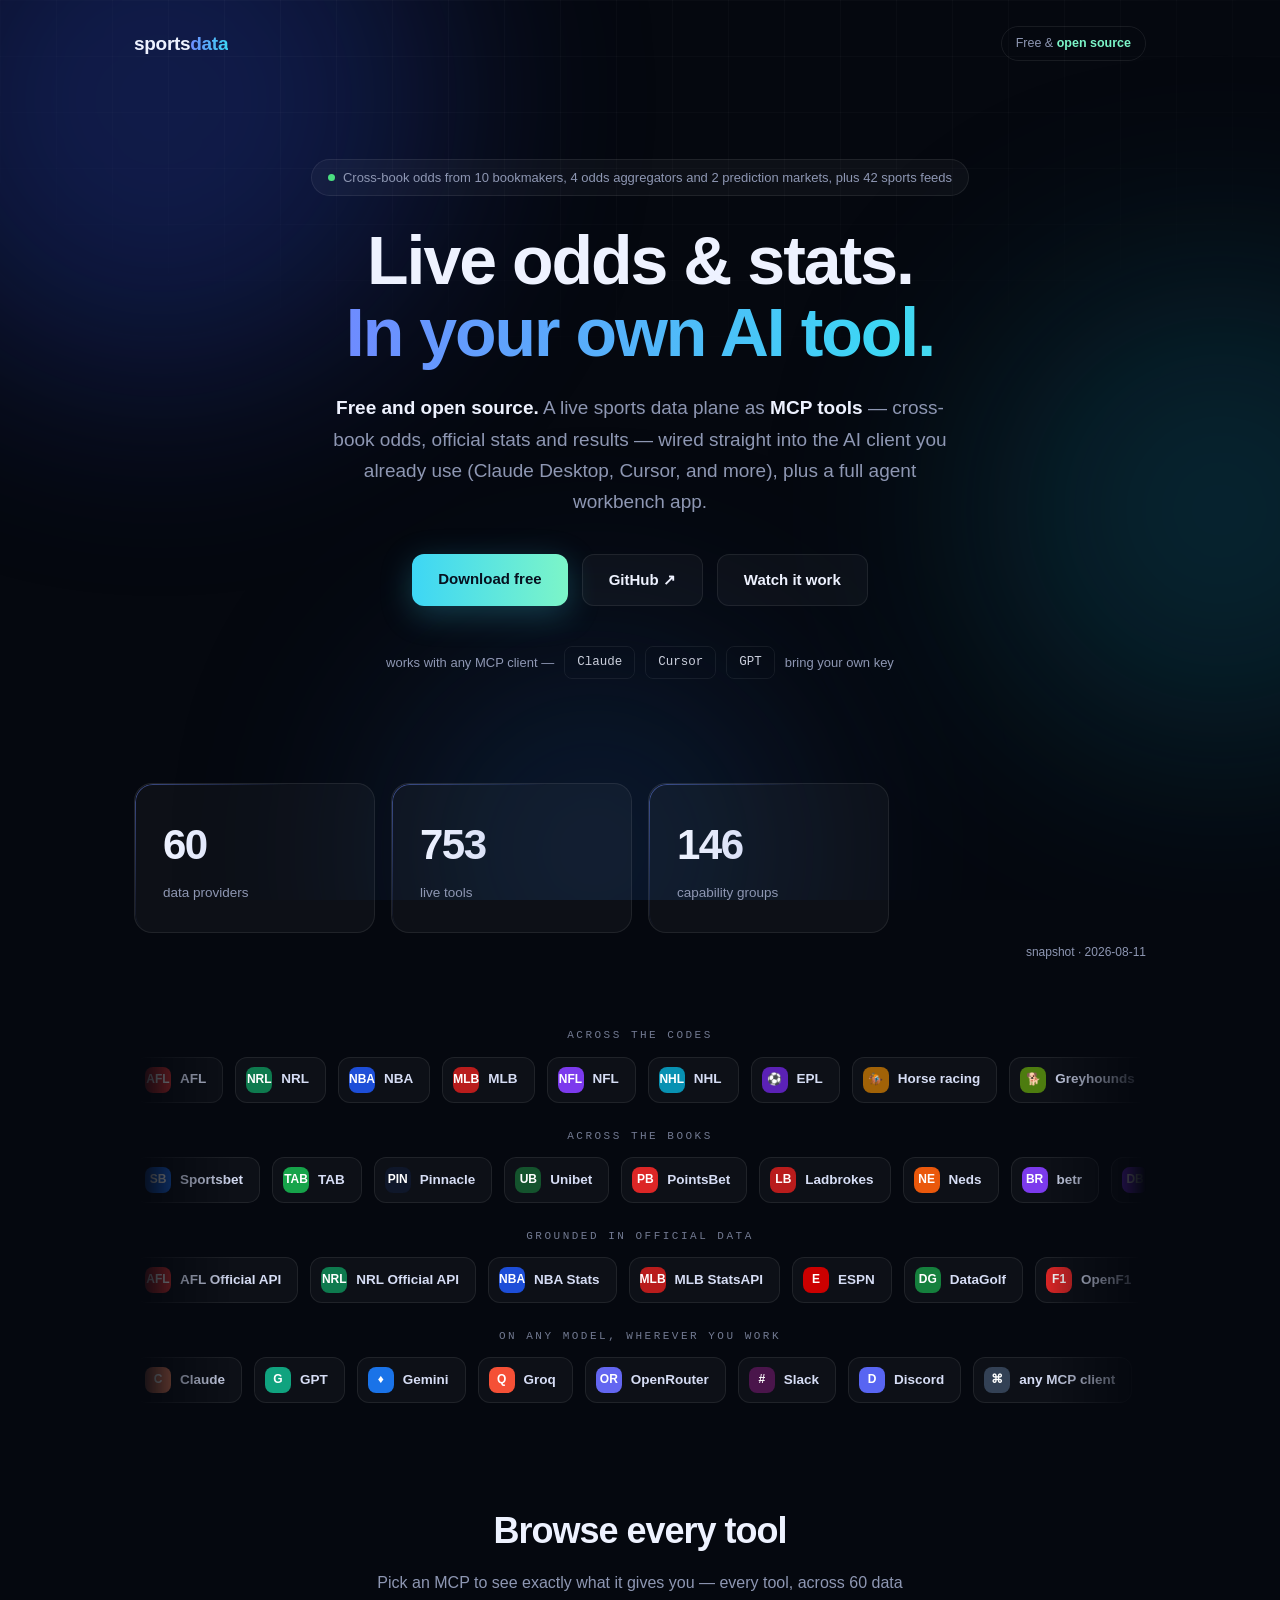
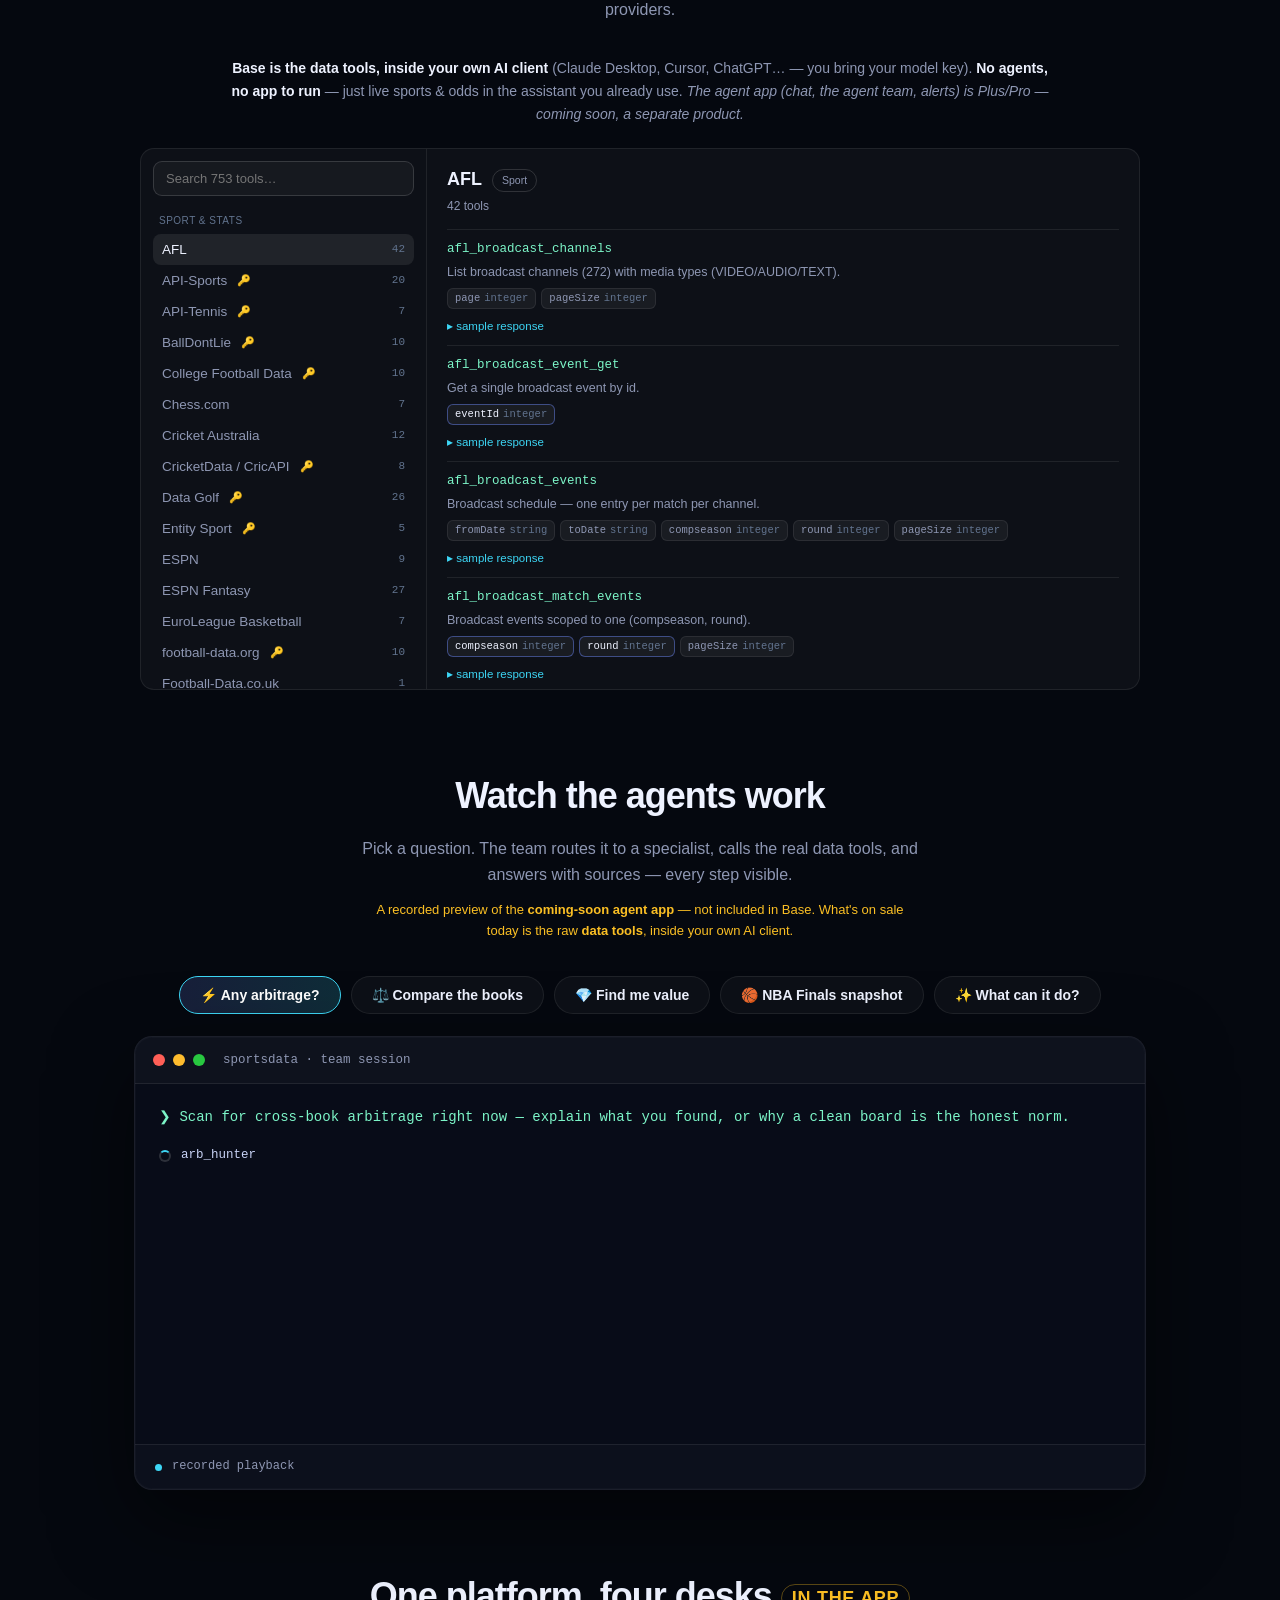
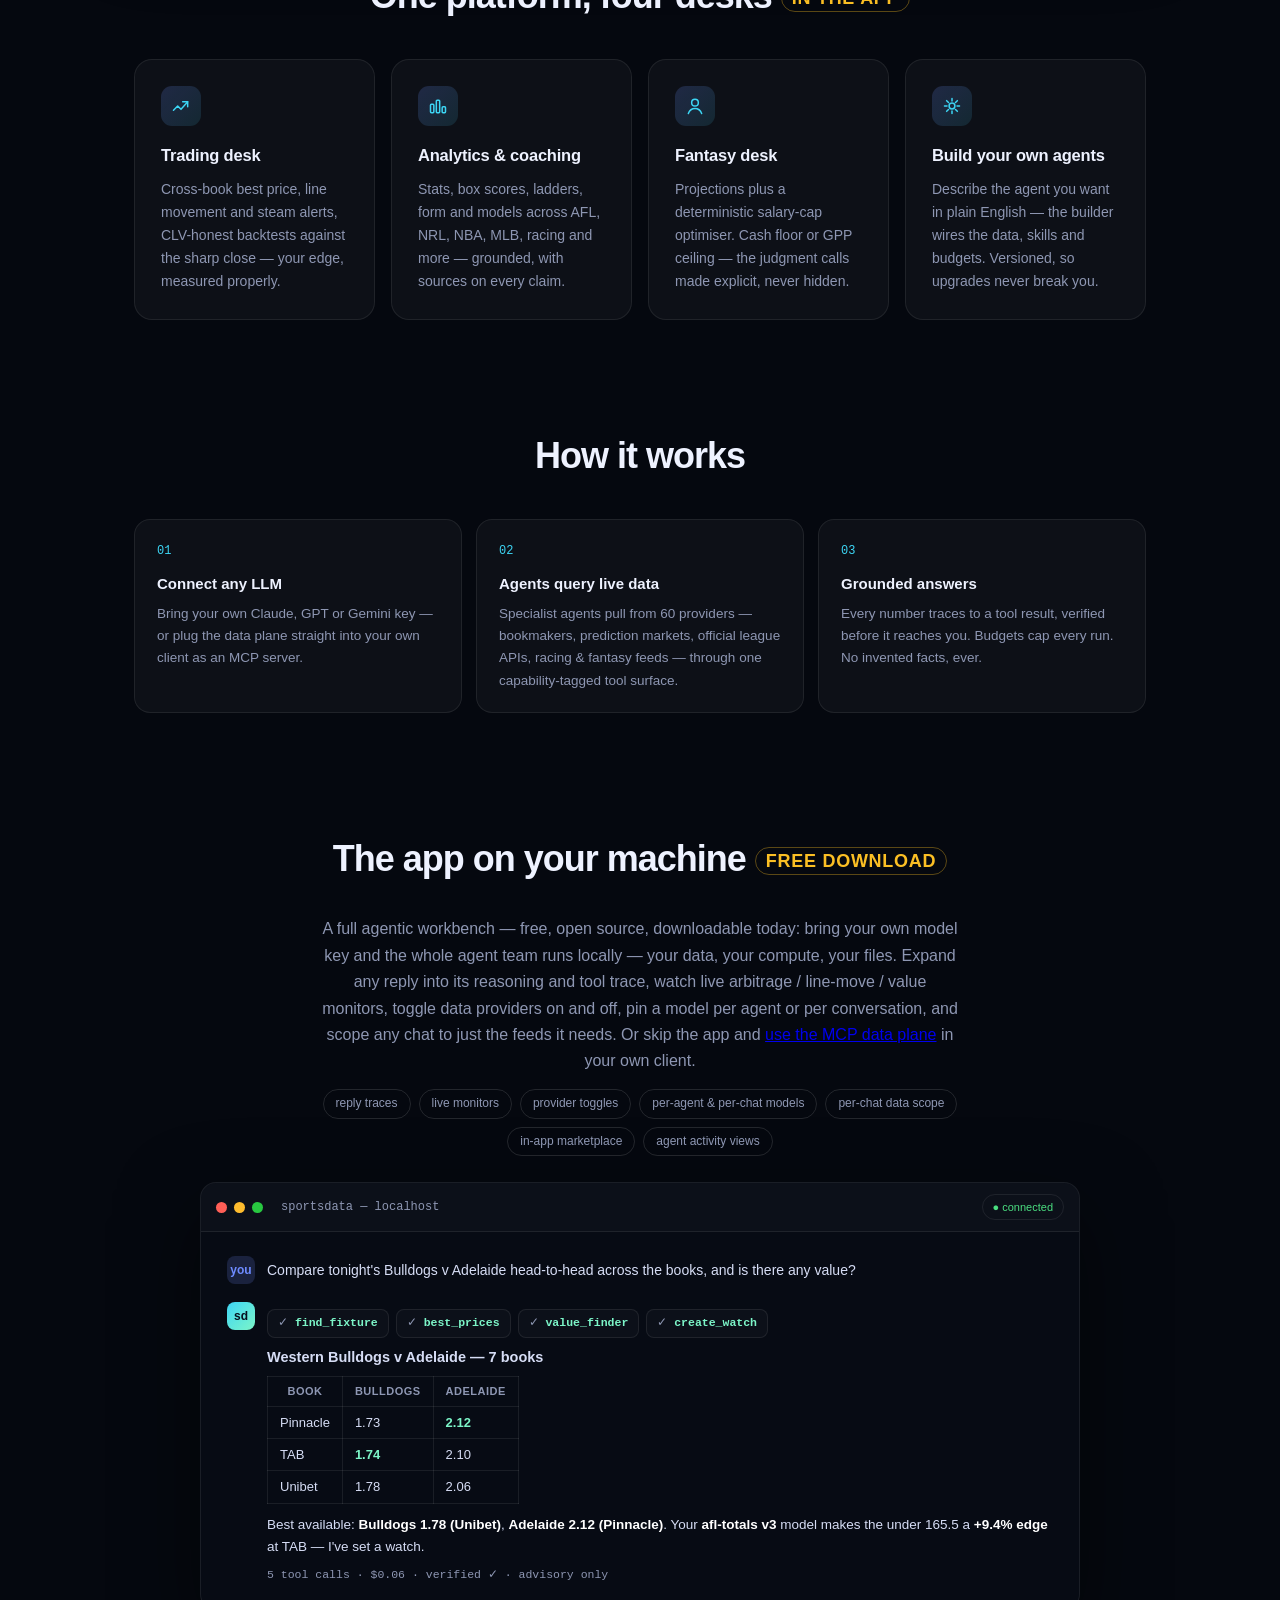
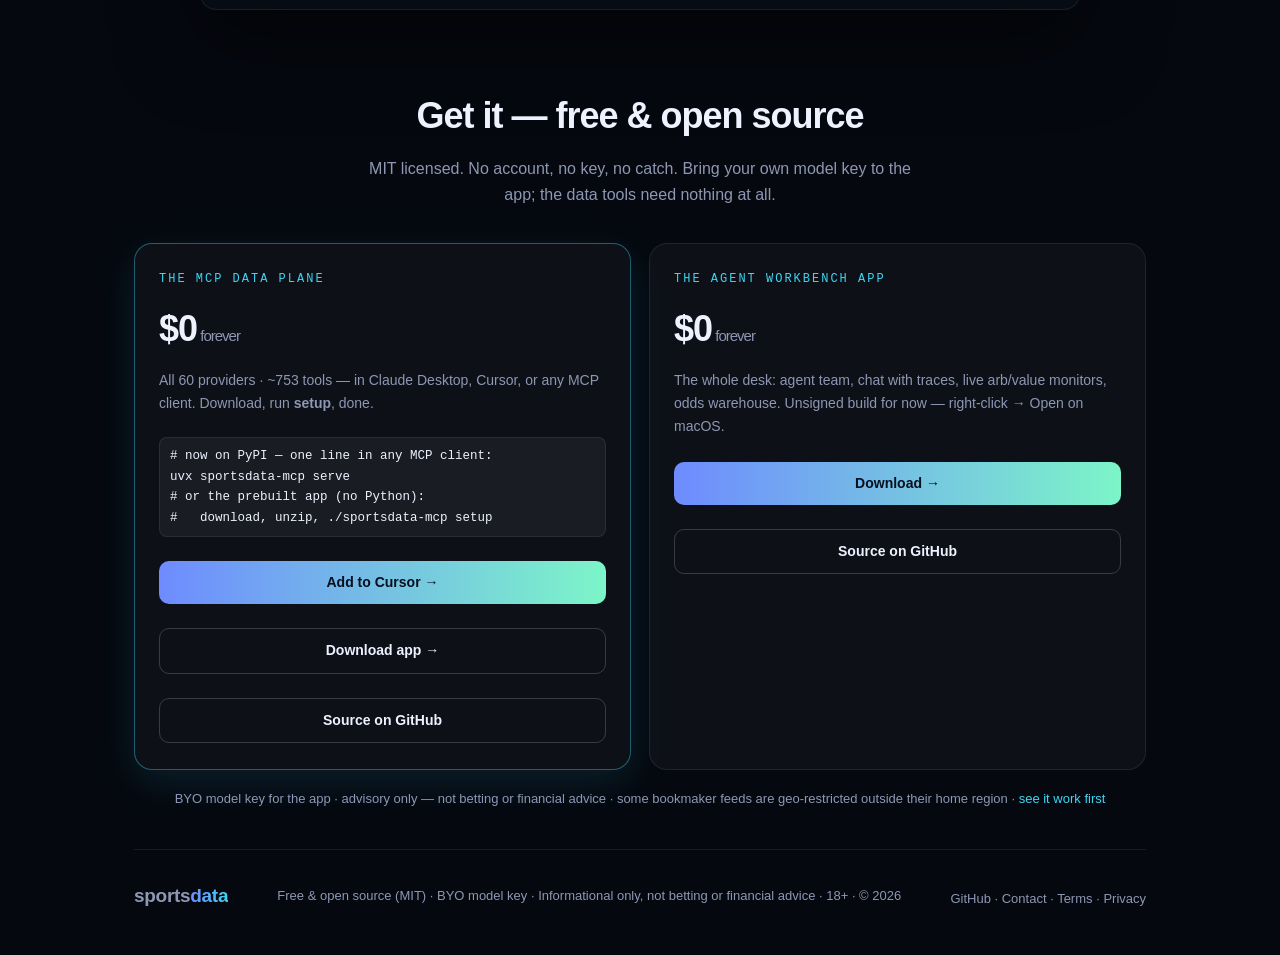
==== index.html @ bae21084 "publish site update" ====
<!doctype html>
<html lang="en">
<head>
<meta charset="utf-8">
<meta name="viewport" content="width=device-width, initial-scale=1">
<meta name="description" content="Live sports data and cross-book odds as MCP tools — wired straight into your own AI client. Stats, results, odds; bring your own model key.">
<title>sportsdata — sports data MCPs for your own AI tool</title>
<link rel="icon" href="data:image/svg+xml,%3Csvg xmlns='http://www.w3.org/2000/svg' viewBox='0 0 32 32'%3E%3Cdefs%3E%3ClinearGradient id='g' x1='0' y1='0' x2='1' y2='1'%3E%3Cstop offset='0' stop-color='%236e8bff'/%3E%3Cstop offset='1' stop-color='%237cf5c8'/%3E%3C/linearGradient%3E%3C/defs%3E%3Crect width='32' height='32' rx='8' fill='%2305080f'/%3E%3Cpath d='M7 21l6-6 4 4 8-9' stroke='url(%23g)' stroke-width='3' fill='none' stroke-linecap='round' stroke-linejoin='round'/%3E%3C/svg%3E">
<style>
  :root {
    --bg: #05080f;
    --card: rgba(255,255,255,.035);
    --card-border: rgba(255,255,255,.08);
    --ink: #eef2ff;
    --dim: #8e97b3;
    --acc1: #6e8bff;
    --acc2: #3dd6f5;
    --acc3: #7cf5c8;
    --ok: #4ade80;
    --mono: ui-monospace, "SF Mono", Menlo, Consolas, monospace;
    --ease: cubic-bezier(.22,1,.36,1);
  }
  * { box-sizing: border-box; margin: 0; padding: 0; }
  html { scroll-behavior: smooth; }
  body {
    background: var(--bg); color: var(--ink);
    font: 16px/1.65 -apple-system, BlinkMacSystemFont, "Segoe UI", Inter, Roboto, sans-serif;
    -webkit-font-smoothing: antialiased; overflow-x: hidden;
  }

  /* ── ambient background ── */
  .orbs { position: fixed; inset: 0; z-index: -2; overflow: hidden; }
  .orb { position: absolute; border-radius: 50%; filter: blur(110px); opacity: .35; }
  .orb.a { width: 560px; height: 560px; background: #2741b8; top: -180px; left: -120px;
           animation: drift 26s var(--ease) infinite alternate; }
  .orb.b { width: 480px; height: 480px; background: #0c5a6e; top: 30%; right: -180px;
           animation: drift 32s var(--ease) infinite alternate-reverse; }
  .orb.c { width: 420px; height: 420px; background: #173a6b; bottom: -160px; left: 30%;
           animation: drift 38s var(--ease) infinite alternate; }
  @keyframes drift { to { transform: translate(60px, 40px) scale(1.08); } }
  .grid-bg {
    position: fixed; inset: 0; z-index: -1; pointer-events: none;
    background-image:
      linear-gradient(rgba(255,255,255,.025) 1px, transparent 1px),
      linear-gradient(90deg, rgba(255,255,255,.025) 1px, transparent 1px);
    background-size: 56px 56px;
    mask-image: radial-gradient(ellipse 90% 60% at 50% 0%, black 35%, transparent 75%);
    -webkit-mask-image: radial-gradient(ellipse 90% 60% at 50% 0%, black 35%, transparent 75%);
  }

  main { max-width: 1060px; margin: 0 auto; padding: 0 24px; }

  /* ── nav ── */
  nav { display: flex; align-items: center; justify-content: space-between; padding: 26px 0; }
  .wordmark { font-weight: 800; font-size: 19px; letter-spacing: -.3px; }
  .wordmark span { background: linear-gradient(90deg, var(--acc1), var(--acc2));
                   -webkit-background-clip: text; background-clip: text; color: transparent; }
  .chip { font-size: 12.5px; color: var(--dim); border: 1px solid var(--card-border);
          border-radius: 999px; padding: 6px 14px; }
  .chip b { color: var(--acc3); font-weight: 600; }

  /* ── hero ── */
  .hero { padding: 72px 0 40px; text-align: center; }
  .hero .eyebrow { display: inline-flex; align-items: center; gap: 8px; font-size: 13px;
    color: var(--dim); border: 1px solid var(--card-border); background: var(--card);
    border-radius: 999px; padding: 7px 16px; margin-bottom: 28px; }
  .hero .eyebrow .dot { width: 7px; height: 7px; border-radius: 50%; background: var(--ok);
    animation: pulse 2.2s ease infinite; }
  @keyframes pulse { 50% { opacity: .35; transform: scale(.85); } }
  h1 { font-size: clamp(40px, 6.4vw, 68px); line-height: 1.06; letter-spacing: -2px;
       font-weight: 800; max-width: 820px; margin: 0 auto; }
  h1 .grad {
    background: linear-gradient(90deg, var(--acc1) 0%, var(--acc2) 45%, var(--acc3) 90%);
    background-size: 200% auto;
    -webkit-background-clip: text; background-clip: text; color: transparent;
    animation: sheen 6s linear infinite;
  }
  @keyframes sheen { to { background-position: 200% center; } }
  .hero p.sub { color: var(--dim); font-size: clamp(16px, 2vw, 19px); max-width: 640px;
                margin: 24px auto 0; }
  .hero p.sub b { color: var(--ink); }
  .ctas { display: flex; gap: 14px; justify-content: center; margin-top: 36px; flex-wrap: wrap; }
  .btn { border-radius: 12px; padding: 13px 26px; font-weight: 650; font-size: 15px;
         cursor: pointer; text-decoration: none; transition: transform .25s var(--ease), box-shadow .25s; }
  .btn.primary { color: #06101f; background: linear-gradient(90deg, var(--acc2), var(--acc3));
                 box-shadow: 0 8px 32px rgba(61,214,245,.25); border: 0; }
  .btn.primary:hover { transform: translateY(-2px); box-shadow: 0 14px 44px rgba(61,214,245,.35); }
  .btn.ghost { color: var(--ink); border: 1px solid var(--card-border); background: var(--card); }
  .btn.ghost:hover { border-color: rgba(255,255,255,.22); transform: translateY(-2px); }
  .llms { margin-top: 40px; color: var(--dim); font-size: 13px; display: flex; gap: 10px;
          justify-content: center; align-items: center; flex-wrap: wrap; }
  .llms .l { border: 1px solid var(--card-border); border-radius: 8px; padding: 5px 12px;
             font-family: var(--mono); font-size: 12.5px; color: var(--ink); opacity: .85; }

  /* ── counters ── */
  .counters { display: grid; grid-template-columns: repeat(auto-fit, minmax(200px, 1fr));
              gap: 16px; margin: 64px 0; }
  .counter { position: relative; background: var(--card); border: 1px solid var(--card-border);
             border-radius: 18px; padding: 26px 28px; overflow: hidden;
             transition: transform .3s var(--ease); }
  .counter:hover { transform: translateY(-3px); }
  .counter::before { content: ""; position: absolute; inset: 0; border-radius: 18px; padding: 1px;
    background: linear-gradient(135deg, rgba(110,139,255,.5), transparent 40%);
    -webkit-mask: linear-gradient(#fff 0 0) content-box, linear-gradient(#fff 0 0);
    -webkit-mask-composite: xor; mask-composite: exclude; pointer-events: none; }
  .counter b { display: block; font-size: 42px; font-weight: 800; letter-spacing: -1.5px;
    background: linear-gradient(90deg, var(--ink), #b9c4ea);
    -webkit-background-clip: text; background-clip: text; color: transparent; }
  .counter span { color: var(--dim); font-size: 13.5px; }
  .asof { grid-column: 1 / -1; text-align: right; color: var(--dim); font-size: 12px; margin-top: -6px; }

  /* ── logo marquees ── */
  .band { margin: 10px 0 30px; }
  .band .rowlab { font-family: var(--mono); font-size: 11px; letter-spacing: 2.5px;
    color: var(--dim); text-transform: uppercase; margin: 22px 0 10px; text-align: center;
    opacity: .8; }
  .marquee { overflow: hidden; -webkit-mask-image: linear-gradient(90deg, transparent, #000 10%, #000 90%, transparent);
    mask-image: linear-gradient(90deg, transparent, #000 10%, #000 90%, transparent); }
  .track { display: flex; gap: 12px; width: max-content; padding: 2px 0;
    animation: slide 36s linear infinite; }
  .track.rev { animation-direction: reverse; animation-duration: 42s; }
  .track.slow { animation-duration: 48s; }
  .marquee:hover .track { animation-play-state: paused; }
  @keyframes slide { to { transform: translateX(-50%); } }
  .badge { display: inline-flex; align-items: center; gap: 9px; white-space: nowrap;
    background: var(--card); border: 1px solid var(--card-border); border-radius: 12px;
    padding: 9px 16px 9px 10px; font-size: 13.5px; font-weight: 600; color: #d6ddf5;
    transition: border-color .25s, transform .25s var(--ease); }
  .badge:hover { border-color: rgba(110,139,255,.45); transform: translateY(-1px); }
  .badge .bx { width: 26px; height: 26px; border-radius: 8px; display: grid;
    place-items: center; font-size: 12px; font-weight: 800; color: #fff; flex: none; }

  /* ── section headers ── */
  section { padding: 30px 0 10px; }
  .sec-head { text-align: center; margin: 36px 0 34px; opacity: 0; transform: translateY(16px);
    transition: opacity .7s var(--ease), transform .7s var(--ease); }
  .sec-head.in { opacity: 1; transform: none; }
  .band { opacity: 0; transition: opacity .9s var(--ease); }
  .band.in { opacity: 1; }
  .sec-head h2 { font-size: clamp(26px, 3.6vw, 36px); letter-spacing: -1px; font-weight: 750; }
  .sec-head p { color: var(--dim); margin-top: 10px; max-width: 560px; margin-inline: auto; }

  /* ── demo console ── */
  .prompts { display: flex; gap: 10px; flex-wrap: wrap; justify-content: center; margin-bottom: 22px; }
  .prompts button { background: var(--card); color: var(--ink); border: 1px solid var(--card-border);
    border-radius: 999px; padding: 10px 20px; cursor: pointer; font-size: 14px; font-weight: 550;
    transition: all .25s var(--ease); }
  .prompts button:hover { border-color: var(--acc2); color: var(--acc2); transform: translateY(-1px); }
  .prompts button.active { background: linear-gradient(90deg, rgba(110,139,255,.18), rgba(61,214,245,.18));
    border-color: var(--acc2); color: #fff; }

  .console { background: rgba(10,14,26,.85); border: 1px solid var(--card-border); border-radius: 18px;
    overflow: hidden; box-shadow: 0 30px 80px rgba(0,0,0,.5), 0 0 0 1px rgba(255,255,255,.02) inset;
    backdrop-filter: blur(14px); -webkit-backdrop-filter: blur(14px); }
  .console .bar { display: flex; align-items: center; gap: 8px; padding: 13px 18px;
    border-bottom: 1px solid var(--card-border); background: rgba(255,255,255,.025); }
  .dotw { width: 12px; height: 12px; border-radius: 50%; }
  .dotw.r { background: #ff5f57; } .dotw.y { background: #febc2e; } .dotw.g { background: #28c840; }
  .console .title { margin-left: 10px; font-family: var(--mono); font-size: 12.5px; color: var(--dim); }
  .console .body { padding: 22px 24px 18px; min-height: 360px; font-size: 14.5px; }
  .promptline { font-family: var(--mono); font-size: 14px; color: var(--acc3); margin-bottom: 16px;
    white-space: pre-wrap; min-height: 22px; }
  .promptline .caret { display: inline-block; width: 8px; height: 16px; background: var(--acc3);
    vertical-align: -2px; animation: blink 1s steps(1) infinite; }
  @keyframes blink { 50% { opacity: 0; } }
  .tools { display: flex; flex-direction: column; gap: 7px; margin-bottom: 6px; }
  .tool { display: flex; align-items: center; gap: 10px; font-family: var(--mono); font-size: 12.5px;
    color: var(--dim); opacity: 0; transform: translateX(-8px);
    animation: toolin .4s var(--ease) forwards; }
  @keyframes toolin { to { opacity: 1; transform: none; } }
  .tool .spin { width: 12px; height: 12px; border: 2px solid rgba(255,255,255,.15);
    border-top-color: var(--acc2); border-radius: 50%; animation: rot .7s linear infinite; flex: none; }
  @keyframes rot { to { transform: rotate(360deg); } }
  .tool .check { color: var(--ok); font-weight: 700; flex: none; width: 12px; text-align: center; }
  .tool .name { color: #c7d2f5; }
  .tool .lat { margin-left: auto; font-size: 11px; color: var(--dim); }
  .thinking { font-size: 13px; margin: 10px 0;
    background: linear-gradient(90deg, var(--dim) 30%, #fff 50%, var(--dim) 70%);
    background-size: 200% auto; -webkit-background-clip: text; background-clip: text;
    color: transparent; animation: sheen 1.6s linear infinite; }
  .answer { border-top: 1px solid var(--card-border); margin-top: 14px; padding-top: 16px;
    line-height: 1.7; }
  .answer:empty { border: 0; padding: 0; margin: 0; }
  .answer table { border-collapse: collapse; margin: 12px 0; font-size: 13.5px; width: 100%;
    max-width: 480px; }
  .answer th, .answer td { text-align: left; padding: 8px 14px;
    border-bottom: 1px solid var(--card-border); }
  .answer th { color: var(--dim); font-weight: 600; font-size: 12px; text-transform: uppercase;
    letter-spacing: .4px; }
  .answer td:not(:first-child) { font-family: var(--mono); font-size: 13px; }
  .answer .best { color: var(--acc3); font-weight: 700; }
  .answer h4 { margin: 14px 0 6px; font-size: 15px; }
  .answer ul { margin: 8px 0 8px 20px; }
  .answer .src { color: var(--dim); font-size: 12.5px; margin-top: 12px; }
  .console .foot { display: flex; align-items: center; gap: 10px; padding: 12px 20px;
    border-top: 1px solid var(--card-border); font-size: 12px; color: var(--dim);
    font-family: var(--mono); background: rgba(255,255,255,.015); }
  .console .foot .live { width: 7px; height: 7px; border-radius: 50%; background: var(--acc2);
    animation: pulse 2s ease infinite; flex: none; }
  .replay { margin-left: auto; background: none; color: var(--dim); border: 1px solid var(--card-border);
    border-radius: 8px; padding: 4px 12px; font: inherit; cursor: pointer; }
  .replay:hover { color: var(--ink); border-color: rgba(255,255,255,.25); }

  /* ── feature cards ── */
  .grid { display: grid; grid-template-columns: repeat(auto-fit, minmax(240px, 1fr)); gap: 16px;
    margin: 16px 0 30px; }
  .card { background: var(--card); border: 1px solid var(--card-border); border-radius: 18px;
    padding: 26px; opacity: 0; transform: translateY(18px);
    transition: opacity .6s var(--ease), transform .6s var(--ease),
                border-color .3s, box-shadow .3s; }
  .card.in { opacity: 1; transform: none; }
  .card:hover { border-color: rgba(110,139,255,.4); box-shadow: 0 12px 40px rgba(20,30,80,.35); }
  .card .ico { width: 40px; height: 40px; border-radius: 11px; display: grid; place-items: center;
    background: linear-gradient(135deg, rgba(110,139,255,.2), rgba(61,214,245,.12));
    margin-bottom: 16px; }
  .card .ico svg { width: 20px; height: 20px; stroke: var(--acc2); fill: none;
    stroke-width: 1.8; stroke-linecap: round; stroke-linejoin: round; }
  .card h3 { font-size: 16.5px; margin-bottom: 8px; letter-spacing: -.2px; }
  .card p { color: var(--dim); font-size: 14px; }

  /* ── pipeline ── */
  .pipeline { display: grid; grid-template-columns: repeat(auto-fit, minmax(220px, 1fr)); gap: 14px;
    margin: 10px 0 40px; counter-reset: step; }
  .step { background: var(--card); border: 1px solid var(--card-border);
    border-radius: 16px; padding: 22px 22px 20px; counter-increment: step;
    opacity: 0; transform: translateY(18px);
    transition: opacity .6s var(--ease), transform .6s var(--ease); }
  .step.in { opacity: 1; transform: none; }
  .step::before { content: "0" counter(step); font-family: var(--mono); font-size: 12px;
    color: var(--acc2); display: block; margin-bottom: 10px; }
  .step h4 { font-size: 15px; margin-bottom: 6px; }
  .step p { color: var(--dim); font-size: 13.5px; }

  footer { color: var(--dim); font-size: 13px; margin-top: 30px; padding: 30px 0 44px;
    border-top: 1px solid var(--card-border); display: flex; gap: 16px; flex-wrap: wrap;
    justify-content: space-between; align-items: center; }

  @media (prefers-reduced-motion: reduce) {
    *, *::before, *::after { animation: none !important; transition: none !important; }
    .card, .step { opacity: 1; transform: none; }
  }
  @media (max-width: 640px) {
    .console .body { padding: 16px; min-height: 300px; }
    .hero { padding-top: 44px; }
    .answer { overflow-x: auto; }
  }
  /* ── pricing tiers ── */
  .tiers { display: grid; grid-template-columns: repeat(auto-fit, minmax(240px, 1fr));
    gap: 18px; margin-top: 8px; }
  .tier { position: relative; background: var(--card); border: 1px solid var(--card-border);
    border-radius: 18px; padding: 26px 24px; display: flex; flex-direction: column; gap: 10px;
    transition: transform .3s var(--ease), border-color .3s; }
  .tier:hover { transform: translateY(-4px); border-color: rgba(255,255,255,.2); }
  .tier.feat { border-color: rgba(61,214,245,.4); box-shadow: 0 12px 40px rgba(61,214,245,.12); }
  .tier .tname { font-family: var(--mono); font-size: 12px; letter-spacing: 2px;
    text-transform: uppercase; color: var(--acc2); }
  .tier .tprice { font-size: 36px; font-weight: 800; letter-spacing: -1px; }
  .tier .tprice span { font-size: 15px; font-weight: 500; color: var(--dim); }
  .tier .tdesc { color: var(--dim); font-size: 14px; }
  .tier ul { list-style: none; margin-top: 4px; display: flex; flex-direction: column; gap: 7px; }
  .tier li { font-size: 13.5px; padding-left: 20px; position: relative; }
  .tier li::before { content: "✓"; position: absolute; left: 0; color: var(--acc3); font-weight: 700; }
  .tnote { text-align: center; color: var(--dim); font-size: 13px; margin-top: 18px; }
  .tnote a { color: var(--acc2); text-decoration: none; }
  /* ── app preview (the real chat UI in a window frame) ── */
  .appwrap { margin: 8px auto 0; max-width: 880px; }
  .window { border: 1px solid var(--card-border); border-radius: 16px; overflow: hidden;
    background: #070b14; box-shadow: 0 30px 80px rgba(0,0,0,.5); }
  .winbar { display: flex; align-items: center; gap: 8px; padding: 11px 15px;
    border-bottom: 1px solid var(--card-border); background: rgba(255,255,255,.02); }
  .winbar .dotrow { display: flex; gap: 7px; }
  .winbar .wd { width: 11px; height: 11px; border-radius: 50%; }
  .winbar .wd.r { background: #ff5f57; } .winbar .wd.y { background: #febc2e; } .winbar .wd.g { background: #28c840; }
  .winbar .addr { margin-left: 10px; font-family: var(--mono); font-size: 12px; color: var(--dim); }
  .winbar .pill { margin-left: auto; font-size: 11px; color: var(--ok); border: 1px solid var(--card-border);
    border-radius: 999px; padding: 3px 10px; }
  .appbody { padding: 24px 26px; display: flex; flex-direction: column; gap: 18px; }
  .am { display: flex; gap: 12px; }
  .am .av { width: 28px; height: 28px; border-radius: 8px; flex: 0 0 auto; display: grid; place-items: center;
    font-size: 12px; font-weight: 700; }
  .am.u .av { background: rgba(110,139,255,.18); color: var(--acc1); }
  .am.b .av { background: linear-gradient(135deg, var(--acc2), var(--acc3)); color: #06101f; }
  .am .bd { font-size: 14px; color: #d6ddf5; padding-top: 3px; }
  .am .bd h4 { font-size: 14.5px; margin-bottom: 6px; }
  .toolrow { display: flex; gap: 7px; flex-wrap: wrap; margin: 4px 0 8px; }
  .tk { font-family: var(--mono); font-size: 11.5px; color: var(--dim); background: rgba(255,255,255,.025);
    border: 1px solid var(--card-border); border-radius: 8px; padding: 4px 10px; }
  .tk b { color: var(--acc3); font-weight: 700; }
  .miniboard { border-collapse: collapse; font-size: 13px; margin-top: 4px; }
  .miniboard td, .miniboard th { border: 1px solid var(--card-border); padding: 5px 12px; }
  .miniboard th { color: var(--dim); font-size: 11px; text-transform: uppercase; letter-spacing: .5px; }
  .miniboard td.bp { color: var(--acc3); font-weight: 700; }
  .am .meta { font-size: 11.5px; color: var(--dim); font-family: var(--mono); margin-top: 8px; }
</style>
</head>
<body>
<div class="orbs"><div class="orb a"></div><div class="orb b"></div><div class="orb c"></div></div>
<div class="grid-bg"></div>
<main>
  <nav>
    <div class="wordmark">sports<span>data</span></div>
    <div class="chip">Free &amp; <b>open source</b></div>
  </nav>

  <div class="hero">
    <div class="eyebrow"><span class="dot"></span><span data-cat="headline">Cross-book odds from 10 bookmakers, 4 odds aggregators and 2 prediction markets, plus 42 sports feeds</span></div>
    <h1>Live odds &amp; stats.<br><span class="grad">In your own AI tool.</span></h1>
    <p class="sub"><b>Free and open source.</b> A live sports data plane as <b>MCP tools</b> —
    cross-book odds, official stats and results — wired straight into the AI client you
    already use (Claude Desktop, Cursor, and more), plus a full agent workbench app.</p>
    <div class="ctas">
      <a class="btn primary" href="#get">Download free</a>
      <a class="btn ghost" href="https://github.com/DanielTomaro13/sportsdata-mcp">GitHub ↗</a>
      <a class="btn ghost" href="#demo">Watch it work</a>
    </div>
    <div class="llms">works with any MCP client —
      <span class="l">Claude</span><span class="l">Cursor</span><span class="l">GPT</span>
      bring your own key
    </div>
  </div>

  <div class="counters" id="counters">
    <div class="counter"><b data-count="providers">0</b><span>data providers</span></div>
    <div class="counter"><b data-count="tools">0</b><span>live tools</span></div>
    <div class="counter"><b data-count="groups">0</b><span>capability groups</span></div>
    <div class="asof" id="asof"></div>
  </div>

  <div class="band" id="band">
    <div class="rowlab">across the codes</div>
    <div class="marquee"><div class="track" id="row-sports"></div></div>
    <div class="rowlab">across the books</div>
    <div class="marquee"><div class="track rev" id="row-books"></div></div>
    <div class="rowlab">grounded in official data</div>
    <div class="marquee"><div class="track" id="row-data"></div></div>
    <div class="rowlab">on any model, wherever you work</div>
    <div class="marquee"><div class="track slow" id="row-llms"></div></div>
  </div>

  <section id="feeds">
    <style>
      .boundary{max-width:820px;margin:0 auto 22px;text-align:center;font-size:14px;color:var(--dim,#8e97b3);line-height:1.65}
      .boundary b{color:var(--ink,#eef2ff)}
      .tb{display:grid;grid-template-columns:286px 1fr;max-width:1000px;margin:0 auto;border:1px solid var(--border,rgba(255,255,255,.08));border-radius:14px;overflow:hidden;background:var(--panel,rgba(255,255,255,.035))}
      @media(max-width:760px){.tb{grid-template-columns:1fr}}
      .tb-left{border-right:1px solid var(--border,rgba(255,255,255,.08));max-height:540px;overflow-y:auto;padding:12px}
      @media(max-width:760px){.tb-left{border-right:0;border-bottom:1px solid var(--border,rgba(255,255,255,.08));max-height:230px}}
      .tb-search{width:100%;box-sizing:border-box;padding:9px 12px;border-radius:9px;border:1px solid var(--border2,rgba(255,255,255,.14));background:rgba(255,255,255,.04);color:var(--ink,#eef2ff);font-size:13px;margin-bottom:8px;outline:none}
      .tb-glabel{font-size:10px;letter-spacing:.5px;color:var(--faint,#62748f);text-transform:uppercase;padding:9px 6px 4px}
      .tb-prov{display:flex;align-items:center;gap:8px;width:100%;text-align:left;border:0;background:none;cursor:pointer;color:var(--dim,#8e97b3);font-size:13.5px;padding:8px 9px;border-radius:8px}
      .tb-prov:hover{background:rgba(255,255,255,.05);color:var(--ink,#eef2ff)}
      .tb-prov.active{background:rgba(255,255,255,.08);color:var(--ink,#eef2ff)}
      .tb-prov .pc{margin-left:auto;font-size:11px;color:var(--faint,#62748f);font-family:var(--mono,monospace)}
      .tb-prov .geo{color:var(--warn,#fbbf24);font-size:11px}
      .tb-prov .byo{font-size:11px;margin-left:2px}
      .tb-right{max-height:540px;overflow-y:auto;padding:16px 20px}
      @media(max-width:760px){.tb-right{max-height:400px}}
      .tb-rhead{display:flex;align-items:center;gap:10px;margin-bottom:2px}
      .tb-rhead h3{font-size:18px;margin:0}
      .tb-rhead .k{font-size:10.5px;border-radius:999px;padding:2px 9px;border:1px solid var(--border2,rgba(255,255,255,.14));color:var(--dim,#8e97b3);text-transform:capitalize}
      .tb-rhead .k.gambling{color:var(--warn,#fbbf24);border-color:rgba(251,191,36,.35)}
      .tb-rsub{font-size:12px;color:var(--dim,#8e97b3);margin-bottom:12px}
      .tb-tool{padding:9px 0;border-top:1px solid var(--border,rgba(255,255,255,.08))}
      .tb-tool .tn{font-family:var(--mono,monospace);font-size:12.5px;color:var(--acc3,#7cf5c8);word-break:break-all}
      .tb-tool .td{font-size:12.5px;color:var(--dim,#8e97b3);margin-top:3px;line-height:1.45}
      .tb-args{display:flex;flex-wrap:wrap;gap:5px;margin-top:7px}
      .tb-args .arg{font-family:var(--mono,monospace);font-size:10.5px;background:rgba(255,255,255,.05);border:1px solid var(--border,rgba(255,255,255,.08));border-radius:6px;padding:1px 7px;color:var(--dim,#8e97b3)}
      .tb-args .arg i{color:var(--faint,#62748f);font-style:normal;margin-left:4px}
      .tb-args .arg.req{border-color:rgba(110,139,255,.45);color:var(--ink,#eef2ff)}
      .tb-args .arg.none{border:0;background:none;color:var(--faint,#62748f);padding:0;font-style:italic}
      .tb-ex{margin-top:8px}
      .tb-ex summary{cursor:pointer;font-size:11.5px;color:var(--acc2,#3dd6f5);list-style:none;user-select:none}
      .tb-ex summary::-webkit-details-marker{display:none}
      .tb-ex summary::before{content:"▸ "}
      .tb-ex[open] summary::before{content:"▾ "}
      .tb-ex pre{margin:7px 0 0;background:rgba(0,0,0,.32);border:1px solid var(--border,rgba(255,255,255,.08));border-radius:8px;padding:10px 12px;font-family:var(--mono,monospace);font-size:11px;color:var(--dim,#8e97b3);overflow:auto;max-height:240px;line-height:1.45;white-space:pre}
      .tb-empty{color:var(--faint,#62748f);font-size:13px;padding:24px;text-align:center}
    </style>
    <div class="sec-head"><h2>Browse every tool</h2><p>Pick an MCP to see exactly what it gives you — every tool, across <span data-cat="providers">60</span> data providers.</p></div>
    <p class="boundary"><b>Base is the data tools, inside your own AI client</b> (Claude Desktop, Cursor, ChatGPT… — you bring your model key). <b>No agents, no app to run</b> — just live sports &amp; odds in the assistant you already use. <em>The agent app (chat, the agent team, alerts) is Plus/Pro — coming soon, a separate product.</em></p>
    <div class="tb">
      <div class="tb-left">
        <input class="tb-search" id="tb-search" placeholder="Search tools…" />
        <div id="tb-provs"><div class="tb-empty">loading…</div></div>
      </div>
      <div class="tb-right" id="tb-right"></div>
    </div>
  </section>
  <script>
  (async () => {
    const provsEl = document.getElementById("tb-provs"), rightEl = document.getElementById("tb-right"), searchEl = document.getElementById("tb-search");
    if (!provsEl) return;
    const esc = s => String(s).replace(/[&<>"]/g, c => ({ "&": "&amp;", "<": "&lt;", ">": "&gt;", '"': "&quot;" }[c]));
    let cat;
    try { cat = await (await fetch("catalogue.json", { cache: "no-store" })).json(); }
    catch { provsEl.innerHTML = '<div class="tb-empty">catalogue unavailable</div>'; return; }
    const provs = cat.providers, total = provs.reduce((n, p) => n + p.count, 0);
    // BYO comes from the catalogue's own `byo` flag, which is generated from the specs'
    // `requires_user_key`. It used to be a hardcoded Set(["twitter"]) here, which was
    // right for exactly as long as there was one such provider — there are now 19.
    const isByo = p => !!p.byo;
    if (searchEl) searchEl.placeholder = `Search ${total} tools…`;
    // Keep the prose counts in step with the catalogue. These used to be hand-typed and
    // said "29 providers · ~522 tools" long after the real figures were 60 and 753 —
    // a page that undersells the product by 40% is worse than one that says nothing.
    const fill = (sel, n) => document.querySelectorAll(`[data-cat="${sel}"]`).forEach(el => el.textContent = n);
    fill("providers", provs.length);
    fill("tools", total);
    // The hero line is written as ONE span: `.eyebrow` is an inline-flex container, so
    // separate count spans became flex items and the sentence rendered as a broken row.
    const n = tag => provs.filter(p => p.tag === tag).length;
    fill("headline", `Cross-book odds from ${n("bookmaker")} bookmakers, ${n("aggregator")} odds `
      + `aggregators and ${n("prediction")} prediction markets, plus ${n("sport")} sports feeds`);
    const item = p => `<button class="tb-prov" data-id="${esc(p.id)}"><span>${esc(p.name)}</span>${p.kind === "gambling" ? '<span class="geo">⚠</span>' : ''}${isByo(p) ? '<span class="byo" title="needs your own provider key">🔑</span>' : ''}<span class="pc">${p.count}</span></button>`;
    const sport = provs.filter(p => p.kind === "sport"), gamb = provs.filter(p => p.kind === "gambling");
    // Anything that is neither still gets a home — `social` providers were previously
    // filtered into no list at all, so their tools were counted in the total and
    // rendered nowhere.
    const other = provs.filter(p => p.kind !== "sport" && p.kind !== "gambling");
    provsEl.innerHTML = `<div class="tb-glabel">Sport &amp; stats</div>${sport.map(item).join("")}`
      + `<div class="tb-glabel">Gambling &amp; odds</div>${gamb.map(item).join("")}`
      + (other.length ? `<div class="tb-glabel">Other</div>${other.map(item).join("")}` : "");
    let current = provs[0];
    const mark = () => provsEl.querySelectorAll(".tb-prov").forEach(b => b.classList.toggle("active", b.dataset.id === current.id));
    const renderTools = (p, q = "") => {
      const tt = q ? p.tools.filter(t => t.name.includes(q) || (t.desc || "").toLowerCase().includes(q)) : p.tools;
      rightEl.innerHTML = `<div class="tb-rhead"><h3>${esc(p.name)}</h3><span class="k ${esc(p.kind)}">${esc(p.kind)}</span></div>`
        + `<div class="tb-rsub">${p.count} tools${p.kind === "gambling" ? " · may be geo-restricted in your region" : ""}${isByo(p) ? " · 🔑 needs your own " + esc(p.name) + " key" : ""}${p.verified === false ? " · shapes documented from the vendor, not yet verified live" : ""}</div>`
        + (tt.length ? tt.map(t => {
            const args = (t.args && t.args.length)
              ? `<div class="tb-args">${t.args.map(a => `<span class="arg${a.r ? " req" : ""}">${esc(a.n)}<i>${esc(a.t)}</i></span>`).join("")}</div>`
              : `<div class="tb-args"><span class="arg none">no parameters</span></div>`;
            const ex = t.example ? `<details class="tb-ex"><summary>sample response</summary><pre>${esc(t.example)}</pre></details>` : "";
            return `<div class="tb-tool"><div class="tn">${esc(t.name)}</div><div class="td">${esc(t.desc || "")}</div>${args}${ex}</div>`;
          }).join("") : '<div class="tb-empty">no tools match</div>');
    };
    renderTools(current); mark();
    provsEl.addEventListener("click", e => { const b = e.target.closest(".tb-prov"); if (!b) return; current = provs.find(p => p.id === b.dataset.id); renderTools(current, (searchEl.value || "").trim().toLowerCase()); mark(); });
    if (searchEl) searchEl.addEventListener("input", () => {
      const q = searchEl.value.trim().toLowerCase();
      if (q) { const has = p => p.tools.some(t => t.name.includes(q) || (t.desc || "").toLowerCase().includes(q)); if (!has(current)) { const f = provs.find(has); if (f) { current = f; mark(); } } }
      renderTools(current, q);
    });
  })();
  </script>

  <section id="demo">
    <div class="sec-head">
      <h2>Watch the agents work</h2>
      <p>Pick a question. The team routes it to a specialist, calls the real data tools,
      and answers with sources — every step visible.</p>
      <p style="font-size:13px;color:var(--warn,#fbbf24)">A recorded preview of the <b>coming-soon agent app</b> — not included in Base. What's on sale today is the raw <b>data tools</b>, inside your own AI client.</p>
    </div>
    <div class="prompts" id="prompts"></div>
    <div class="console">
      <div class="bar">
        <span class="dotw r"></span><span class="dotw y"></span><span class="dotw g"></span>
        <span class="title">sportsdata · team session</span>
      </div>
      <div class="body">
        <div class="promptline" id="promptline"><span class="caret"></span></div>
        <div class="tools" id="tools"></div>
        <div class="thinking" id="thinking" hidden>synthesising…</div>
        <div class="answer" id="answer"></div>
      </div>
      <div class="foot">
        <span class="live"></span><span id="foot-note">pick a prompt to run the demo</span>
        <button class="replay" id="replay" hidden>↻ replay</button>
      </div>
    </div>
  </section>

  <section>
    <div class="sec-head"><h2>One platform, four desks <span style="font-size:.5em;vertical-align:middle;color:var(--warn,#fbbf24);border:1px solid rgba(251,191,36,.35);border-radius:999px;padding:3px 10px;letter-spacing:.04em;text-transform:uppercase">In the app</span></h2></div>
    <div class="grid" id="features">
      <div class="card">
        <div class="ico"><svg viewBox="0 0 24 24"><path d="M3 17l5-5 4 4 8-9"/><path d="M14 7h6v6"/></svg></div>
        <h3>Trading desk</h3>
        <p>Cross-book best price, line movement and steam alerts, CLV-honest backtests
        against the sharp close — your edge, measured properly.</p>
      </div>
      <div class="card">
        <div class="ico"><svg viewBox="0 0 24 24"><rect x="3" y="10" width="4" height="10" rx="1"/><rect x="10" y="5" width="4" height="15" rx="1"/><rect x="17" y="13" width="4" height="7" rx="1"/></svg></div>
        <h3>Analytics &amp; coaching</h3>
        <p>Stats, box scores, ladders, form and models across AFL, NRL, NBA, MLB,
        racing and more — grounded, with sources on every claim.</p>
      </div>
      <div class="card">
        <div class="ico"><svg viewBox="0 0 24 24"><circle cx="12" cy="8" r="4"/><path d="M4 21c1.5-4 5-6 8-6s6.5 2 8 6"/></svg></div>
        <h3>Fantasy desk</h3>
        <p>Projections plus a deterministic salary-cap optimiser. Cash floor or GPP
        ceiling — the judgment calls made explicit, never hidden.</p>
      </div>
      <div class="card">
        <div class="ico"><svg viewBox="0 0 24 24"><path d="M12 3v3M12 18v3M3 12h3M18 12h3M5.6 5.6l2.2 2.2M16.2 16.2l2.2 2.2M18.4 5.6l-2.2 2.2M7.8 16.2l-2.2 2.2"/><circle cx="12" cy="12" r="3.5"/></svg></div>
        <h3>Build your own agents</h3>
        <p>Describe the agent you want in plain English — the builder wires the data,
        skills and budgets. Versioned, so upgrades never break you.</p>
      </div>
    </div>
  </section>

  <section id="how">
    <div class="sec-head"><h2>How it works</h2></div>
    <div class="pipeline" id="pipeline">
      <div class="step"><h4>Connect any LLM</h4>
        <p>Bring your own Claude, GPT or Gemini key — or plug the data plane straight
        into your own client as an MCP server.</p></div>
      <div class="step"><h4>Agents query live data</h4>
        <p>Specialist agents pull from <span data-cat="providers">60</span> providers — bookmakers, prediction markets, official league APIs,
        racing &amp; fantasy feeds — through one capability-tagged tool surface.</p></div>
      <div class="step"><h4>Grounded answers</h4>
        <p>Every number traces to a tool result, verified before it reaches you.
        Budgets cap every run. No invented facts, ever.</p></div>
    </div>
  </section>

  <section id="app">
    <div class="sec-head"><h2>The app on your machine <span style="font-size:.5em;vertical-align:middle;color:var(--warn,#fbbf24);border:1px solid rgba(251,191,36,.35);border-radius:999px;padding:3px 10px;letter-spacing:.04em;text-transform:uppercase">Free download</span></h2></div>
    <p style="text-align:center;color:var(--dim);max-width:640px;margin:-6px auto 14px">
      A full agentic workbench — free, open source, downloadable today: bring your own model key and the
      whole agent team runs locally — your data, your compute, your files. Expand any reply
      into its reasoning and tool trace, watch live arbitrage / line-move / value monitors,
      toggle data providers on and off, pin a model per agent or per conversation, and scope
      any chat to just the feeds it needs. Or skip the app and
      <a href="#get">use the MCP data plane</a> in your own client.</p>
    <div style="display:flex;flex-wrap:wrap;gap:8px;justify-content:center;max-width:680px;margin:0 auto 26px">
      <span style="font-size:12px;color:var(--dim);border:1px solid rgba(255,255,255,.12);border-radius:999px;padding:4px 12px">reply traces</span>
      <span style="font-size:12px;color:var(--dim);border:1px solid rgba(255,255,255,.12);border-radius:999px;padding:4px 12px">live monitors</span>
      <span style="font-size:12px;color:var(--dim);border:1px solid rgba(255,255,255,.12);border-radius:999px;padding:4px 12px">provider toggles</span>
      <span style="font-size:12px;color:var(--dim);border:1px solid rgba(255,255,255,.12);border-radius:999px;padding:4px 12px">per-agent &amp; per-chat models</span>
      <span style="font-size:12px;color:var(--dim);border:1px solid rgba(255,255,255,.12);border-radius:999px;padding:4px 12px">per-chat data scope</span>
      <span style="font-size:12px;color:var(--dim);border:1px solid rgba(255,255,255,.12);border-radius:999px;padding:4px 12px">in-app marketplace</span>
      <span style="font-size:12px;color:var(--dim);border:1px solid rgba(255,255,255,.12);border-radius:999px;padding:4px 12px">agent activity views</span>
    </div>
    <div class="appwrap">
      <div class="window">
        <div class="winbar">
          <div class="dotrow"><span class="wd r"></span><span class="wd y"></span><span class="wd g"></span></div>
          <div class="addr">sportsdata — localhost</div>
          <div class="pill">● connected</div>
        </div>
        <div class="appbody">
          <div class="am u"><div class="av">you</div><div class="bd">Compare tonight's Bulldogs v Adelaide head-to-head across the books, and is there any value?</div></div>
          <div class="am b"><div class="av">sd</div><div class="bd">
            <div class="toolrow">
              <span class="tk">✓ <b>find_fixture</b></span>
              <span class="tk">✓ <b>best_prices</b></span>
              <span class="tk">✓ <b>value_finder</b></span>
              <span class="tk">✓ <b>create_watch</b></span>
            </div>
            <h4>Western Bulldogs v Adelaide — 7 books</h4>
            <table class="miniboard">
              <tr><th>Book</th><th>Bulldogs</th><th>Adelaide</th></tr>
              <tr><td>Pinnacle</td><td>1.73</td><td class="bp">2.12</td></tr>
              <tr><td>TAB</td><td class="bp">1.74</td><td>2.10</td></tr>
              <tr><td>Unibet</td><td>1.78</td><td>2.06</td></tr>
            </table>
            <p style="margin-top:10px;font-size:13.5px;color:#d6ddf5">Best available: <strong style="color:#fff">Bulldogs 1.78 (Unibet)</strong>, <strong style="color:#fff">Adelaide 2.12 (Pinnacle)</strong>. Your <strong style="color:#fff">afl-totals v3</strong> model makes the under 165.5 a <strong style="color:#fff">+9.4% edge</strong> at TAB — I've set a watch.</p>
            <div class="meta">5 tool calls · $0.06 · verified ✓ · <span style="color:var(--warn)">advisory only</span></div>
          </div></div>
        </div>
      </div>
    </div>
  </section>

  <section id="get">
    <style>
      .getcard .buy{display:inline-block;box-sizing:border-box;text-align:center;margin-top:14px;
        padding:10px 18px;border-radius:10px;font-weight:650;font-size:14px;cursor:pointer;text-decoration:none;border:0;
        background:linear-gradient(90deg,var(--acc1,#6e8bff),var(--acc3,#7cf5c8));color:#06101f}
      .getcard .buy.ghost{background:transparent;border:1px solid var(--border,rgba(255,255,255,.18));color:var(--ink,#e7eefb)}
      .getcard code{font-size:12.5px;background:rgba(255,255,255,.05);border:1px solid var(--border,rgba(255,255,255,.08));
        border-radius:8px;padding:8px 10px;display:block;margin-top:12px;overflow-x:auto;white-space:pre}
    </style>
    <div class="sec-head"><h2>Get it — free &amp; open source</h2><p>MIT licensed. No account, no key, no catch. Bring your own model key to the app; the data tools need nothing at all.</p></div>
    <div class="tiers">
      <div class="tier feat getcard">
        <div class="tname">The MCP data plane</div>
        <div class="tprice">$0<span> forever</span></div>
        <div class="tdesc">All <span data-cat="providers">60</span> providers · ~<span data-cat="tools">753</span> tools — in Claude Desktop, Cursor, or any MCP client. Download, run <b>setup</b>, done.</div>
        <code># now on PyPI — one line in any MCP client:
uvx sportsdata-mcp serve
# or the prebuilt app (no Python):
#   download, unzip, ./sportsdata-mcp setup</code>
        <a class="buy" href="https://cursor.com/en/install-mcp?name=sportsdata&config=eyJjb21tYW5kIjogInV2eCIsICJhcmdzIjogWyJzcG9ydHNkYXRhLW1jcCIsICJzZXJ2ZSJdfQ==">Add to Cursor →</a>
        <a class="buy ghost" href="https://api.sportsdata-ai.com/download">Download app →</a>
        <a class="buy ghost" href="https://github.com/DanielTomaro13/sportsdata-mcp">Source on GitHub</a>
      </div>
      <div class="tier getcard">
        <div class="tname">The agent workbench app</div>
        <div class="tprice">$0<span> forever</span></div>
        <div class="tdesc">The whole desk: agent team, chat with traces, live arb/value monitors, odds warehouse. Unsigned build for now — right-click → Open on macOS.</div>
        <a class="buy" href="https://github.com/DanielTomaro13/sportsdata-agents/releases/latest">Download →</a>
        <a class="buy ghost" href="https://github.com/DanielTomaro13/sportsdata-agents">Source on GitHub</a>
      </div>
    </div>
    <div class="tnote">BYO model key for the app · advisory only — not betting or financial advice · some bookmaker feeds are geo-restricted outside their home region · <a href="#demo">see it work first</a></div>
  </section>

  <footer>
    <div class="wordmark">sports<span>data</span></div>
    <div>Free &amp; open source (MIT) · BYO model key · Informational only, not betting or financial advice · 18+ · © 2026</div>
    <div style="margin-top:6px"><a href="https://github.com/DanielTomaro13/sportsdata-mcp" style="color:var(--dim);text-decoration:none">GitHub</a> · <a href="mailto:danieltomaro@icloud.com" style="color:var(--dim);text-decoration:none">Contact</a> · <a href="terms.html" style="color:var(--dim);text-decoration:none">Terms</a> · <a href="privacy.html" style="color:var(--dim);text-decoration:none">Privacy</a></div>
  </footer>
</main>

<script>

// null = PLAYBACK MODE (GitHub Pages, no gateway): baked counters, recorded
// demo runs. Set a gateway URL here to go live.
window.GATEWAY_URL = null;
/* page analytics, opt-in: set to a GoatCounter endpoint (e.g.
   "https://YOURCODE.goatcounter.com/count") and the no-cookie counter loads.
   null = no script, no tracking, nothing leaves the page. */
window.ANALYTICS_URL = null;
const GW = window.GATEWAY_URL;
if (window.ANALYTICS_URL) {
  const ga = document.createElement("script");
  ga.async = true;
  ga.dataset.goatcounter = window.ANALYTICS_URL;
  ga.src = "https://gc.zgo.at/count.js";
  document.head.appendChild(ga);
}
const REDUCED = matchMedia("(prefers-reduced-motion: reduce)").matches;
const sleep = (ms) => new Promise(r => setTimeout(r, REDUCED ? 0 : ms));
async function j(url, opts) { const r = await fetch(url, opts); if (!r.ok) throw new Error(r.status); return r.json(); }

let FALLBACK = null;
async function fallback() { return FALLBACK ??= await j("demo-fallback.json"); }

/* counters: count up on scroll into view */
async function loadCounters() {
  let s = null;
  if (GW) { try { s = await j(`${GW}/demo/stats`); } catch {} }
  if (!s) s = (await fallback()).stats;
  document.getElementById("asof").textContent = GW ? "live from the data plane" : `snapshot · ${s.as_of}`;
  const els = document.querySelectorAll("[data-count]");
  const io = new IntersectionObserver((entries) => {
    for (const e of entries) {
      if (!e.isIntersecting) continue;
      io.unobserve(e.target);
      const target = s[e.target.dataset.count] || 0;
      if (REDUCED) { e.target.textContent = target; continue; }
      const t0 = performance.now(), dur = 1200;
      (function tick(t) {
        const k = Math.min((t - t0) / dur, 1), eased = 1 - Math.pow(1 - k, 3);
        e.target.textContent = Math.round(target * eased);
        if (k < 1) requestAnimationFrame(tick);
      })(t0);
    }
  }, { threshold: .6 });
  els.forEach(el => io.observe(el));
}

/* scroll reveal for cards, steps, section heads, marquee band */
function reveal() {
  const io = new IntersectionObserver((entries) => {
    entries.forEach((e, i) => {
      if (e.isIntersecting) { setTimeout(() => e.target.classList.add("in"), (i % 4) * 90); io.unobserve(e.target); }
    });
  }, { threshold: .2 });
  document.querySelectorAll(".card, .step, .sec-head, .band").forEach(el => io.observe(el));
}

/* gentle parallax on the ambient orbs */
function parallax() {
  if (REDUCED) return;
  const orbs = [...document.querySelectorAll(".orb")], k = [0.06, -0.04, 0.03];
  let ticking = false;
  addEventListener("scroll", () => {
    if (ticking) return; ticking = true;
    requestAnimationFrame(() => {
      orbs.forEach((o, i) => { o.style.translate = `0 ${scrollY * k[i]}px`; });
      ticking = false;
    });
  }, { passive: true });
}

/* logo marquees: sports / books / llms (styled badges; swap in brand SVGs anytime) */
const ROWS = {
  "row-sports": [
    ["AFL", "#cf2e2e", "AFL"], ["NRL", "#0e7a4e", "NRL"], ["NBA", "#1d4ed8", "NBA"],
    ["MLB", "#b91c1c", "MLB"], ["NFL", "#7c3aed", "NFL"], ["NHL", "#0891b2", "NHL"],
    ["EPL", "#5b21b6", "⚽"], ["Horse racing", "#a16207", "🏇"],
    ["Greyhounds", "#4d7c0f", "🐕"], ["Harness", "#9a3412", "🏇"],
    ["Golf", "#15803d", "⛳"], ["F1", "#dc2626", "🏎"], ["Cricket", "#1e40af", "🏏"],
    ["Tennis", "#ca8a04", "🎾"], ["UFC", "#991b1b", "🥊"], ["WNBA", "#ea580c", "WNB"]
  ],
  "row-books": [
    ["Sportsbet", "#1660d6", "SB"], ["TAB", "#16a34a", "TAB"], ["Pinnacle", "#0f172a", "PIN"],
    ["Unibet", "#14532d", "UB"], ["PointsBet", "#dc2626", "PB"], ["Ladbrokes", "#b91c1c", "LB"],
    ["Neds", "#ea580c", "NE"], ["betr", "#7c3aed", "BR"], ["Dabble", "#6d28d9", "DB"],
    ["FanDuel", "#1d4ed8", "FD"], ["FanDuel Racing", "#0e7490", "FR"], ["Kalshi", "#0d9488", "KX"],
    ["Polymarket", "#1652f0", "PM"]
  ],
  "row-data": [
    ["AFL Official API", "#cf2e2e", "AFL"], ["NRL Official API", "#0e7a4e", "NRL"],
    ["NBA Stats", "#1d4ed8", "NBA"], ["MLB StatsAPI", "#b91c1c", "MLB"],
    ["ESPN", "#cc0000", "E"], ["DataGolf", "#15803d", "DG"],
    ["OpenF1", "#dc2626", "F1"], ["Cricket Australia", "#1e40af", "CA"],
    ["Racing & Sports", "#a16207", "RS"], ["SuperCoach", "#047857", "SC"],
    ["NBL", "#e35205", "NBL"], ["WTA", "#702082", "WTA"],
    ["ESPN Fantasy", "#c8102e", "FF"], ["X (Twitter)", "#0f172a", "𝕏"]
  ],
  "row-llms": [
    ["Claude", "#d97757", "C"], ["GPT", "#10a37f", "G"], ["Gemini", "#1a73e8", "♦"],
    ["Groq", "#f55036", "Q"], ["OpenRouter", "#6366f1", "OR"],
    ["Slack", "#4A154B", "#"], ["Discord", "#5865F2", "D"],
    ["any MCP client", "#334155", "⌘"], ["bring your own key", "#1f2937", "🔑"]
  ]
};
function marquees() {
  for (const [rowId, items] of Object.entries(ROWS)) {
    const track = document.getElementById(rowId);
    if (!track) continue;
    const badges = items.map(([name, color, mark]) =>
      `<span class="badge"><span class="bx" style="background:${color}">${mark}</span>${name}</span>`
    ).join("");
    track.innerHTML = badges + badges;  // duplicated for a seamless loop
  }
}

/* mini markdown: escape first, then bold / tables / lists / h4 / _source_ */
function esc(t) { return t.replace(/[&<>"]/g, c => ({"&":"&amp;","<":"&lt;",">":"&gt;",'"':"&quot;"}[c])); }
function md(text) {
  const lines = esc(text).split("\n");
  let html = "", table = [];
  const flush = () => {
    if (!table.length) return;
    const rows = table.filter(r => !/^\|[\s\-|]+\|$/.test(r)).map(r =>
      r.split("|").slice(1, -1).map(c => c.trim()));
    const [head, ...body] = rows;
    html += "<table><tr>" + head.map(h => `<th>${h}</th>`).join("") + "</tr>" +
      body.map(r => "<tr>" + r.map(c =>
        `<td>${c.replace(/\*\*(.+?)\*\*/g, '<span class="best">$1</span>')}</td>`).join("") + "</tr>").join("") + "</table>";
    table = [];
  };
  let list = false;
  for (const line of lines) {
    if (/^\|/.test(line.trim())) { table.push(line.trim()); continue; }
    flush();
    let l = line.replace(/\*\*(.+?)\*\*/g, "<b>$1</b>");
    if (/^### /.test(l)) { html += `<h4>${l.slice(4)}</h4>`; continue; }
    if (/^- /.test(l)) { if (!list) { html += "<ul>"; list = true; } html += `<li>${l.slice(2)}</li>`; continue; }
    if (list) { html += "</ul>"; list = false; }
    if (/^_(.+)_$/.test(l.trim())) { html += `<div class="src">${l.trim().slice(1, -1)}</div>`; continue; }
    if (l.trim()) html += `<p style="margin:6px 0">${l}</p>`;
  }
  if (list) html += "</ul>";
  flush();
  return html;
}

/* the playback engine — a new run CANCELS the one in flight (clicking a chip
   mid-animation must switch, not be swallowed) */
let runSeq = 0, currentId = null;
async function play(id, run, promptText, liveMeta) {
  const seq = ++runSeq; currentId = id;
  const live = () => seq === runSeq;
  document.querySelectorAll(".prompts button").forEach(b => b.classList.toggle("active", b.dataset.id === id));
  const pl = document.getElementById("promptline"), tools = document.getElementById("tools"),
        think = document.getElementById("thinking"), ans = document.getElementById("answer"),
        foot = document.getElementById("foot-note"), replay = document.getElementById("replay");
  tools.innerHTML = ""; ans.innerHTML = ""; think.hidden = true; replay.hidden = true;
  foot.textContent = liveMeta === undefined ? "recorded playback" : "live run in progress…";
  // type the prompt
  const caret = '<span class="caret"></span>';
  for (let i = 0; i <= promptText.length; i += 2) {
    if (!live()) return;
    pl.innerHTML = "❯ " + esc(promptText.slice(0, i)) + caret;
    await sleep(14);
  }
  if (!live()) return;
  pl.innerHTML = "❯ " + esc(promptText);
  // tool calls: spinner -> check
  for (const c of run.tool_calls) {
    if (!live()) return;
    const row = document.createElement("div"); row.className = "tool";
    row.innerHTML = `<span class="spin"></span><span class="name">${esc(c.tool)}</span><span class="lat"></span>`;
    tools.appendChild(row);
    await sleep(Math.min(Math.max(c.latency_ms / 3, 260), 950));
    if (!live()) return;
    row.querySelector(".spin").outerHTML = '<span class="check">✓</span>';
    row.querySelector(".lat").textContent = `${c.latency_ms}ms`;
  }
  if (!live()) return;
  think.hidden = false;
  await sleep(700);
  if (!live()) return;
  think.hidden = true;
  // stream the answer block by block
  const html = md(run.answer);
  if (REDUCED) { ans.innerHTML = html; }
  else {
    const holder = document.createElement("div"); holder.innerHTML = html;
    for (const node of [...holder.childNodes]) {
      if (!live()) return;
      ans.appendChild(node);
      await sleep(120);
    }
  }
  if (!live()) return;
  foot.textContent = liveMeta
    ? `live run · ${run.tool_calls.length} tool calls · $${liveMeta.cost_usd}`
    : `recorded playback · ${run.tool_calls.length} tool calls · grounded with sources`;
  replay.hidden = false;
}

async function runDemo(id) {
  const fb = await fallback();
  const promptText = (fb.prompt_text || {})[id] || id;
  if (GW) {
    try {
      const run = await j(`${GW}/demo/run`, { method: "POST",
        headers: { "Content-Type": "application/json" }, body: JSON.stringify({ prompt_id: id }) });
      await play(id, run, run.prompt || promptText, run);
      return;
    } catch (e) {
      if (String(e).includes("429")) {
        document.getElementById("foot-note").textContent = "rate limited — try again in a minute";
        return;
      }
    }
  }
  const run = fb.runs[id] || Object.values(fb.runs)[0];
  await play(id, run, promptText, undefined);
}

async function loadPrompts() {
  const box = document.getElementById("prompts");
  let prompts = null;
  if (GW) { try { prompts = (await j(`${GW}/demo/prompts`)).prompts; } catch {} }
  if (!prompts) prompts = (await fallback()).prompts;
  for (const p of prompts) {
    const b = document.createElement("button");
    b.textContent = p.title; b.dataset.id = p.id;
    b.onclick = () => runDemo(p.id);
    box.appendChild(b);
  }
  // autoplay the first run when the console scrolls into view
  const io = new IntersectionObserver((entries) => {
    if (entries.some(e => e.isIntersecting)) { io.disconnect(); if (!currentId) runDemo(prompts[0].id); }
  }, { threshold: .45 });
  io.observe(document.querySelector(".console"));
}
document.getElementById("replay").onclick = () => { if (currentId) runDemo(currentId); };

loadCounters(); loadPrompts(); reveal(); marquees(); parallax();
</script>
<!-- Cloudflare Web Analytics. The token is a PUBLIC site identifier, not a
     secret — it ships in the HTML of every page by design. Privacy-preserving: no
     cookies, no fingerprinting, no cross-site tracking, which is why privacy.html
     does not need a cookie banner. -->
<script type="module" src="https://static.cloudflareinsights.com/beacon.min.js" data-cf-beacon='{"token": "5740db870bb34d4b844d2a9d8cce3455"}'></script>
</body>
</html>
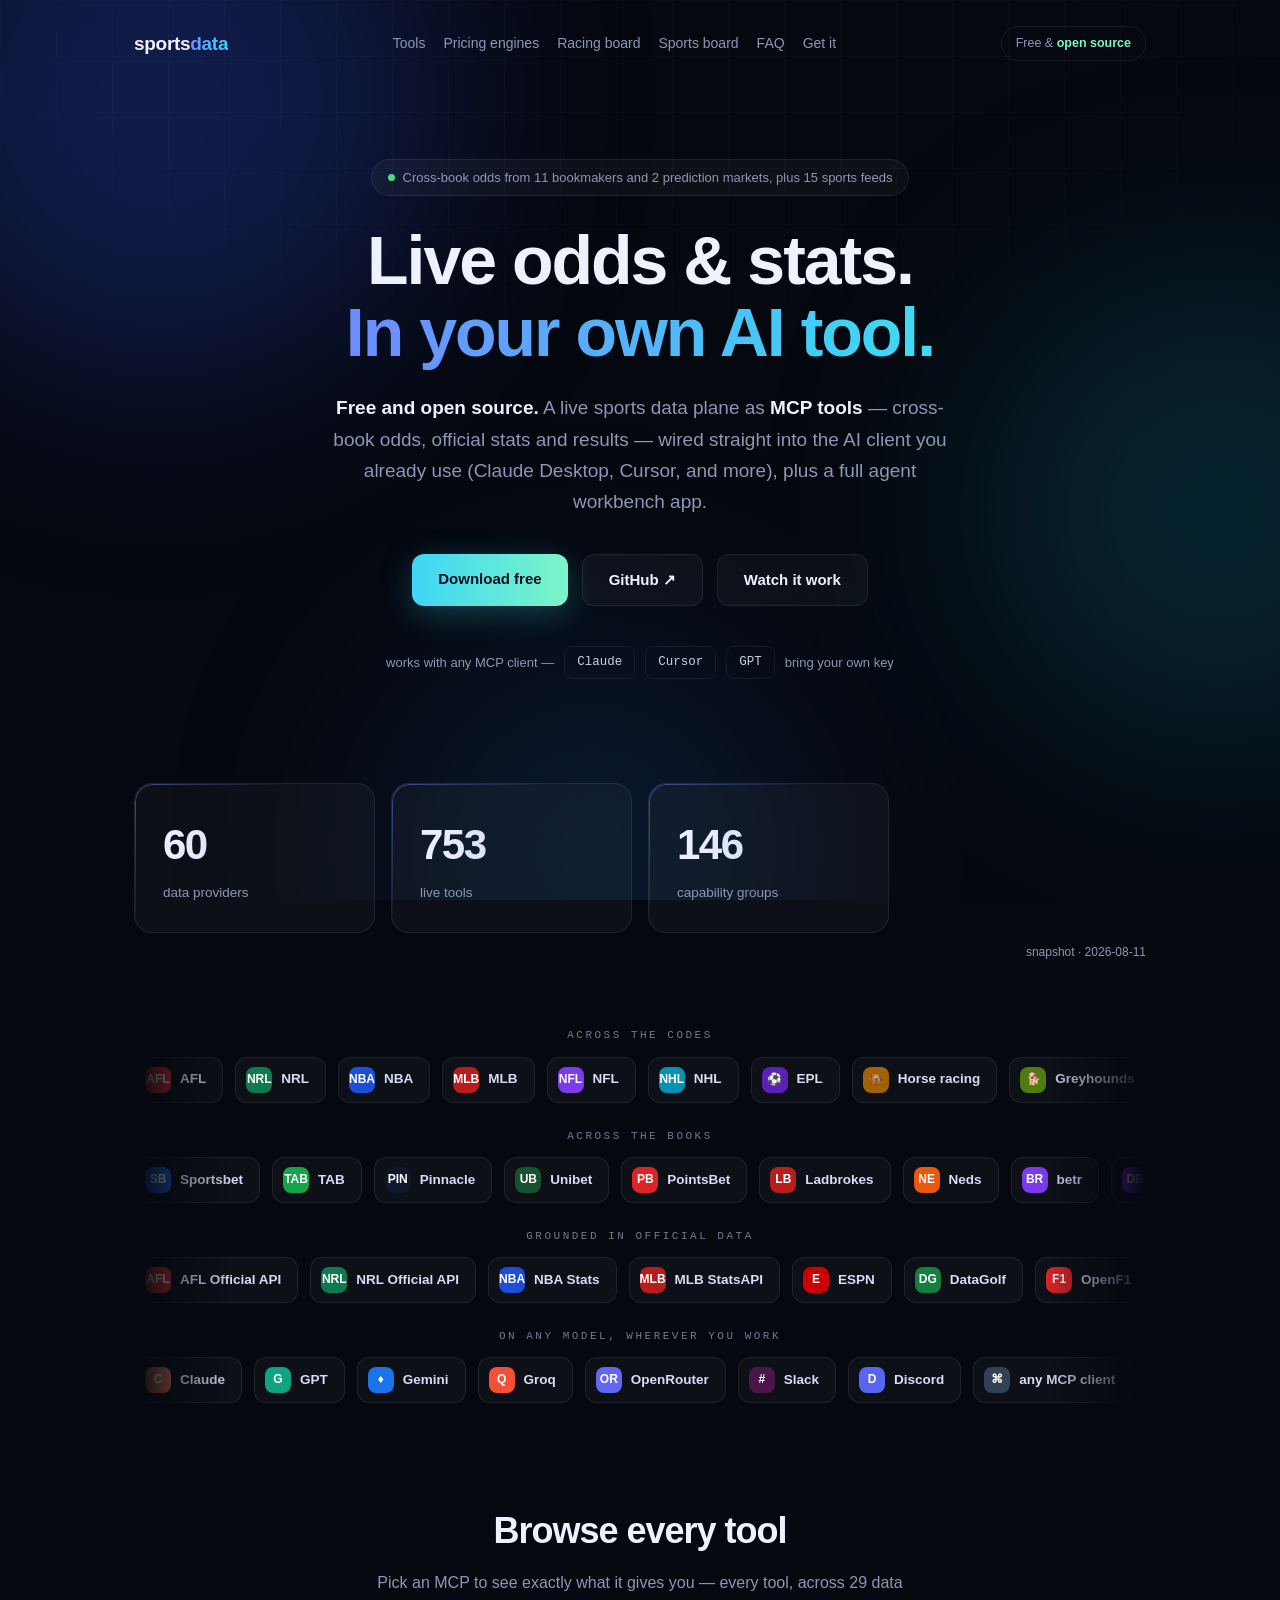
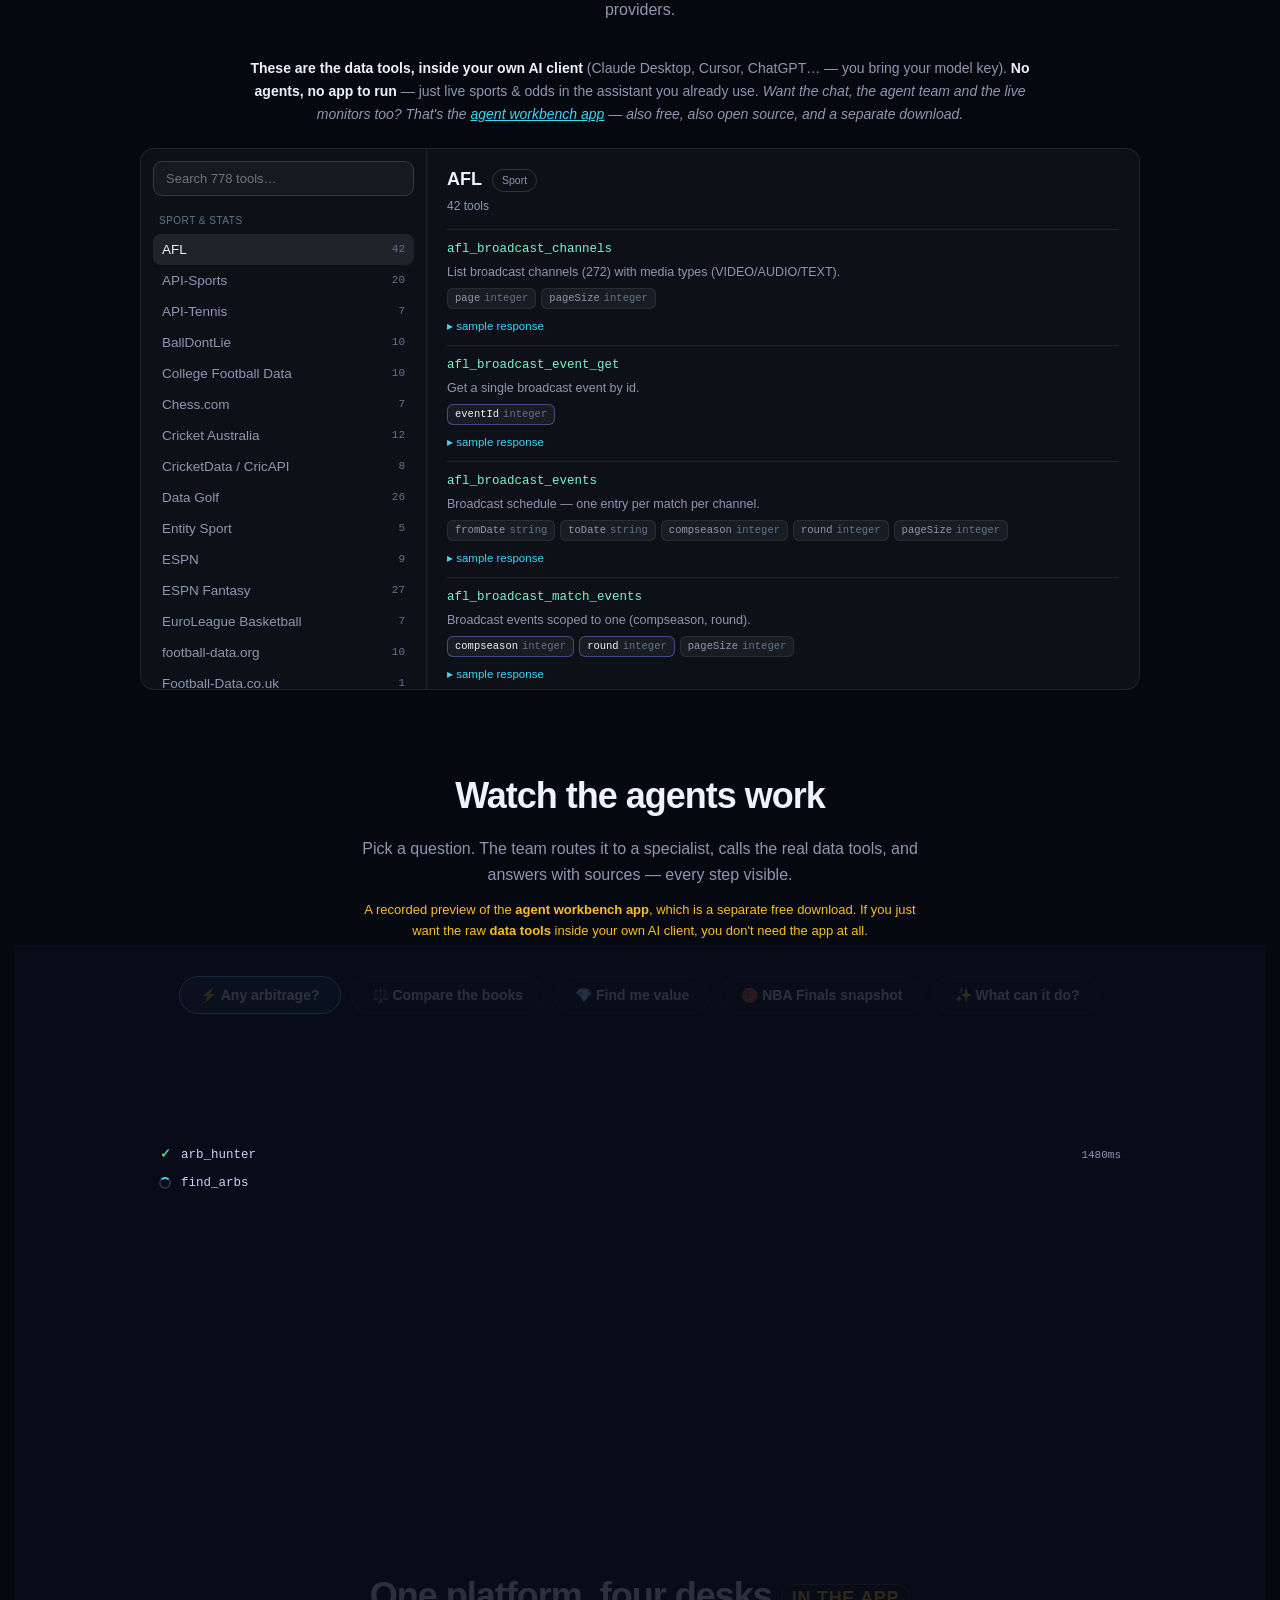
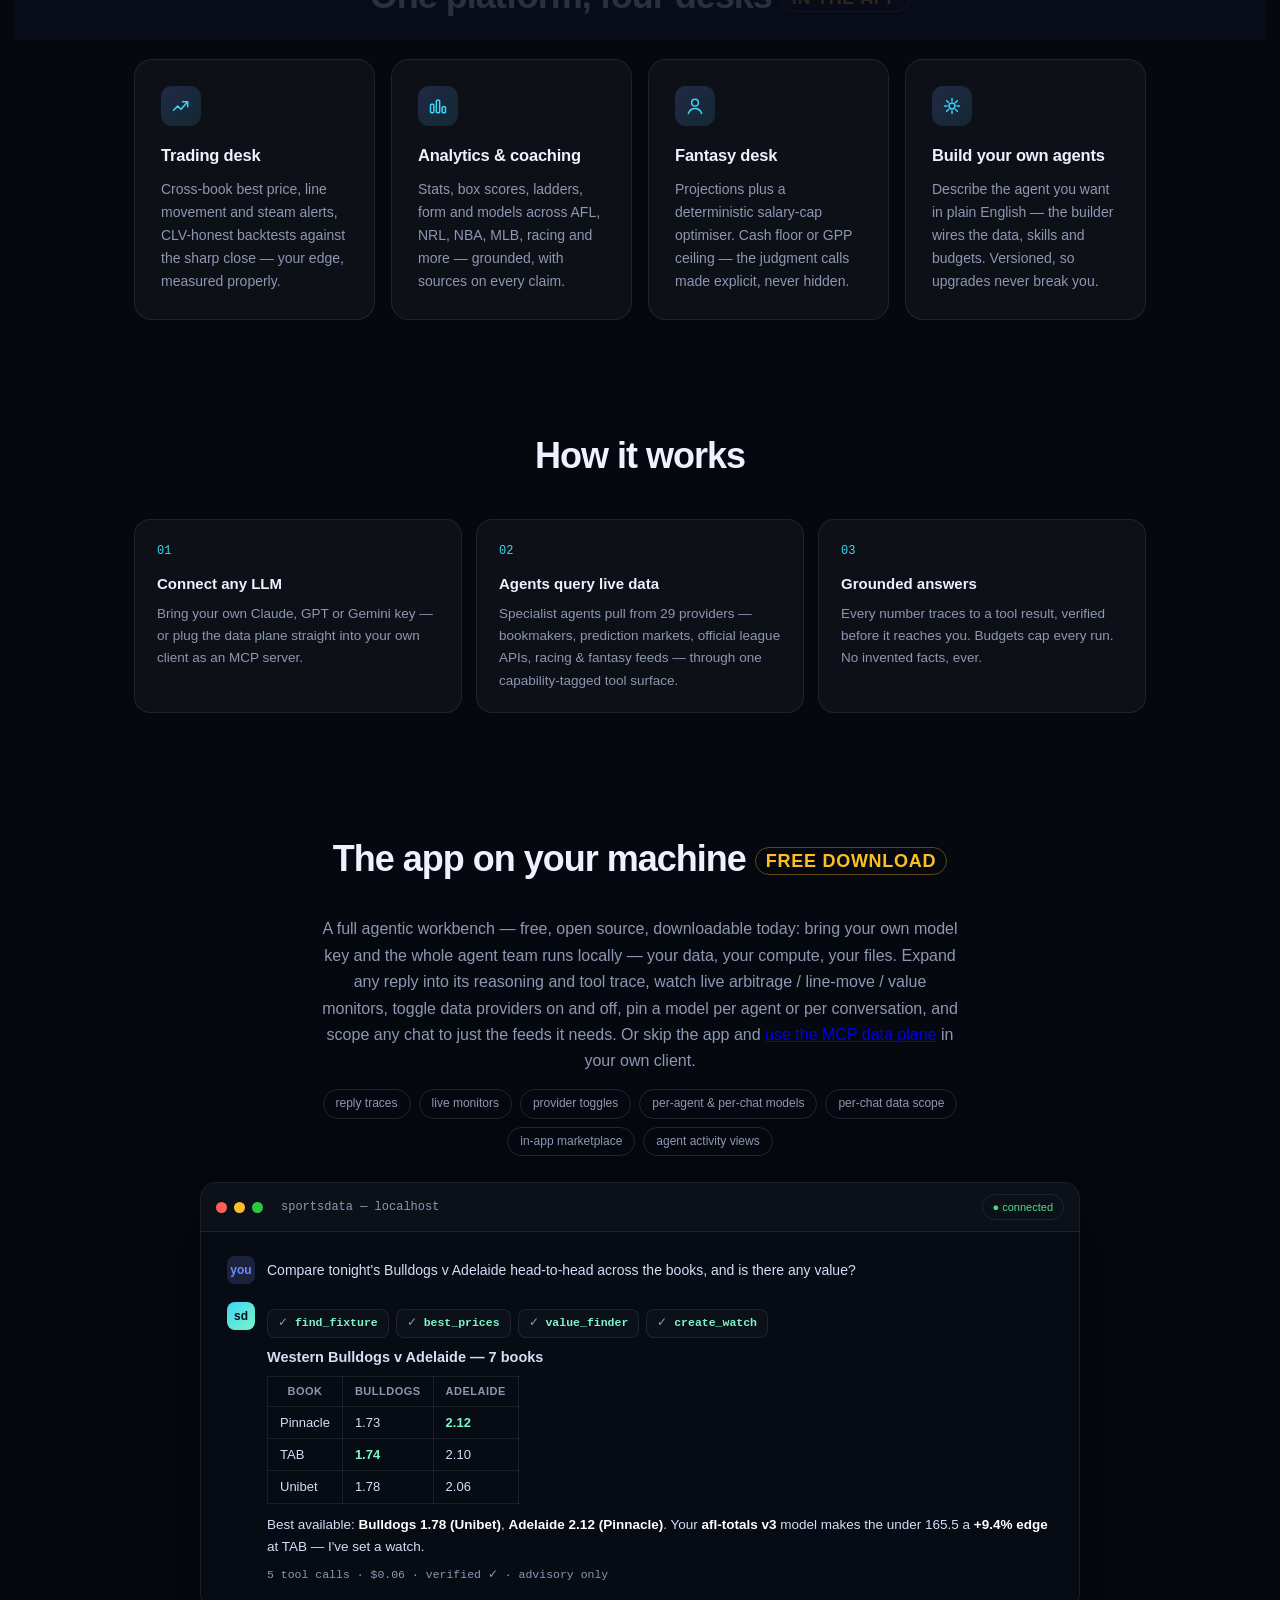
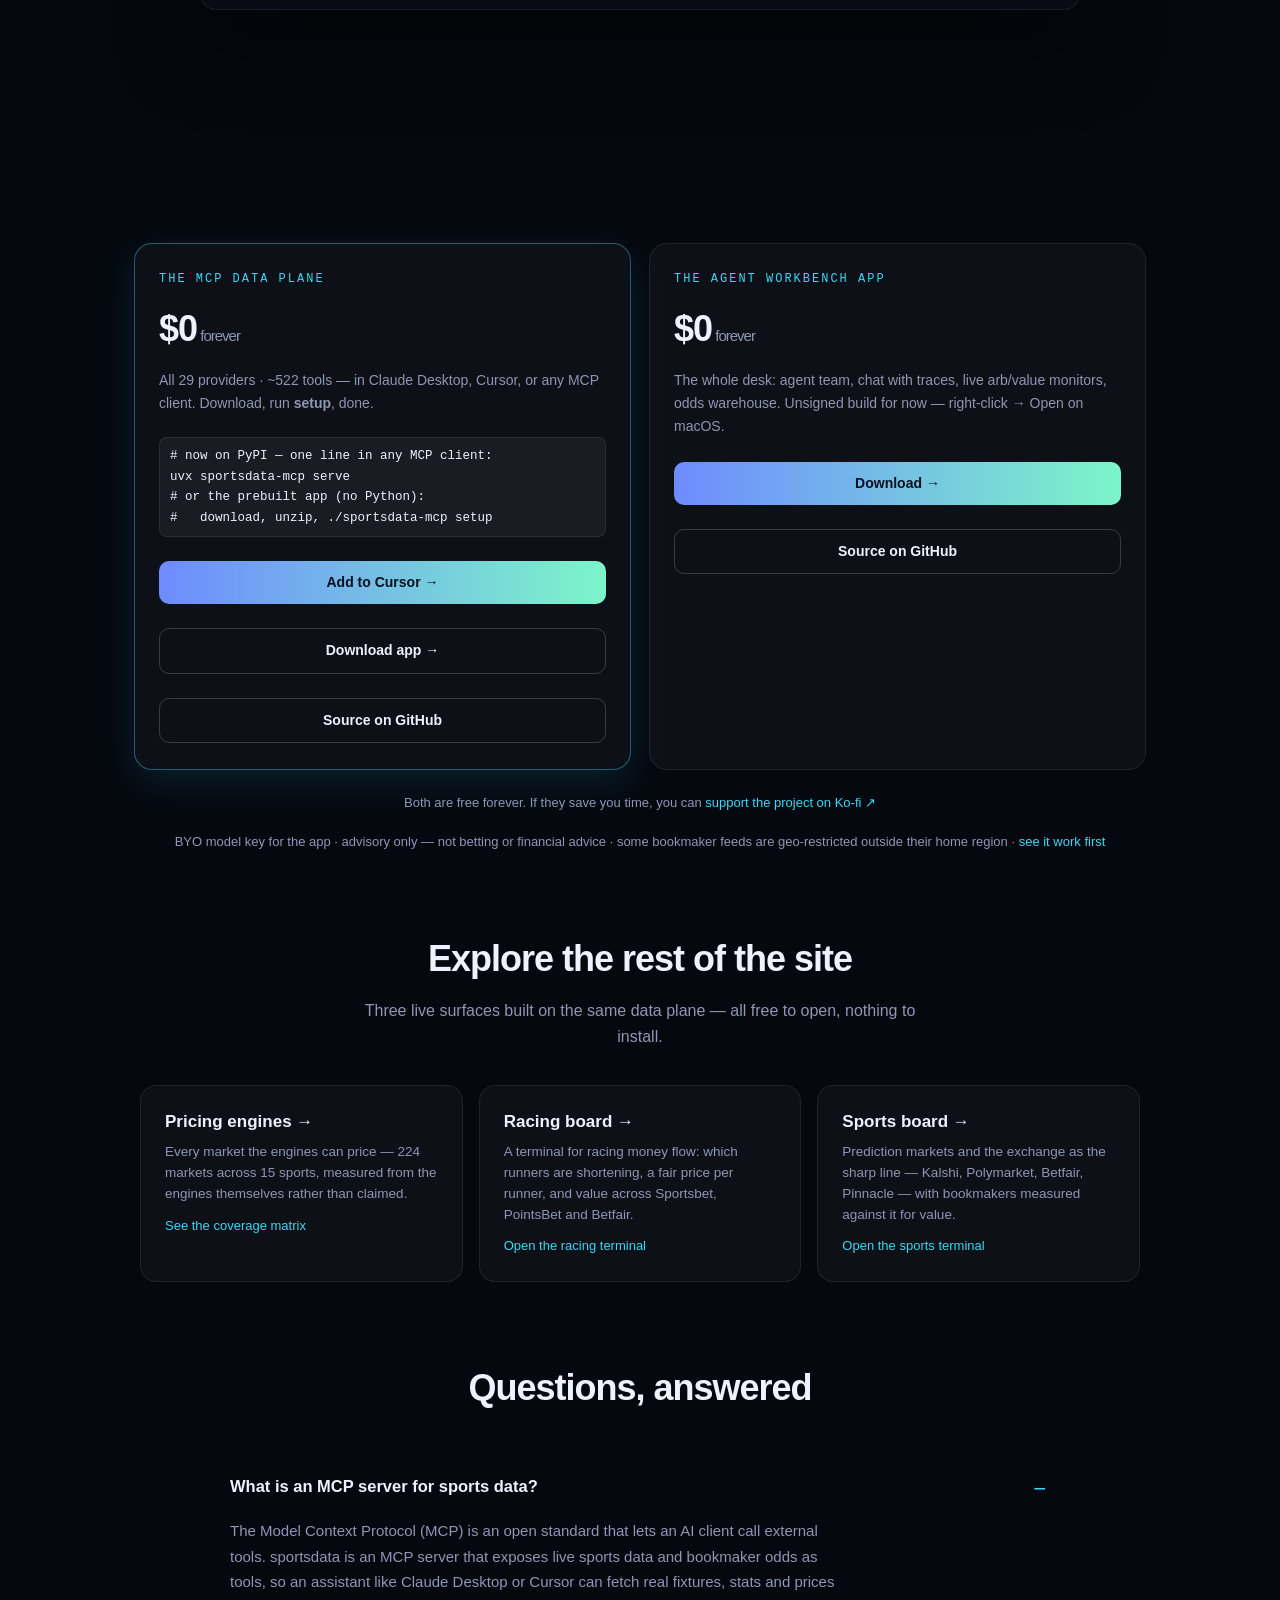
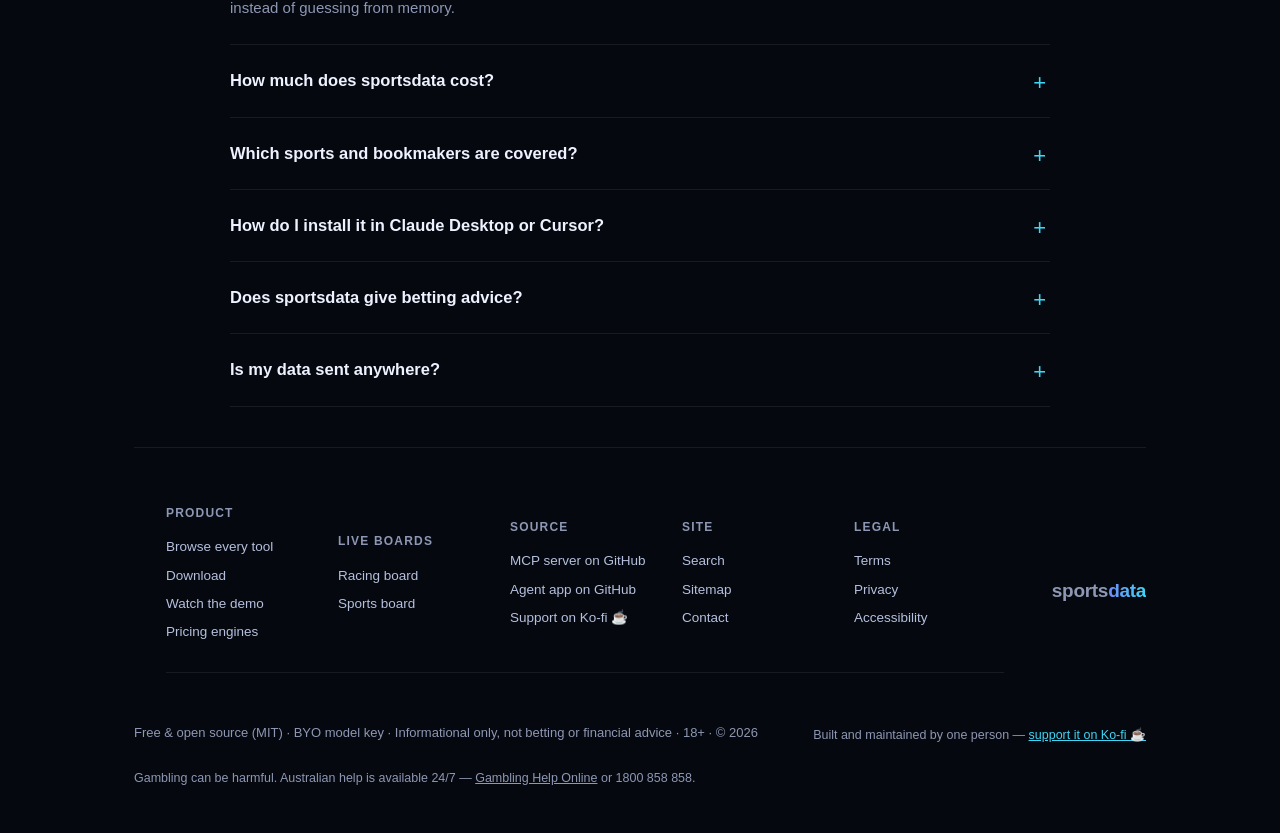
==== commit d51616b9: "SEO groundwork, utility pages, and Ko-fi support links Search Console essentials the site was missin" ====
--- a/index.html
+++ b/index.html
@@ -3,9 +3,146 @@
 <head>
 <meta charset="utf-8">
 <meta name="viewport" content="width=device-width, initial-scale=1">
-<meta name="description" content="Live sports data and cross-book odds as MCP tools — wired straight into your own AI client. Stats, results, odds; bring your own model key.">
-<title>sportsdata — sports data MCPs for your own AI tool</title>
-<link rel="icon" href="data:image/svg+xml,%3Csvg xmlns='http://www.w3.org/2000/svg' viewBox='0 0 32 32'%3E%3Cdefs%3E%3ClinearGradient id='g' x1='0' y1='0' x2='1' y2='1'%3E%3Cstop offset='0' stop-color='%236e8bff'/%3E%3Cstop offset='1' stop-color='%237cf5c8'/%3E%3C/linearGradient%3E%3C/defs%3E%3Crect width='32' height='32' rx='8' fill='%2305080f'/%3E%3Cpath d='M7 21l6-6 4 4 8-9' stroke='url(%23g)' stroke-width='3' fill='none' stroke-linecap='round' stroke-linejoin='round'/%3E%3C/svg%3E">
+<title>Sports Data MCP Server — Live Odds &amp; Stats | sportsdata</title>
+<meta name="description" content="Free, open-source MCP server giving Claude, Cursor or any AI client live sports data and cross-book odds — 29 providers, ~522 tools. No account, no key, no catch.">
+<link rel="canonical" href="https://sportsdata-ai.com/">
+<meta name="robots" content="index, follow, max-image-preview:large, max-snippet:-1, max-video-preview:-1">
+<meta name="theme-color" content="#05080f">
+<meta name="author" content="sportsdata">
+
+<!-- icons -->
+<link rel="icon" href="/assets/icon.svg" type="image/svg+xml">
+<link rel="apple-touch-icon" href="/assets/apple-touch-icon.png">
+<link rel="manifest" href="/site.webmanifest">
+
+<!-- open graph / twitter -->
+<meta property="og:type" content="website">
+<meta property="og:site_name" content="sportsdata">
+<meta property="og:locale" content="en_AU">
+<meta property="og:url" content="https://sportsdata-ai.com/">
+<meta property="og:title" content="Sports Data MCP Server — Live Odds &amp; Stats in Your Own AI Tool">
+<meta property="og:description" content="Free, open-source MCP server giving Claude, Cursor or any AI client live sports data and cross-book odds — 29 providers, ~522 tools. No account, no key, no catch.">
+<meta property="og:image" content="https://sportsdata-ai.com/assets/og-cover.jpg">
+<meta property="og:image:width" content="1200">
+<meta property="og:image:height" content="630">
+<meta property="og:image:alt" content="sportsdata — live odds and stats in your own AI tool. Free and open source MCP server.">
+<meta name="twitter:card" content="summary_large_image">
+<meta name="twitter:title" content="Sports Data MCP Server — Live Odds &amp; Stats in Your Own AI Tool">
+<meta name="twitter:description" content="Free, open-source MCP server giving any AI client live sports data and cross-book odds — 29 providers, ~522 tools.">
+<meta name="twitter:image" content="https://sportsdata-ai.com/assets/og-cover.jpg">
+
+<!-- structured data -->
+<script type="application/ld+json">
+{
+  "@context": "https://schema.org",
+  "@graph": [
+    {
+      "@type": "WebSite",
+      "@id": "https://sportsdata-ai.com/#website",
+      "url": "https://sportsdata-ai.com/",
+      "name": "sportsdata",
+      "description": "Free, open-source MCP server for live sports data and cross-book odds.",
+      "inLanguage": "en",
+      "publisher": { "@id": "https://sportsdata-ai.com/#org" },
+      "potentialAction": {
+        "@type": "SearchAction",
+        "target": {
+          "@type": "EntryPoint",
+          "urlTemplate": "https://sportsdata-ai.com/search.html?q={search_term_string}"
+        },
+        "query-input": "required name=search_term_string"
+      }
+    },
+    {
+      "@type": "Organization",
+      "@id": "https://sportsdata-ai.com/#org",
+      "name": "sportsdata",
+      "url": "https://sportsdata-ai.com/",
+      "logo": "https://sportsdata-ai.com/assets/icon-512.png",
+      "email": "danieltomaro@icloud.com",
+      "sameAs": [
+        "https://github.com/DanielTomaro13/sportsdata-mcp",
+        "https://github.com/DanielTomaro13/sportsdata-agents"
+      ]
+    },
+    {
+      "@type": "SoftwareApplication",
+      "@id": "https://sportsdata-ai.com/#app",
+      "name": "sportsdata MCP",
+      "applicationCategory": "DeveloperApplication",
+      "applicationSubCategory": "Model Context Protocol server",
+      "operatingSystem": "macOS, Windows, Linux",
+      "url": "https://sportsdata-ai.com/",
+      "downloadUrl": "https://api.sportsdata-ai.com/download",
+      "softwareHelp": "https://github.com/DanielTomaro13/sportsdata-mcp",
+      "license": "https://opensource.org/licenses/MIT",
+      "isAccessibleForFree": true,
+      "description": "An MCP server exposing live sports data and cross-book betting odds from 29 providers as roughly 522 tools, usable from Claude Desktop, Cursor or any MCP client.",
+      "publisher": { "@id": "https://sportsdata-ai.com/#org" },
+      "offers": {
+        "@type": "Offer",
+        "price": "0",
+        "priceCurrency": "AUD",
+        "availability": "https://schema.org/InStock"
+      }
+    },
+    {
+      "@type": "FAQPage",
+      "@id": "https://sportsdata-ai.com/#faq",
+      "mainEntity": [
+        {
+          "@type": "Question",
+          "name": "What is an MCP server for sports data?",
+          "acceptedAnswer": {
+            "@type": "Answer",
+            "text": "The Model Context Protocol (MCP) is an open standard that lets an AI client call external tools. sportsdata is an MCP server that exposes live sports data and bookmaker odds as tools, so an assistant like Claude Desktop or Cursor can fetch real fixtures, stats and prices instead of guessing from memory."
+          }
+        },
+        {
+          "@type": "Question",
+          "name": "How much does sportsdata cost?",
+          "acceptedAnswer": {
+            "@type": "Answer",
+            "text": "Nothing. Both the MCP data plane and the agent workbench app are free and MIT licensed. There is no account and no API key to buy. If you use the agent app you supply your own model key, and you pay your model provider directly for that usage."
+          }
+        },
+        {
+          "@type": "Question",
+          "name": "Which sports and bookmakers are covered?",
+          "acceptedAnswer": {
+            "@type": "Answer",
+            "text": "Twenty-nine providers in total: AFL, NRL, NBA, MLB, NFL, NHL, EPL, cricket, golf, tennis, F1, UFC and horse, harness and greyhound racing; plus 11 bookmakers including Sportsbet, TAB, Pinnacle, Unibet, PointsBet, Ladbrokes, Neds, betr, Dabble and FanDuel, and the Kalshi and Polymarket prediction markets."
+          }
+        },
+        {
+          "@type": "Question",
+          "name": "How do I install it in Claude Desktop or Cursor?",
+          "acceptedAnswer": {
+            "@type": "Answer",
+            "text": "The server is published on PyPI, so a single line wires it into any MCP client: uvx sportsdata-mcp serve. There is also a prebuilt app that needs no Python — download it, unzip, and run ./sportsdata-mcp setup."
+          }
+        },
+        {
+          "@type": "Question",
+          "name": "Does sportsdata give betting advice?",
+          "acceptedAnswer": {
+            "@type": "Answer",
+            "text": "No. It returns data — prices, stats, fixtures and model outputs — for information only. Nothing on the site or in the tools is betting or financial advice, and the service is for adults aged 18 and over."
+          }
+        },
+        {
+          "@type": "Question",
+          "name": "Is my data sent anywhere?",
+          "acceptedAnswer": {
+            "@type": "Answer",
+            "text": "No. The MCP server runs on your own machine and talks directly to the upstream data providers. Your conversations never reach us, and this website sets no cookies and runs no analytics by default."
+          }
+        }
+      ]
+    }
+  ]
+}
+</script>
 <style>
   :root {
     --bg: #05080f;
@@ -51,7 +188,15 @@
   main { max-width: 1060px; margin: 0 auto; padding: 0 24px; }
 
   /* ── nav ── */
-  nav { display: flex; align-items: center; justify-content: space-between; padding: 26px 0; }
+  nav { display: flex; align-items: center; justify-content: space-between; gap: 16px; padding: 26px 0; }
+  .navlinks { display: flex; gap: 18px; flex-wrap: wrap; }
+  .navlinks a { color: var(--dim); text-decoration: none; font-size: 14px; transition: color .2s; }
+  .navlinks a:hover, .navlinks a:focus-visible { color: var(--ink); }
+  @media (max-width: 860px) { .navlinks { display: none; } }
+  .skiplink { position: absolute; left: -9999px; top: 0; background: var(--acc2); color: #06101f;
+    padding: 10px 18px; border-radius: 0 0 10px 0; font-weight: 650; z-index: 100; }
+  .skiplink:focus { left: 0; }
+  :focus-visible { outline: 2px solid var(--acc2); outline-offset: 3px; border-radius: 4px; }
   .wordmark { font-weight: 800; font-size: 19px; letter-spacing: -.3px; }
   .wordmark span { background: linear-gradient(90deg, var(--acc1), var(--acc2));
                    -webkit-background-clip: text; background-clip: text; color: transparent; }
@@ -297,13 +442,23 @@
 <div class="orbs"><div class="orb a"></div><div class="orb b"></div><div class="orb c"></div></div>
 <div class="grid-bg"></div>
 <main>
-  <nav>
+  <a class="skiplink" href="#main-content">Skip to content</a>
+  <nav aria-label="Primary">
     <div class="wordmark">sports<span>data</span></div>
+    <div class="navlinks">
+      <a href="#feeds">Tools</a>
+      <a href="engines.html">Pricing engines</a>
+      <a href="board/">Racing board</a>
+      <a href="sports/">Sports board</a>
+      <a href="#faq">FAQ</a>
+      <a href="#get">Get it</a>
+    </div>
     <div class="chip">Free &amp; <b>open source</b></div>
   </nav>
+  <div id="main-content"></div>
 
   <div class="hero">
-    <div class="eyebrow"><span class="dot"></span><span data-cat="headline">Cross-book odds from 10 bookmakers, 4 odds aggregators and 2 prediction markets, plus 42 sports feeds</span></div>
+    <div class="eyebrow"><span class="dot"></span> Cross-book odds from 11 bookmakers and 2 prediction markets, plus 15 sports feeds</div>
     <h1>Live odds &amp; stats.<br><span class="grad">In your own AI tool.</span></h1>
     <p class="sub"><b>Free and open source.</b> A live sports data plane as <b>MCP tools</b> —
     cross-book odds, official stats and results — wired straight into the AI client you
@@ -376,8 +531,8 @@
       .tb-ex pre{margin:7px 0 0;background:rgba(0,0,0,.32);border:1px solid var(--border,rgba(255,255,255,.08));border-radius:8px;padding:10px 12px;font-family:var(--mono,monospace);font-size:11px;color:var(--dim,#8e97b3);overflow:auto;max-height:240px;line-height:1.45;white-space:pre}
       .tb-empty{color:var(--faint,#62748f);font-size:13px;padding:24px;text-align:center}
     </style>
-    <div class="sec-head"><h2>Browse every tool</h2><p>Pick an MCP to see exactly what it gives you — every tool, across <span data-cat="providers">60</span> data providers.</p></div>
-    <p class="boundary"><b>Base is the data tools, inside your own AI client</b> (Claude Desktop, Cursor, ChatGPT… — you bring your model key). <b>No agents, no app to run</b> — just live sports &amp; odds in the assistant you already use. <em>The agent app (chat, the agent team, alerts) is Plus/Pro — coming soon, a separate product.</em></p>
+    <div class="sec-head"><h2>Browse every tool</h2><p>Pick an MCP to see exactly what it gives you — every tool, across 29 data providers.</p></div>
+    <p class="boundary"><b>These are the data tools, inside your own AI client</b> (Claude Desktop, Cursor, ChatGPT… — you bring your model key). <b>No agents, no app to run</b> — just live sports &amp; odds in the assistant you already use. <em>Want the chat, the agent team and the live monitors too? That's the <a href="#app" style="color:var(--acc2)">agent workbench app</a> — also free, also open source, and a separate download.</em></p>
     <div class="tb">
       <div class="tb-left">
         <input class="tb-search" id="tb-search" placeholder="Search tools…" />
@@ -395,37 +550,17 @@
     try { cat = await (await fetch("catalogue.json", { cache: "no-store" })).json(); }
     catch { provsEl.innerHTML = '<div class="tb-empty">catalogue unavailable</div>'; return; }
     const provs = cat.providers, total = provs.reduce((n, p) => n + p.count, 0);
-    // BYO comes from the catalogue's own `byo` flag, which is generated from the specs'
-    // `requires_user_key`. It used to be a hardcoded Set(["twitter"]) here, which was
-    // right for exactly as long as there was one such provider — there are now 19.
-    const isByo = p => !!p.byo;
+    const BYOKEY = new Set(["twitter"]);  // feeds that need the customer's OWN provider key (DataGolf + La Liga keys are provided)
     if (searchEl) searchEl.placeholder = `Search ${total} tools…`;
-    // Keep the prose counts in step with the catalogue. These used to be hand-typed and
-    // said "29 providers · ~522 tools" long after the real figures were 60 and 753 —
-    // a page that undersells the product by 40% is worse than one that says nothing.
-    const fill = (sel, n) => document.querySelectorAll(`[data-cat="${sel}"]`).forEach(el => el.textContent = n);
-    fill("providers", provs.length);
-    fill("tools", total);
-    // The hero line is written as ONE span: `.eyebrow` is an inline-flex container, so
-    // separate count spans became flex items and the sentence rendered as a broken row.
-    const n = tag => provs.filter(p => p.tag === tag).length;
-    fill("headline", `Cross-book odds from ${n("bookmaker")} bookmakers, ${n("aggregator")} odds `
-      + `aggregators and ${n("prediction")} prediction markets, plus ${n("sport")} sports feeds`);
-    const item = p => `<button class="tb-prov" data-id="${esc(p.id)}"><span>${esc(p.name)}</span>${p.kind === "gambling" ? '<span class="geo">⚠</span>' : ''}${isByo(p) ? '<span class="byo" title="needs your own provider key">🔑</span>' : ''}<span class="pc">${p.count}</span></button>`;
+    const item = p => `<button class="tb-prov" data-id="${esc(p.id)}"><span>${esc(p.name)}</span>${p.kind === "gambling" ? '<span class="geo">⚠</span>' : ''}${BYOKEY.has(p.id) ? '<span class="byo" title="needs your own provider key">🔑</span>' : ''}<span class="pc">${p.count}</span></button>`;
     const sport = provs.filter(p => p.kind === "sport"), gamb = provs.filter(p => p.kind === "gambling");
-    // Anything that is neither still gets a home — `social` providers were previously
-    // filtered into no list at all, so their tools were counted in the total and
-    // rendered nowhere.
-    const other = provs.filter(p => p.kind !== "sport" && p.kind !== "gambling");
-    provsEl.innerHTML = `<div class="tb-glabel">Sport &amp; stats</div>${sport.map(item).join("")}`
-      + `<div class="tb-glabel">Gambling &amp; odds</div>${gamb.map(item).join("")}`
-      + (other.length ? `<div class="tb-glabel">Other</div>${other.map(item).join("")}` : "");
+    provsEl.innerHTML = `<div class="tb-glabel">Sport &amp; stats</div>${sport.map(item).join("")}<div class="tb-glabel">Gambling &amp; odds</div>${gamb.map(item).join("")}`;
     let current = provs[0];
     const mark = () => provsEl.querySelectorAll(".tb-prov").forEach(b => b.classList.toggle("active", b.dataset.id === current.id));
     const renderTools = (p, q = "") => {
       const tt = q ? p.tools.filter(t => t.name.includes(q) || (t.desc || "").toLowerCase().includes(q)) : p.tools;
       rightEl.innerHTML = `<div class="tb-rhead"><h3>${esc(p.name)}</h3><span class="k ${esc(p.kind)}">${esc(p.kind)}</span></div>`
-        + `<div class="tb-rsub">${p.count} tools${p.kind === "gambling" ? " · may be geo-restricted in your region" : ""}${isByo(p) ? " · 🔑 needs your own " + esc(p.name) + " key" : ""}${p.verified === false ? " · shapes documented from the vendor, not yet verified live" : ""}</div>`
+        + `<div class="tb-rsub">${p.count} tools${p.kind === "gambling" ? " · may be geo-restricted in your region" : ""}${BYOKEY.has(p.id) ? " · 🔑 needs your own " + esc(p.name) + " key" : ""}</div>`
         + (tt.length ? tt.map(t => {
             const args = (t.args && t.args.length)
               ? `<div class="tb-args">${t.args.map(a => `<span class="arg${a.r ? " req" : ""}">${esc(a.n)}<i>${esc(a.t)}</i></span>`).join("")}</div>`
@@ -449,7 +584,7 @@
       <h2>Watch the agents work</h2>
       <p>Pick a question. The team routes it to a specialist, calls the real data tools,
       and answers with sources — every step visible.</p>
-      <p style="font-size:13px;color:var(--warn,#fbbf24)">A recorded preview of the <b>coming-soon agent app</b> — not included in Base. What's on sale today is the raw <b>data tools</b>, inside your own AI client.</p>
+      <p style="font-size:13px;color:var(--warn,#fbbf24)">A recorded preview of the <b>agent workbench app</b>, which is a separate free download. If you just want the raw <b>data tools</b> inside your own AI client, you don't need the app at all.</p>
     </div>
     <div class="prompts" id="prompts"></div>
     <div class="console">
@@ -507,7 +642,7 @@
         <p>Bring your own Claude, GPT or Gemini key — or plug the data plane straight
         into your own client as an MCP server.</p></div>
       <div class="step"><h4>Agents query live data</h4>
-        <p>Specialist agents pull from <span data-cat="providers">60</span> providers — bookmakers, prediction markets, official league APIs,
+        <p>Specialist agents pull from 29 providers — bookmakers, prediction markets, official league APIs,
         racing &amp; fantasy feeds — through one capability-tagged tool surface.</p></div>
       <div class="step"><h4>Grounded answers</h4>
         <p>Every number traces to a tool result, verified before it reaches you.
@@ -578,13 +713,13 @@
       <div class="tier feat getcard">
         <div class="tname">The MCP data plane</div>
         <div class="tprice">$0<span> forever</span></div>
-        <div class="tdesc">All <span data-cat="providers">60</span> providers · ~<span data-cat="tools">753</span> tools — in Claude Desktop, Cursor, or any MCP client. Download, run <b>setup</b>, done.</div>
+        <div class="tdesc">All 29 providers · ~522 tools — in Claude Desktop, Cursor, or any MCP client. Download, run <b>setup</b>, done.</div>
         <code># now on PyPI — one line in any MCP client:
 uvx sportsdata-mcp serve
 # or the prebuilt app (no Python):
 #   download, unzip, ./sportsdata-mcp setup</code>
         <a class="buy" href="https://cursor.com/en/install-mcp?name=sportsdata&config=eyJjb21tYW5kIjogInV2eCIsICJhcmdzIjogWyJzcG9ydHNkYXRhLW1jcCIsICJzZXJ2ZSJdfQ==">Add to Cursor →</a>
-        <a class="buy ghost" href="https://api.sportsdata-ai.com/download">Download app →</a>
+        <a class="buy ghost" href="thanks.html">Download app →</a>
         <a class="buy ghost" href="https://github.com/DanielTomaro13/sportsdata-mcp">Source on GitHub</a>
       </div>
       <div class="tier getcard">
@@ -595,15 +730,178 @@
         <a class="buy ghost" href="https://github.com/DanielTomaro13/sportsdata-agents">Source on GitHub</a>
       </div>
     </div>
+    <!-- The ask sits in its own note, deliberately above the legal one — nothing here is
+         gated behind it, so it must never read as a condition of the free download. -->
+    <div class="tnote" style="margin-top:22px">Both are free forever. If they save you time, you can
+      <a href="https://ko-fi.com/danieltomaro" target="_blank" rel="noopener">support the project on Ko-fi ↗</a></div>
     <div class="tnote">BYO model key for the app · advisory only — not betting or financial advice · some bookmaker feeds are geo-restricted outside their home region · <a href="#demo">see it work first</a></div>
   </section>
 
+  <section id="explore">
+    <style>
+      .xgrid{display:grid;grid-template-columns:repeat(auto-fit,minmax(250px,1fr));gap:16px;max-width:1000px;margin:0 auto}
+      .xcard{display:block;text-decoration:none;background:var(--card);border:1px solid var(--card-border);
+        border-radius:16px;padding:22px 24px;transition:transform .3s var(--ease),border-color .3s}
+      .xcard:hover{transform:translateY(-3px);border-color:rgba(255,255,255,.22)}
+      .xcard h3{font-size:17px;color:var(--ink);margin-bottom:6px}
+      .xcard p{font-size:13.5px;color:var(--dim);line-height:1.55}
+      .xcard .go{display:inline-block;margin-top:10px;font-size:13px;color:var(--acc2)}
+    </style>
+    <div class="sec-head"><h2>Explore the rest of the site</h2>
+      <p>Three live surfaces built on the same data plane — all free to open, nothing to install.</p></div>
+    <div class="xgrid">
+      <a class="xcard" href="engines.html">
+        <h3>Pricing engines →</h3>
+        <p>Every market the engines can price — 224 markets across 15 sports, measured from the engines themselves rather than claimed.</p>
+        <span class="go">See the coverage matrix</span>
+      </a>
+      <a class="xcard" href="board/">
+        <h3>Racing board →</h3>
+        <p>A terminal for racing money flow: which runners are shortening, a fair price per runner, and value across Sportsbet, PointsBet and Betfair.</p>
+        <span class="go">Open the racing terminal</span>
+      </a>
+      <a class="xcard" href="sports/">
+        <h3>Sports board →</h3>
+        <p>Prediction markets and the exchange as the sharp line — Kalshi, Polymarket, Betfair, Pinnacle — with bookmakers measured against it for value.</p>
+        <span class="go">Open the sports terminal</span>
+      </a>
+    </div>
+  </section>
+
+  <section id="faq">
+    <style>
+      .faq{max-width:820px;margin:0 auto}
+      .faq details{border-bottom:1px solid var(--card-border);padding:4px 0}
+      .faq summary{cursor:pointer;list-style:none;padding:18px 30px 18px 0;font-size:16.5px;
+        font-weight:600;color:var(--ink);position:relative}
+      .faq summary::-webkit-details-marker{display:none}
+      .faq summary::after{content:"+";position:absolute;right:4px;top:16px;font-size:22px;
+        font-weight:400;color:var(--acc2);transition:transform .25s var(--ease)}
+      .faq details[open] summary::after{content:"−"}
+      .faq .a{padding:0 0 20px;color:var(--dim);font-size:15px;line-height:1.7;max-width:74ch}
+      .faq .a code{font-family:var(--mono);font-size:13px;background:rgba(255,255,255,.06);
+        border:1px solid var(--card-border);border-radius:6px;padding:2px 7px}
+      .faq .a a{color:var(--acc2)}
+    </style>
+    <div class="sec-head"><h2>Questions, answered</h2></div>
+    <div class="faq">
+      <details open>
+        <summary>What is an MCP server for sports data?</summary>
+        <div class="a">The Model Context Protocol (MCP) is an open standard that lets an AI client call
+        external tools. sportsdata is an MCP server that exposes live sports data and bookmaker odds
+        as tools, so an assistant like Claude Desktop or Cursor can fetch real fixtures, stats and
+        prices instead of guessing from memory.</div>
+      </details>
+      <details>
+        <summary>How much does sportsdata cost?</summary>
+        <div class="a">Nothing. Both the MCP data plane and the agent workbench app are free and MIT
+        licensed. There is no account and no API key to buy. If you use the agent app you supply your
+        own model key, and you pay your model provider directly for that usage.</div>
+      </details>
+      <details>
+        <summary>Which sports and bookmakers are covered?</summary>
+        <div class="a">Twenty-nine providers in total. Sport and stats: AFL, NRL, NBA, MLB, NFL, NHL,
+        EPL, cricket, golf, tennis, F1, UFC, and horse, harness and greyhound racing. Odds: 11
+        bookmakers including Sportsbet, TAB, Pinnacle, Unibet, PointsBet, Ladbrokes, Neds, betr,
+        Dabble and FanDuel, plus the Kalshi and Polymarket prediction markets.
+        <a href="#feeds">Browse every tool</a>.</div>
+      </details>
+      <details>
+        <summary>How do I install it in Claude Desktop or Cursor?</summary>
+        <div class="a">The server is published on PyPI, so a single line wires it into any MCP client:
+        <code>uvx sportsdata-mcp serve</code>. There is also a prebuilt app that needs no Python —
+        download it, unzip, and run <code>./sportsdata-mcp setup</code>. See <a href="#get">Get it</a>.</div>
+      </details>
+      <details>
+        <summary>Does sportsdata give betting advice?</summary>
+        <div class="a">No. It returns data — prices, stats, fixtures and model outputs — for
+        information only. Nothing on this site or in the tools is betting or financial advice, and the
+        service is for adults aged 18 and over. Gamble responsibly.</div>
+      </details>
+      <details>
+        <summary>Is my data sent anywhere?</summary>
+        <div class="a">No. The MCP server runs on your own machine and talks directly to the upstream
+        data providers. Your conversations never reach us, and this website sets no cookies and runs
+        no analytics by default — see the <a href="privacy.html">privacy policy</a>.</div>
+      </details>
+    </div>
+  </section>
+
   <footer>
+    <style>
+      .fnav{display:grid;grid-template-columns:repeat(auto-fit,minmax(150px,1fr));gap:22px;
+        text-align:left;max-width:900px;margin:0 auto 30px;padding-bottom:26px;
+        border-bottom:1px solid var(--card-border)}
+      .fnav h4{font-size:12px;text-transform:uppercase;letter-spacing:1.2px;color:var(--dim);
+        margin-bottom:10px;font-weight:600}
+      .fnav a{display:block;color:#b6c0dd;text-decoration:none;font-size:13.5px;padding:3px 0}
+      .fnav a:hover{color:var(--ink)}
+    </style>
+    <nav class="fnav" aria-label="Footer">
+      <div>
+        <h4>Product</h4>
+        <a href="#feeds">Browse every tool</a>
+        <a href="#get">Download</a>
+        <a href="#demo">Watch the demo</a>
+        <a href="engines.html">Pricing engines</a>
+      </div>
+      <div>
+        <h4>Live boards</h4>
+        <a href="board/">Racing board</a>
+        <a href="sports/">Sports board</a>
+      </div>
+      <div>
+        <h4>Source</h4>
+        <a href="https://github.com/DanielTomaro13/sportsdata-mcp">MCP server on GitHub</a>
+        <a href="https://github.com/DanielTomaro13/sportsdata-agents">Agent app on GitHub</a>
+        <a href="https://ko-fi.com/danieltomaro" target="_blank" rel="noopener">Support on Ko-fi ☕</a>
+      </div>
+      <div>
+        <h4>Site</h4>
+        <a href="search.html">Search</a>
+        <a href="sitemap.html">Sitemap</a>
+        <a href="mailto:danieltomaro@icloud.com">Contact</a>
+      </div>
+      <div>
+        <h4>Legal</h4>
+        <a href="terms.html">Terms</a>
+        <a href="privacy.html">Privacy</a>
+        <a href="accessibility.html">Accessibility</a>
+      </div>
+    </nav>
     <div class="wordmark">sports<span>data</span></div>
     <div>Free &amp; open source (MIT) · BYO model key · Informational only, not betting or financial advice · 18+ · © 2026</div>
-    <div style="margin-top:6px"><a href="https://github.com/DanielTomaro13/sportsdata-mcp" style="color:var(--dim);text-decoration:none">GitHub</a> · <a href="mailto:danieltomaro@icloud.com" style="color:var(--dim);text-decoration:none">Contact</a> · <a href="terms.html" style="color:var(--dim);text-decoration:none">Terms</a> · <a href="privacy.html" style="color:var(--dim);text-decoration:none">Privacy</a></div>
+    <div style="margin-top:6px;font-size:12.5px">Built and maintained by one person —
+      <a href="https://ko-fi.com/danieltomaro" target="_blank" rel="noopener" style="color:var(--acc2)">support it on Ko-fi ☕</a></div>
+    <div style="margin-top:6px;font-size:12.5px">Gambling can be harmful. Australian help is available 24/7 —
+      <a href="https://www.gamblinghelponline.org.au/" rel="noopener" style="color:var(--dim)">Gambling Help Online</a>
+      or 1800 858 858.</div>
   </footer>
 </main>
+
+<a href="#top" id="totop" aria-label="Back to top" title="Back to top">↑</a>
+<style>
+  #totop{position:fixed;right:20px;bottom:20px;z-index:50;width:44px;height:44px;border-radius:50%;
+    display:grid;place-items:center;text-decoration:none;font-size:19px;color:var(--ink);
+    background:rgba(12,18,34,.85);border:1px solid var(--card-border);backdrop-filter:blur(8px);
+    opacity:0;visibility:hidden;transform:translateY(10px);transition:opacity .3s,transform .3s,visibility .3s}
+  #totop.show{opacity:1;visibility:visible;transform:none}
+  #totop:hover{border-color:rgba(255,255,255,.25)}
+  @media print{#totop{display:none}}
+</style>
+<script>
+  (() => {
+    const btn = document.getElementById("totop");
+    if (!btn) return;
+    const sync = () => btn.classList.toggle("show", scrollY > 700);
+    addEventListener("scroll", sync, { passive: true });
+    sync();
+    btn.addEventListener("click", (e) => {
+      e.preventDefault();
+      scrollTo({ top: 0, behavior: matchMedia("(prefers-reduced-motion: reduce)").matches ? "auto" : "smooth" });
+    });
+  })();
+</script>
 
 <script>
 
@@ -615,13 +913,65 @@
    null = no script, no tracking, nothing leaves the page. */
 window.ANALYTICS_URL = null;
 const GW = window.GATEWAY_URL;
-if (window.ANALYTICS_URL) {
-  const ga = document.createElement("script");
-  ga.async = true;
-  ga.dataset.goatcounter = window.ANALYTICS_URL;
-  ga.src = "https://gc.zgo.at/count.js";
-  document.head.appendChild(ga);
-}
+
+/* Consent gate. The banner only exists when ANALYTICS_URL is set — with no
+   analytics there is nothing to consent to, and a banner asking permission to
+   set cookies we never set would be theatre. The choice itself lives in
+   localStorage, not a cookie, so declining leaves nothing behind. */
+(() => {
+  const url = window.ANALYTICS_URL;
+  if (!url) return;
+  const KEY = "sd-analytics-consent";
+  const load = () => {
+    const ga = document.createElement("script");
+    ga.async = true;
+    ga.dataset.goatcounter = url;
+    ga.src = "https://gc.zgo.at/count.js";
+    document.head.appendChild(ga);
+  };
+  let stored = null;
+  try { stored = localStorage.getItem(KEY); } catch {}
+  if (stored === "granted") return load();
+  if (stored === "denied") return;
+
+  const bar = document.createElement("div");
+  bar.className = "consent";
+  bar.setAttribute("role", "dialog");
+  bar.setAttribute("aria-live", "polite");
+  bar.setAttribute("aria-label", "Analytics consent");
+  bar.innerHTML = `
+    <p>We'd like to count page views with a <b>cookie-free</b> analytics script
+      (no personal data, no cross-site tracking, no advertising). Nothing loads unless
+      you say yes. See our <a href="privacy.html">privacy policy</a>.</p>
+    <div class="consent-btns">
+      <button type="button" data-consent="denied" class="ghost">Decline</button>
+      <button type="button" data-consent="granted">Accept</button>
+    </div>`;
+  const style = document.createElement("style");
+  style.textContent = `
+    .consent{position:fixed;left:16px;right:16px;bottom:16px;z-index:200;max-width:620px;
+      margin:0 auto;display:flex;flex-wrap:wrap;gap:14px;align-items:center;
+      justify-content:space-between;padding:16px 20px;border-radius:14px;
+      background:rgba(10,15,28,.95);border:1px solid var(--card-border);
+      backdrop-filter:blur(10px);box-shadow:0 16px 48px rgba(0,0,0,.45)}
+    .consent p{font-size:13px;color:var(--dim);line-height:1.55;flex:1;min-width:240px;margin:0}
+    .consent p b{color:var(--ink)} .consent p a{color:var(--acc2)}
+    .consent-btns{display:flex;gap:8px}
+    .consent button{border:0;border-radius:9px;padding:9px 18px;font-size:13.5px;
+      font-weight:650;cursor:pointer;color:#06101f;
+      background:linear-gradient(90deg,var(--acc2),var(--acc3))}
+    .consent button.ghost{background:transparent;color:var(--ink);
+      border:1px solid var(--card-border)}`;
+  document.head.appendChild(style);
+  bar.addEventListener("click", (e) => {
+    const choice = e.target.closest("[data-consent]")?.dataset.consent;
+    if (!choice) return;
+    try { localStorage.setItem(KEY, choice); } catch {}
+    bar.remove();
+    if (choice === "granted") load();
+  });
+  addEventListener("DOMContentLoaded", () => document.body.appendChild(bar));
+})();
 const REDUCED = matchMedia("(prefers-reduced-motion: reduce)").matches;
 const sleep = (ms) => new Promise(r => setTimeout(r, REDUCED ? 0 : ms));
 async function j(url, opts) { const r = await fetch(url, opts); if (!r.ok) throw new Error(r.status); return r.json(); }
@@ -848,10 +1198,5 @@
 
 loadCounters(); loadPrompts(); reveal(); marquees(); parallax();
 </script>
-<!-- Cloudflare Web Analytics. The token is a PUBLIC site identifier, not a
-     secret — it ships in the HTML of every page by design. Privacy-preserving: no
-     cookies, no fingerprinting, no cross-site tracking, which is why privacy.html
-     does not need a cookie banner. -->
-<script type="module" src="https://static.cloudflareinsights.com/beacon.min.js" data-cf-beacon='{"token": "5740db870bb34d4b844d2a9d8cce3455"}'></script>
 </body>
 </html>
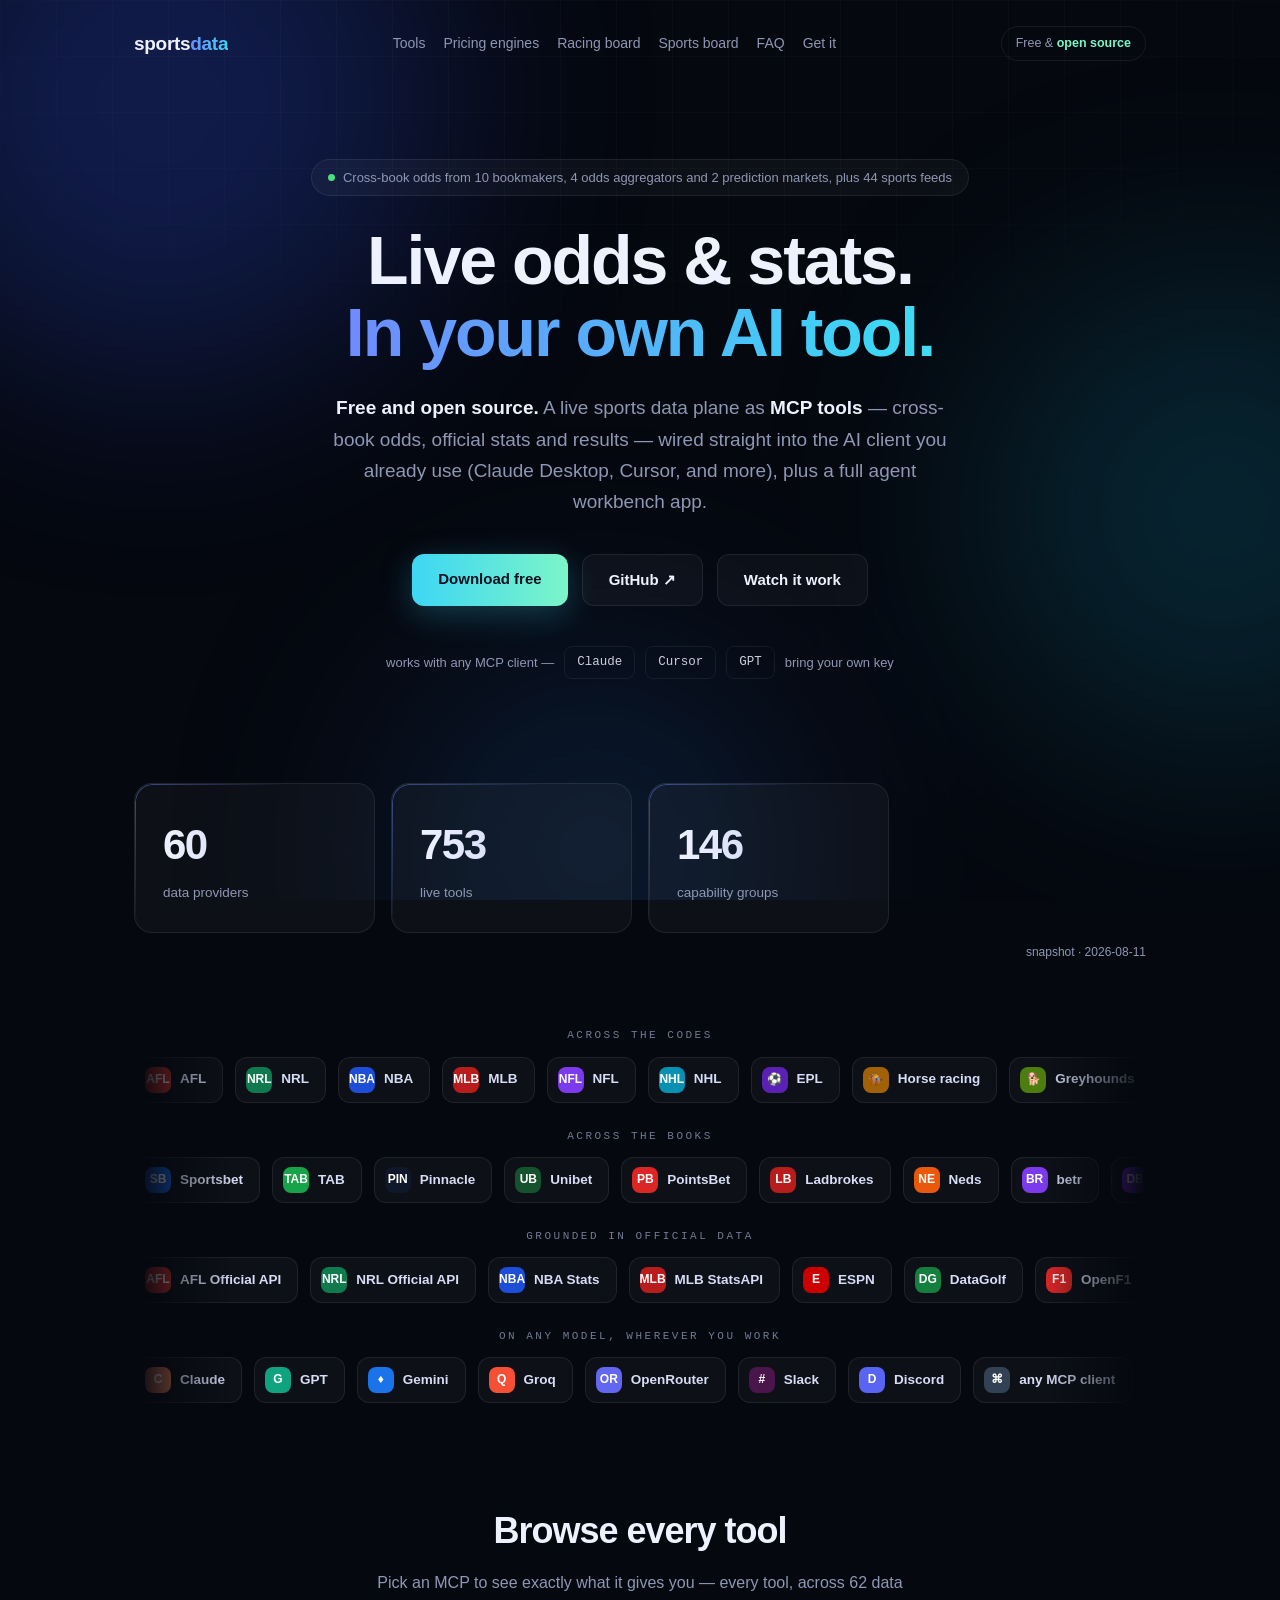
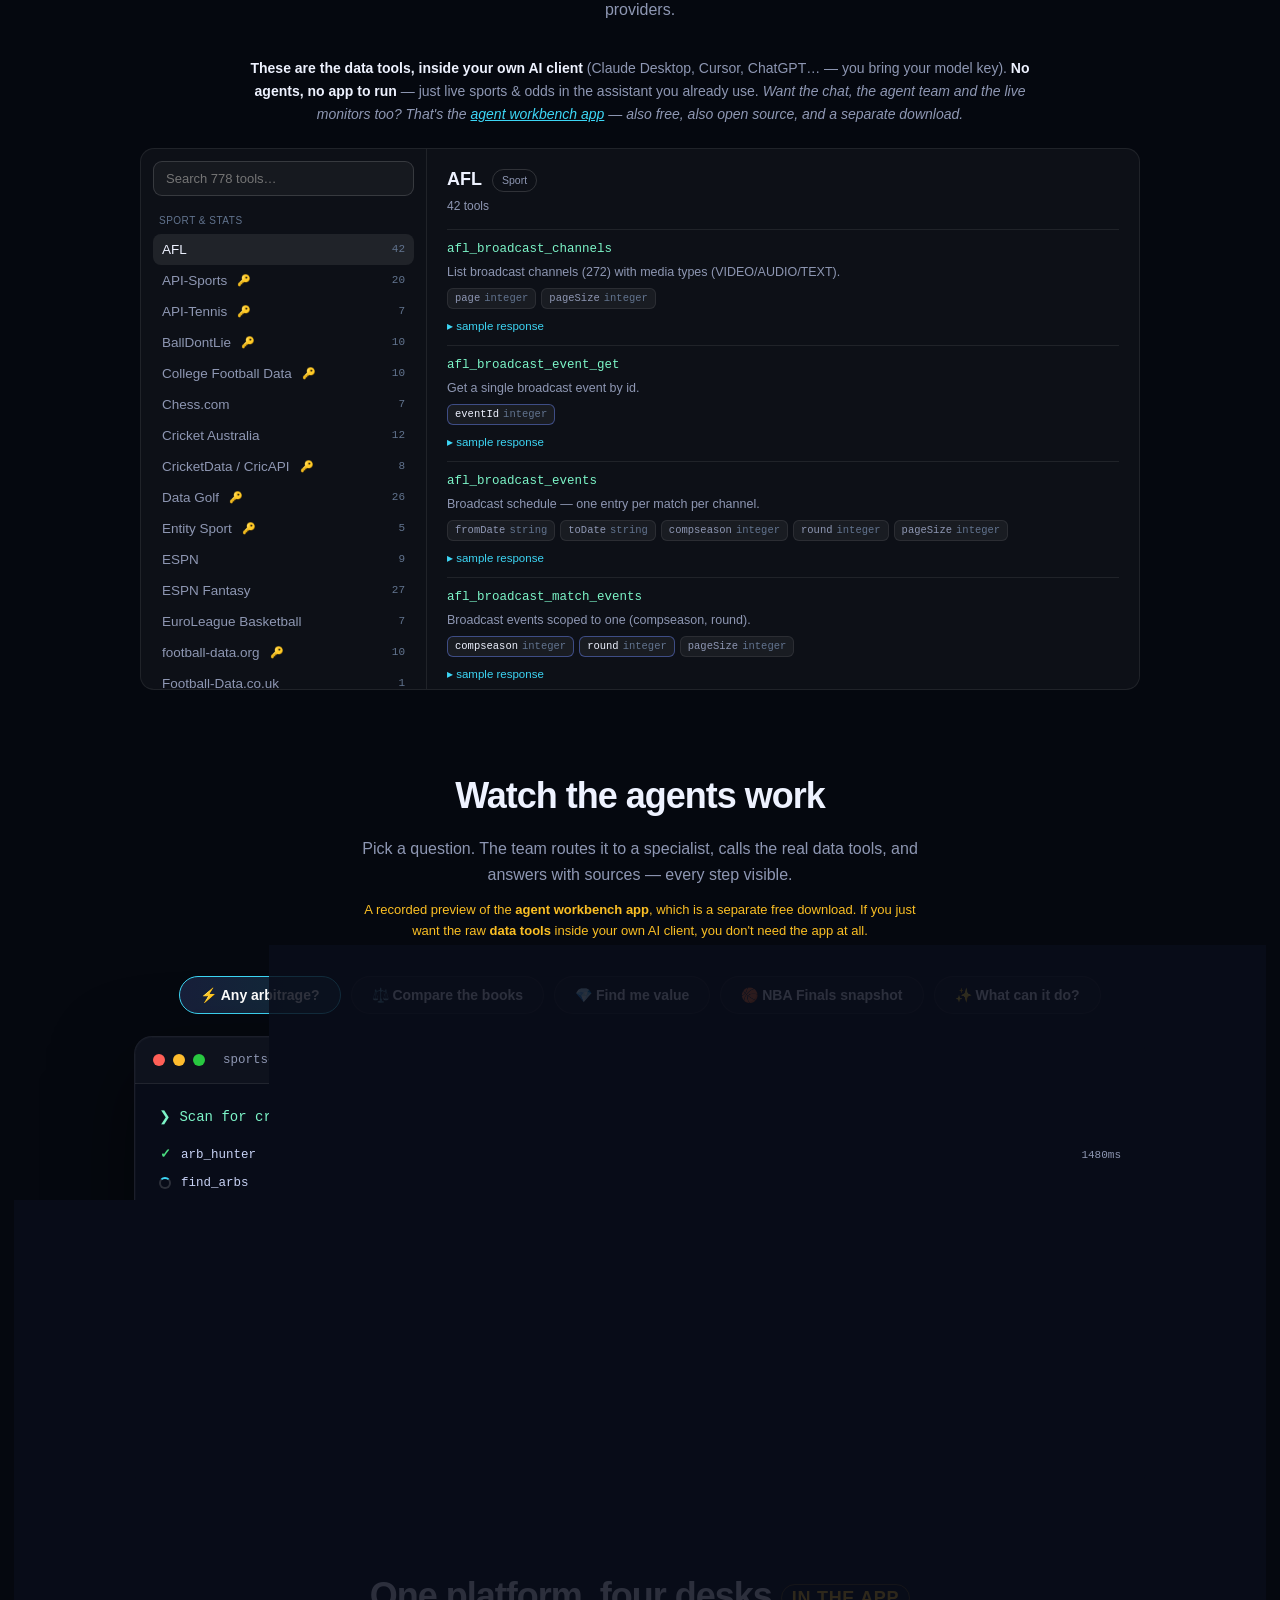
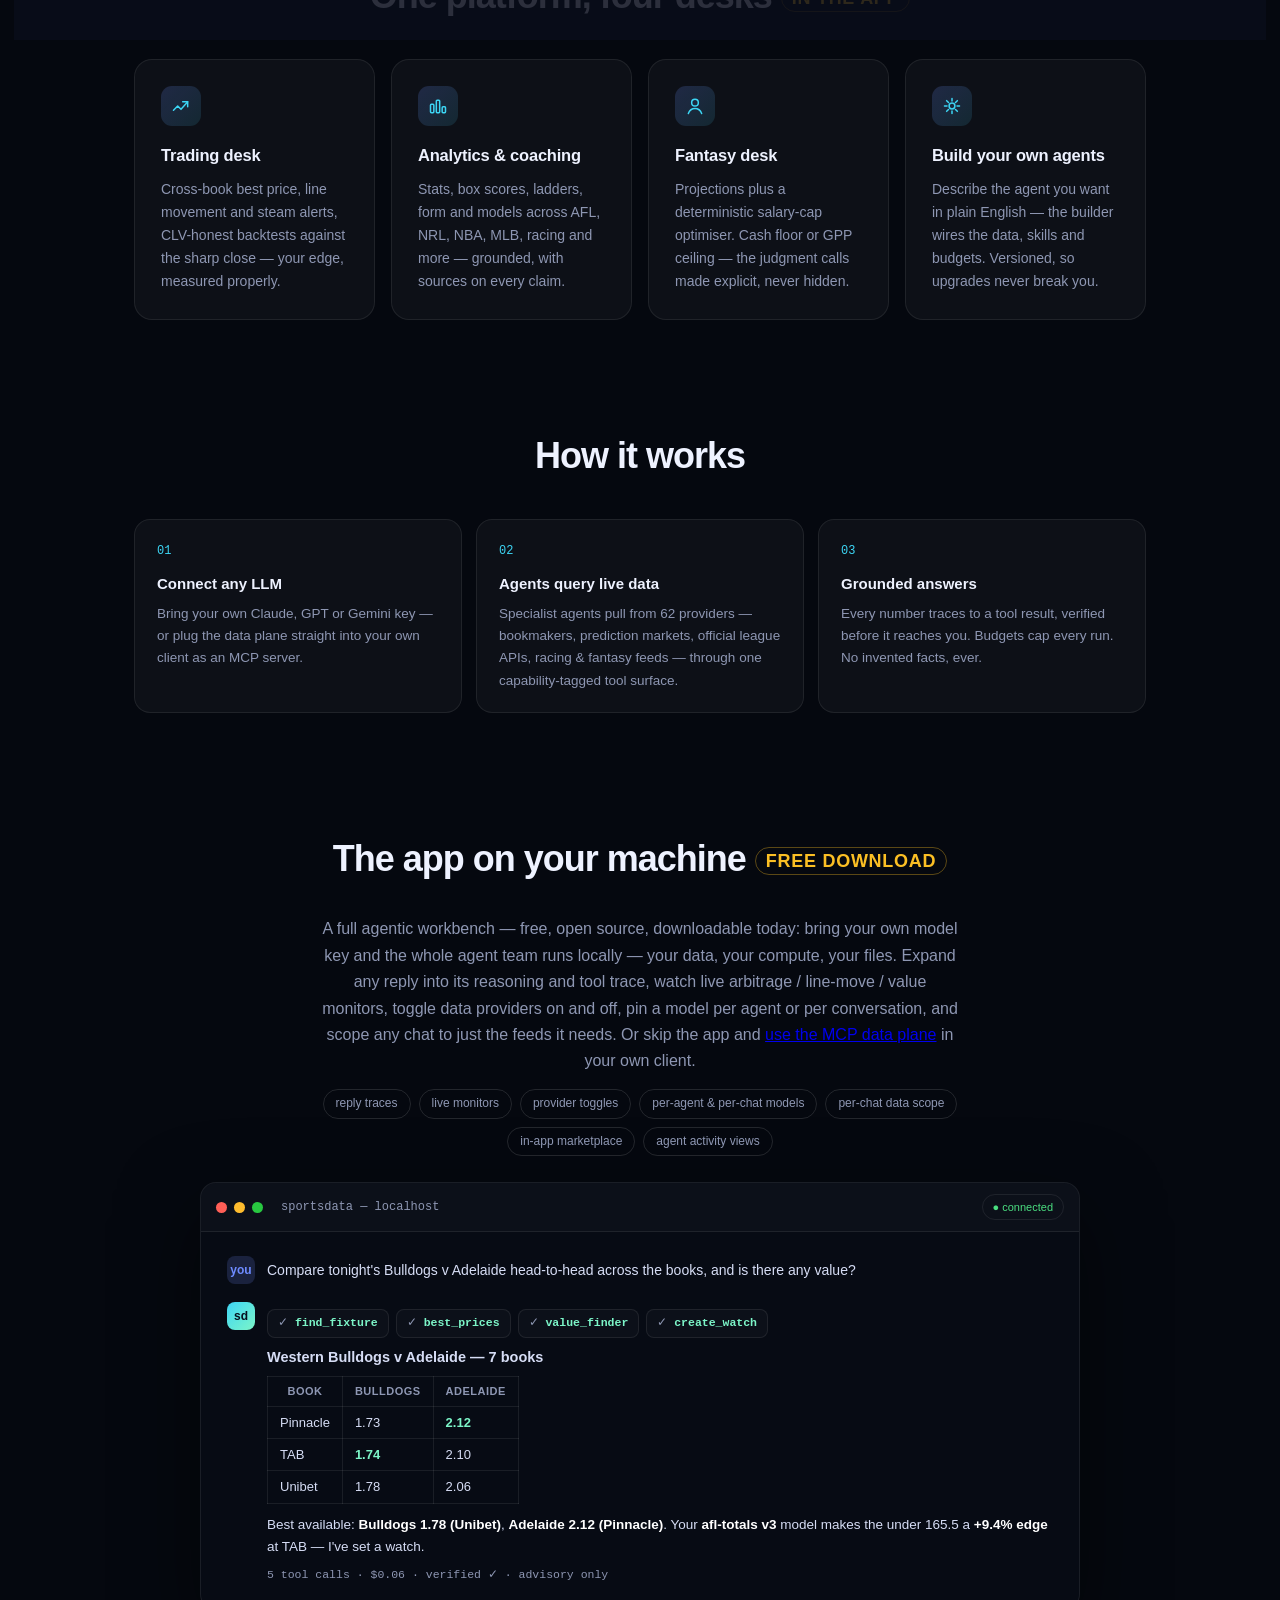
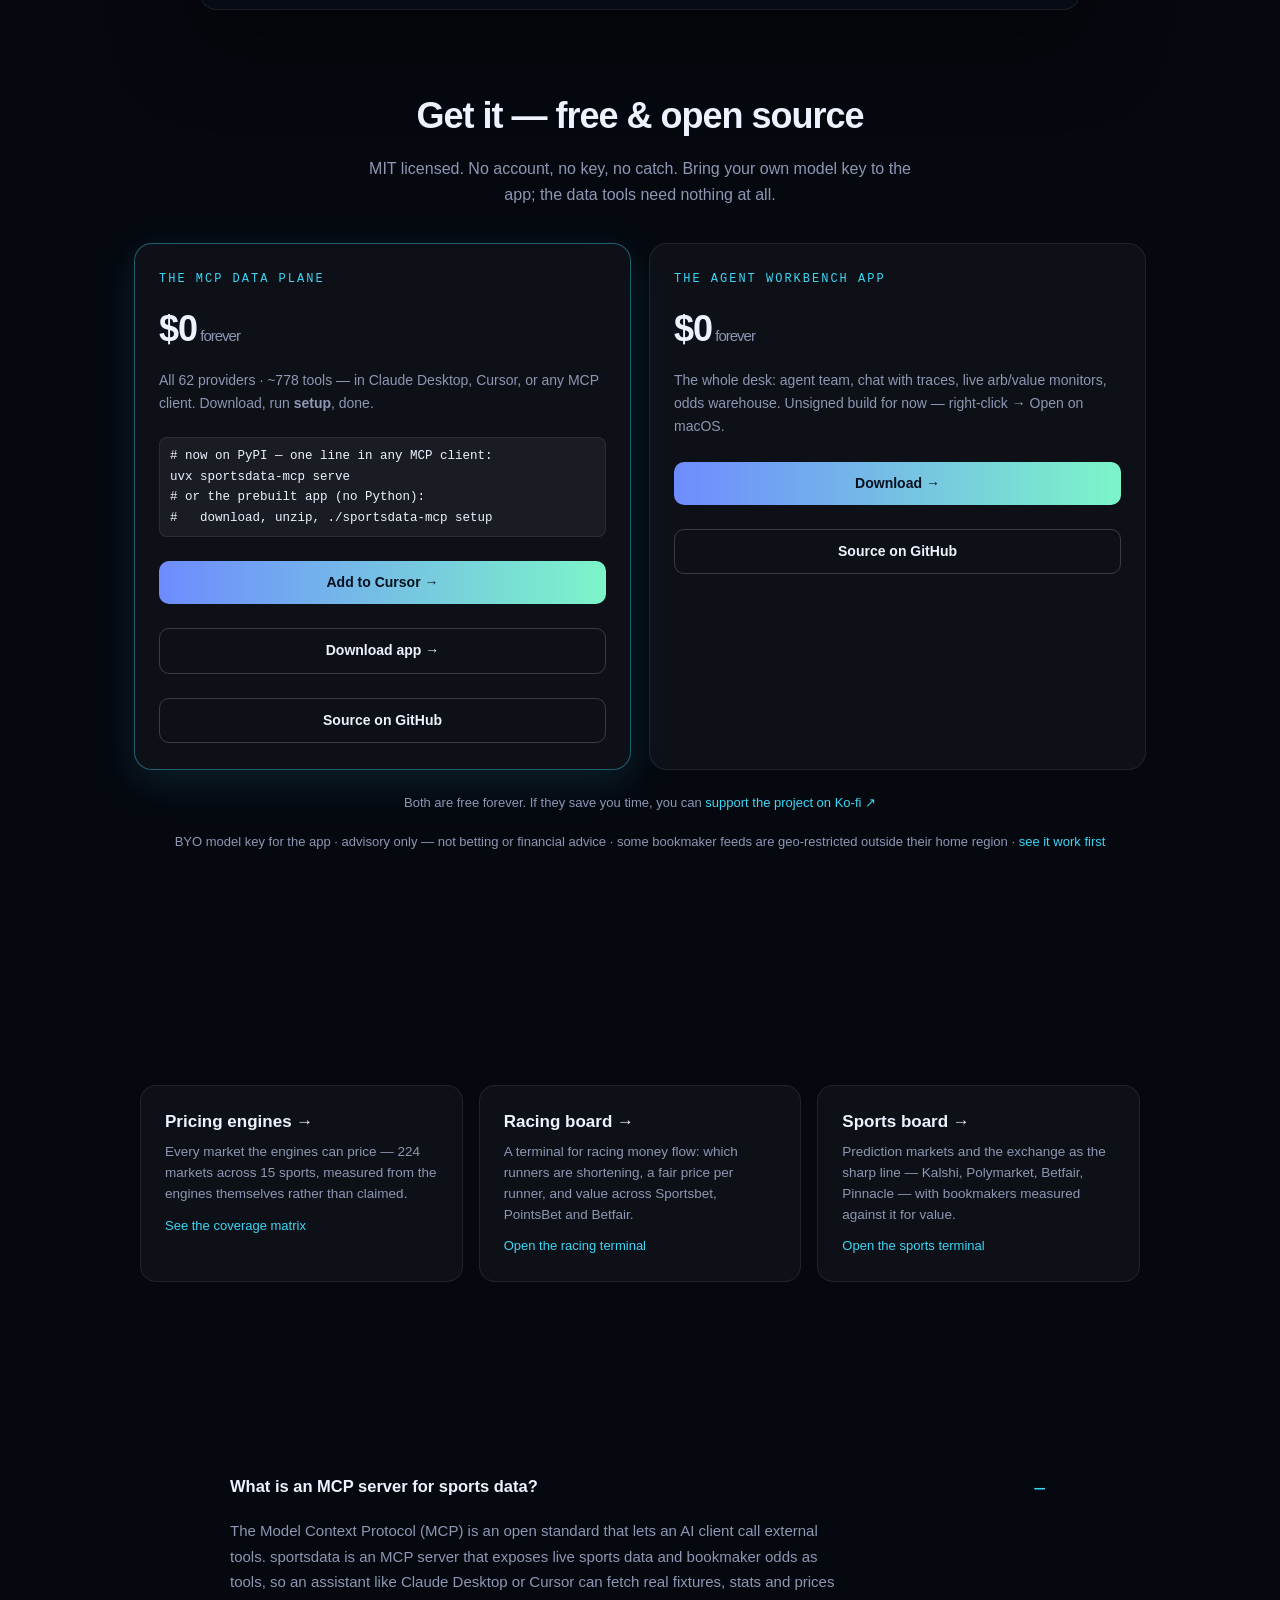
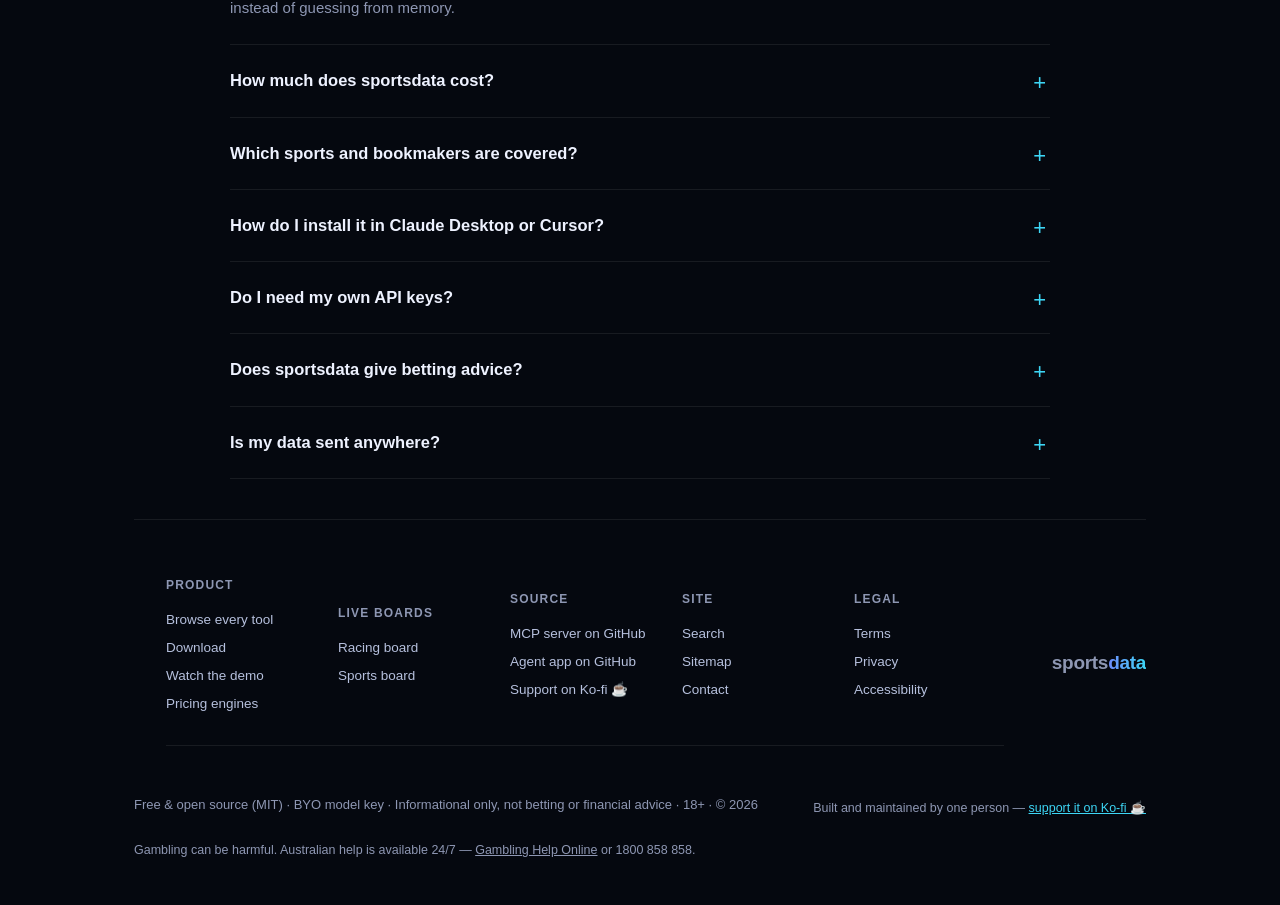
==== commit 0653ac23: "Merge origin/main: keep upstream content, re-apply the SEO and support layer origin/main had five de" ====
--- a/index.html
+++ b/index.html
@@ -4,7 +4,7 @@
 <meta charset="utf-8">
 <meta name="viewport" content="width=device-width, initial-scale=1">
 <title>Sports Data MCP Server — Live Odds &amp; Stats | sportsdata</title>
-<meta name="description" content="Free, open-source MCP server giving Claude, Cursor or any AI client live sports data and cross-book odds — 29 providers, ~522 tools. No account, no key, no catch.">
+<meta name="description" content="Free, open-source MCP server giving Claude, Cursor or any AI client live sports data and cross-book odds — 60+ providers, 750+ tools. No account, no key, no catch.">
 <link rel="canonical" href="https://sportsdata-ai.com/">
 <meta name="robots" content="index, follow, max-image-preview:large, max-snippet:-1, max-video-preview:-1">
 <meta name="theme-color" content="#05080f">
@@ -21,17 +21,19 @@
 <meta property="og:locale" content="en_AU">
 <meta property="og:url" content="https://sportsdata-ai.com/">
 <meta property="og:title" content="Sports Data MCP Server — Live Odds &amp; Stats in Your Own AI Tool">
-<meta property="og:description" content="Free, open-source MCP server giving Claude, Cursor or any AI client live sports data and cross-book odds — 29 providers, ~522 tools. No account, no key, no catch.">
+<meta property="og:description" content="Free, open-source MCP server giving Claude, Cursor or any AI client live sports data and cross-book odds — 60+ providers, 750+ tools. No account, no key, no catch.">
 <meta property="og:image" content="https://sportsdata-ai.com/assets/og-cover.jpg">
 <meta property="og:image:width" content="1200">
 <meta property="og:image:height" content="630">
 <meta property="og:image:alt" content="sportsdata — live odds and stats in your own AI tool. Free and open source MCP server.">
 <meta name="twitter:card" content="summary_large_image">
 <meta name="twitter:title" content="Sports Data MCP Server — Live Odds &amp; Stats in Your Own AI Tool">
-<meta name="twitter:description" content="Free, open-source MCP server giving any AI client live sports data and cross-book odds — 29 providers, ~522 tools.">
+<meta name="twitter:description" content="Free, open-source MCP server giving any AI client live sports data and cross-book odds — 60+ providers, 750+ tools.">
 <meta name="twitter:image" content="https://sportsdata-ai.com/assets/og-cover.jpg">
 
-<!-- structured data -->
+<!-- Structured data. Counts are deliberately written as "60+"/"750+" rather than exact
+     figures: the real numbers come from catalogue.json at runtime and move every time a
+     provider ships, and stale precision here is worse than honest approximation. -->
 <script type="application/ld+json">
 {
   "@context": "https://schema.org",
@@ -62,7 +64,8 @@
       "email": "danieltomaro@icloud.com",
       "sameAs": [
         "https://github.com/DanielTomaro13/sportsdata-mcp",
-        "https://github.com/DanielTomaro13/sportsdata-agents"
+        "https://github.com/DanielTomaro13/sportsdata-agents",
+        "https://ko-fi.com/danieltomaro"
       ]
     },
     {
@@ -77,7 +80,7 @@
       "softwareHelp": "https://github.com/DanielTomaro13/sportsdata-mcp",
       "license": "https://opensource.org/licenses/MIT",
       "isAccessibleForFree": true,
-      "description": "An MCP server exposing live sports data and cross-book betting odds from 29 providers as roughly 522 tools, usable from Claude Desktop, Cursor or any MCP client.",
+      "description": "An MCP server exposing live sports data and cross-book betting odds from 60+ providers as 750+ tools, usable from Claude Desktop, Cursor or any MCP client.",
       "publisher": { "@id": "https://sportsdata-ai.com/#org" },
       "offers": {
         "@type": "Offer",
@@ -103,7 +106,7 @@
           "name": "How much does sportsdata cost?",
           "acceptedAnswer": {
             "@type": "Answer",
-            "text": "Nothing. Both the MCP data plane and the agent workbench app are free and MIT licensed. There is no account and no API key to buy. If you use the agent app you supply your own model key, and you pay your model provider directly for that usage."
+            "text": "Nothing. Both the MCP data plane and the agent workbench app are free and MIT licensed. There is no account and no API key to buy. If you use the agent app you supply your own model key, and you pay your model provider directly for that usage. Donations on Ko-fi are voluntary and unlock nothing."
           }
         },
         {
@@ -111,7 +114,7 @@
           "name": "Which sports and bookmakers are covered?",
           "acceptedAnswer": {
             "@type": "Answer",
-            "text": "Twenty-nine providers in total: AFL, NRL, NBA, MLB, NFL, NHL, EPL, cricket, golf, tennis, F1, UFC and horse, harness and greyhound racing; plus 11 bookmakers including Sportsbet, TAB, Pinnacle, Unibet, PointsBet, Ladbrokes, Neds, betr, Dabble and FanDuel, and the Kalshi and Polymarket prediction markets."
+            "text": "Over 60 providers. Sport and stats feeds cover AFL, NRL, NBA, MLB, NFL, NHL, EPL, cricket, golf, tennis, F1, UFC, and horse, harness and greyhound racing. Odds come from bookmakers including Sportsbet, TAB, Pinnacle, Unibet, PointsBet, Ladbrokes, Neds, betr, Dabble and FanDuel, plus odds aggregators and the Kalshi and Polymarket prediction markets."
           }
         },
         {
@@ -120,6 +123,14 @@
           "acceptedAnswer": {
             "@type": "Answer",
             "text": "The server is published on PyPI, so a single line wires it into any MCP client: uvx sportsdata-mcp serve. There is also a prebuilt app that needs no Python — download it, unzip, and run ./sportsdata-mcp setup."
+          }
+        },
+        {
+          "@type": "Question",
+          "name": "Do I need my own API keys?",
+          "acceptedAnswer": {
+            "@type": "Answer",
+            "text": "For most providers, no. A subset of feeds require a key you obtain yourself from that provider; those are marked with a key icon in the tool browser, and everything else works with no credentials at all."
           }
         },
         {
@@ -135,7 +146,7 @@
           "name": "Is my data sent anywhere?",
           "acceptedAnswer": {
             "@type": "Answer",
-            "text": "No. The MCP server runs on your own machine and talks directly to the upstream data providers. Your conversations never reach us, and this website sets no cookies and runs no analytics by default."
+            "text": "No. The MCP server runs on your own machine and talks directly to the upstream data providers, so your conversations and your model key never reach us. This website uses Cloudflare Web Analytics for page counts, which sets no cookies, does no fingerprinting and does not track you across other sites."
           }
         }
       ]
@@ -192,7 +203,7 @@
   .navlinks { display: flex; gap: 18px; flex-wrap: wrap; }
   .navlinks a { color: var(--dim); text-decoration: none; font-size: 14px; transition: color .2s; }
   .navlinks a:hover, .navlinks a:focus-visible { color: var(--ink); }
-  @media (max-width: 860px) { .navlinks { display: none; } }
+  @media (max-width: 900px) { .navlinks { display: none; } }
   .skiplink { position: absolute; left: -9999px; top: 0; background: var(--acc2); color: #06101f;
     padding: 10px 18px; border-radius: 0 0 10px 0; font-weight: 650; z-index: 100; }
   .skiplink:focus { left: 0; }
@@ -458,7 +469,7 @@
   <div id="main-content"></div>
 
   <div class="hero">
-    <div class="eyebrow"><span class="dot"></span> Cross-book odds from 11 bookmakers and 2 prediction markets, plus 15 sports feeds</div>
+    <div class="eyebrow"><span class="dot"></span><span data-cat="headline">Cross-book odds from 10 bookmakers, 4 odds aggregators and 2 prediction markets, plus 42 sports feeds</span></div>
     <h1>Live odds &amp; stats.<br><span class="grad">In your own AI tool.</span></h1>
     <p class="sub"><b>Free and open source.</b> A live sports data plane as <b>MCP tools</b> —
     cross-book odds, official stats and results — wired straight into the AI client you
@@ -531,7 +542,7 @@
       .tb-ex pre{margin:7px 0 0;background:rgba(0,0,0,.32);border:1px solid var(--border,rgba(255,255,255,.08));border-radius:8px;padding:10px 12px;font-family:var(--mono,monospace);font-size:11px;color:var(--dim,#8e97b3);overflow:auto;max-height:240px;line-height:1.45;white-space:pre}
       .tb-empty{color:var(--faint,#62748f);font-size:13px;padding:24px;text-align:center}
     </style>
-    <div class="sec-head"><h2>Browse every tool</h2><p>Pick an MCP to see exactly what it gives you — every tool, across 29 data providers.</p></div>
+    <div class="sec-head"><h2>Browse every tool</h2><p>Pick an MCP to see exactly what it gives you — every tool, across <span data-cat="providers">60</span> data providers.</p></div>
     <p class="boundary"><b>These are the data tools, inside your own AI client</b> (Claude Desktop, Cursor, ChatGPT… — you bring your model key). <b>No agents, no app to run</b> — just live sports &amp; odds in the assistant you already use. <em>Want the chat, the agent team and the live monitors too? That's the <a href="#app" style="color:var(--acc2)">agent workbench app</a> — also free, also open source, and a separate download.</em></p>
     <div class="tb">
       <div class="tb-left">
@@ -550,17 +561,37 @@
     try { cat = await (await fetch("catalogue.json", { cache: "no-store" })).json(); }
     catch { provsEl.innerHTML = '<div class="tb-empty">catalogue unavailable</div>'; return; }
     const provs = cat.providers, total = provs.reduce((n, p) => n + p.count, 0);
-    const BYOKEY = new Set(["twitter"]);  // feeds that need the customer's OWN provider key (DataGolf + La Liga keys are provided)
+    // BYO comes from the catalogue's own `byo` flag, which is generated from the specs'
+    // `requires_user_key`. It used to be a hardcoded Set(["twitter"]) here, which was
+    // right for exactly as long as there was one such provider — there are now 19.
+    const isByo = p => !!p.byo;
     if (searchEl) searchEl.placeholder = `Search ${total} tools…`;
-    const item = p => `<button class="tb-prov" data-id="${esc(p.id)}"><span>${esc(p.name)}</span>${p.kind === "gambling" ? '<span class="geo">⚠</span>' : ''}${BYOKEY.has(p.id) ? '<span class="byo" title="needs your own provider key">🔑</span>' : ''}<span class="pc">${p.count}</span></button>`;
+    // Keep the prose counts in step with the catalogue. These used to be hand-typed and
+    // said "29 providers · ~522 tools" long after the real figures were 60 and 753 —
+    // a page that undersells the product by 40% is worse than one that says nothing.
+    const fill = (sel, n) => document.querySelectorAll(`[data-cat="${sel}"]`).forEach(el => el.textContent = n);
+    fill("providers", provs.length);
+    fill("tools", total);
+    // The hero line is written as ONE span: `.eyebrow` is an inline-flex container, so
+    // separate count spans became flex items and the sentence rendered as a broken row.
+    const n = tag => provs.filter(p => p.tag === tag).length;
+    fill("headline", `Cross-book odds from ${n("bookmaker")} bookmakers, ${n("aggregator")} odds `
+      + `aggregators and ${n("prediction")} prediction markets, plus ${n("sport")} sports feeds`);
+    const item = p => `<button class="tb-prov" data-id="${esc(p.id)}"><span>${esc(p.name)}</span>${p.kind === "gambling" ? '<span class="geo">⚠</span>' : ''}${isByo(p) ? '<span class="byo" title="needs your own provider key">🔑</span>' : ''}<span class="pc">${p.count}</span></button>`;
     const sport = provs.filter(p => p.kind === "sport"), gamb = provs.filter(p => p.kind === "gambling");
-    provsEl.innerHTML = `<div class="tb-glabel">Sport &amp; stats</div>${sport.map(item).join("")}<div class="tb-glabel">Gambling &amp; odds</div>${gamb.map(item).join("")}`;
+    // Anything that is neither still gets a home — `social` providers were previously
+    // filtered into no list at all, so their tools were counted in the total and
+    // rendered nowhere.
+    const other = provs.filter(p => p.kind !== "sport" && p.kind !== "gambling");
+    provsEl.innerHTML = `<div class="tb-glabel">Sport &amp; stats</div>${sport.map(item).join("")}`
+      + `<div class="tb-glabel">Gambling &amp; odds</div>${gamb.map(item).join("")}`
+      + (other.length ? `<div class="tb-glabel">Other</div>${other.map(item).join("")}` : "");
     let current = provs[0];
     const mark = () => provsEl.querySelectorAll(".tb-prov").forEach(b => b.classList.toggle("active", b.dataset.id === current.id));
     const renderTools = (p, q = "") => {
       const tt = q ? p.tools.filter(t => t.name.includes(q) || (t.desc || "").toLowerCase().includes(q)) : p.tools;
       rightEl.innerHTML = `<div class="tb-rhead"><h3>${esc(p.name)}</h3><span class="k ${esc(p.kind)}">${esc(p.kind)}</span></div>`
-        + `<div class="tb-rsub">${p.count} tools${p.kind === "gambling" ? " · may be geo-restricted in your region" : ""}${BYOKEY.has(p.id) ? " · 🔑 needs your own " + esc(p.name) + " key" : ""}</div>`
+        + `<div class="tb-rsub">${p.count} tools${p.kind === "gambling" ? " · may be geo-restricted in your region" : ""}${isByo(p) ? " · 🔑 needs your own " + esc(p.name) + " key" : ""}${p.verified === false ? " · shapes documented from the vendor, not yet verified live" : ""}</div>`
         + (tt.length ? tt.map(t => {
             const args = (t.args && t.args.length)
               ? `<div class="tb-args">${t.args.map(a => `<span class="arg${a.r ? " req" : ""}">${esc(a.n)}<i>${esc(a.t)}</i></span>`).join("")}</div>`
@@ -642,7 +673,7 @@
         <p>Bring your own Claude, GPT or Gemini key — or plug the data plane straight
         into your own client as an MCP server.</p></div>
       <div class="step"><h4>Agents query live data</h4>
-        <p>Specialist agents pull from 29 providers — bookmakers, prediction markets, official league APIs,
+        <p>Specialist agents pull from <span data-cat="providers">60</span> providers — bookmakers, prediction markets, official league APIs,
         racing &amp; fantasy feeds — through one capability-tagged tool surface.</p></div>
       <div class="step"><h4>Grounded answers</h4>
         <p>Every number traces to a tool result, verified before it reaches you.
@@ -713,7 +744,7 @@
       <div class="tier feat getcard">
         <div class="tname">The MCP data plane</div>
         <div class="tprice">$0<span> forever</span></div>
-        <div class="tdesc">All 29 providers · ~522 tools — in Claude Desktop, Cursor, or any MCP client. Download, run <b>setup</b>, done.</div>
+        <div class="tdesc">All <span data-cat="providers">60</span> providers · ~<span data-cat="tools">753</span> tools — in Claude Desktop, Cursor, or any MCP client. Download, run <b>setup</b>, done.</div>
         <code># now on PyPI — one line in any MCP client:
 uvx sportsdata-mcp serve
 # or the prebuilt app (no Python):
@@ -776,7 +807,7 @@
         font-weight:600;color:var(--ink);position:relative}
       .faq summary::-webkit-details-marker{display:none}
       .faq summary::after{content:"+";position:absolute;right:4px;top:16px;font-size:22px;
-        font-weight:400;color:var(--acc2);transition:transform .25s var(--ease)}
+        font-weight:400;color:var(--acc2)}
       .faq details[open] summary::after{content:"−"}
       .faq .a{padding:0 0 20px;color:var(--dim);font-size:15px;line-height:1.7;max-width:74ch}
       .faq .a code{font-family:var(--mono);font-size:13px;background:rgba(255,255,255,.06);
@@ -796,21 +827,29 @@
         <summary>How much does sportsdata cost?</summary>
         <div class="a">Nothing. Both the MCP data plane and the agent workbench app are free and MIT
         licensed. There is no account and no API key to buy. If you use the agent app you supply your
-        own model key, and you pay your model provider directly for that usage.</div>
+        own model key, and you pay your model provider directly for that usage.
+        <a href="https://ko-fi.com/danieltomaro" target="_blank" rel="noopener">Donations</a> are
+        voluntary and unlock nothing.</div>
       </details>
       <details>
         <summary>Which sports and bookmakers are covered?</summary>
-        <div class="a">Twenty-nine providers in total. Sport and stats: AFL, NRL, NBA, MLB, NFL, NHL,
-        EPL, cricket, golf, tennis, F1, UFC, and horse, harness and greyhound racing. Odds: 11
-        bookmakers including Sportsbet, TAB, Pinnacle, Unibet, PointsBet, Ladbrokes, Neds, betr,
-        Dabble and FanDuel, plus the Kalshi and Polymarket prediction markets.
-        <a href="#feeds">Browse every tool</a>.</div>
+        <div class="a">Over <span data-cat="providers">60</span> providers. Sport and stats feeds
+        cover AFL, NRL, NBA, MLB, NFL, NHL, EPL, cricket, golf, tennis, F1, UFC, and horse, harness
+        and greyhound racing. Odds come from bookmakers including Sportsbet, TAB, Pinnacle, Unibet,
+        PointsBet, Ladbrokes, Neds, betr, Dabble and FanDuel, plus odds aggregators and the Kalshi
+        and Polymarket prediction markets. <a href="#feeds">Browse every tool</a>.</div>
       </details>
       <details>
         <summary>How do I install it in Claude Desktop or Cursor?</summary>
         <div class="a">The server is published on PyPI, so a single line wires it into any MCP client:
         <code>uvx sportsdata-mcp serve</code>. There is also a prebuilt app that needs no Python —
         download it, unzip, and run <code>./sportsdata-mcp setup</code>. See <a href="#get">Get it</a>.</div>
+      </details>
+      <details>
+        <summary>Do I need my own API keys?</summary>
+        <div class="a">For most providers, no. A subset of feeds require a key you obtain yourself
+        from that provider — those are marked with a 🔑 in the tool browser above. Everything else
+        works with no credentials at all.</div>
       </details>
       <details>
         <summary>Does sportsdata give betting advice?</summary>
@@ -821,8 +860,9 @@
       <details>
         <summary>Is my data sent anywhere?</summary>
         <div class="a">No. The MCP server runs on your own machine and talks directly to the upstream
-        data providers. Your conversations never reach us, and this website sets no cookies and runs
-        no analytics by default — see the <a href="privacy.html">privacy policy</a>.</div>
+        data providers, so your conversations and your model key never reach us. This website uses
+        Cloudflare Web Analytics for page counts, which sets no cookies, does no fingerprinting and
+        does not track you across other sites — see the <a href="privacy.html">privacy policy</a>.</div>
       </details>
     </div>
   </section>
@@ -914,10 +954,13 @@
 window.ANALYTICS_URL = null;
 const GW = window.GATEWAY_URL;
 
-/* Consent gate. The banner only exists when ANALYTICS_URL is set — with no
-   analytics there is nothing to consent to, and a banner asking permission to
-   set cookies we never set would be theatre. The choice itself lives in
-   localStorage, not a cookie, so declining leaves nothing behind. */
+/* Consent gate for the OPTIONAL GoatCounter hook below, which is off.
+   Page analytics today is Cloudflare Web Analytics (see the beacon at the end of
+   this file): cookie-free, no fingerprinting, no cross-site tracking — which is
+   why the site needs no cookie banner, as privacy.html explains. If you ever set
+   ANALYTICS_URL to a script that DOES set cookies, this gate makes it opt-in:
+   nothing loads until the visitor accepts, and the choice lives in localStorage
+   rather than a cookie, so declining leaves nothing behind. */
 (() => {
   const url = window.ANALYTICS_URL;
   if (!url) return;
@@ -1198,5 +1241,10 @@
 
 loadCounters(); loadPrompts(); reveal(); marquees(); parallax();
 </script>
+<!-- Cloudflare Web Analytics. The token is a PUBLIC site identifier, not a
+     secret — it ships in the HTML of every page by design. Privacy-preserving: no
+     cookies, no fingerprinting, no cross-site tracking, which is why privacy.html
+     does not need a cookie banner. -->
+<script type="module" src="https://static.cloudflareinsights.com/beacon.min.js" data-cf-beacon='{"token": "5740db870bb34d4b844d2a9d8cce3455"}'></script>
 </body>
 </html>
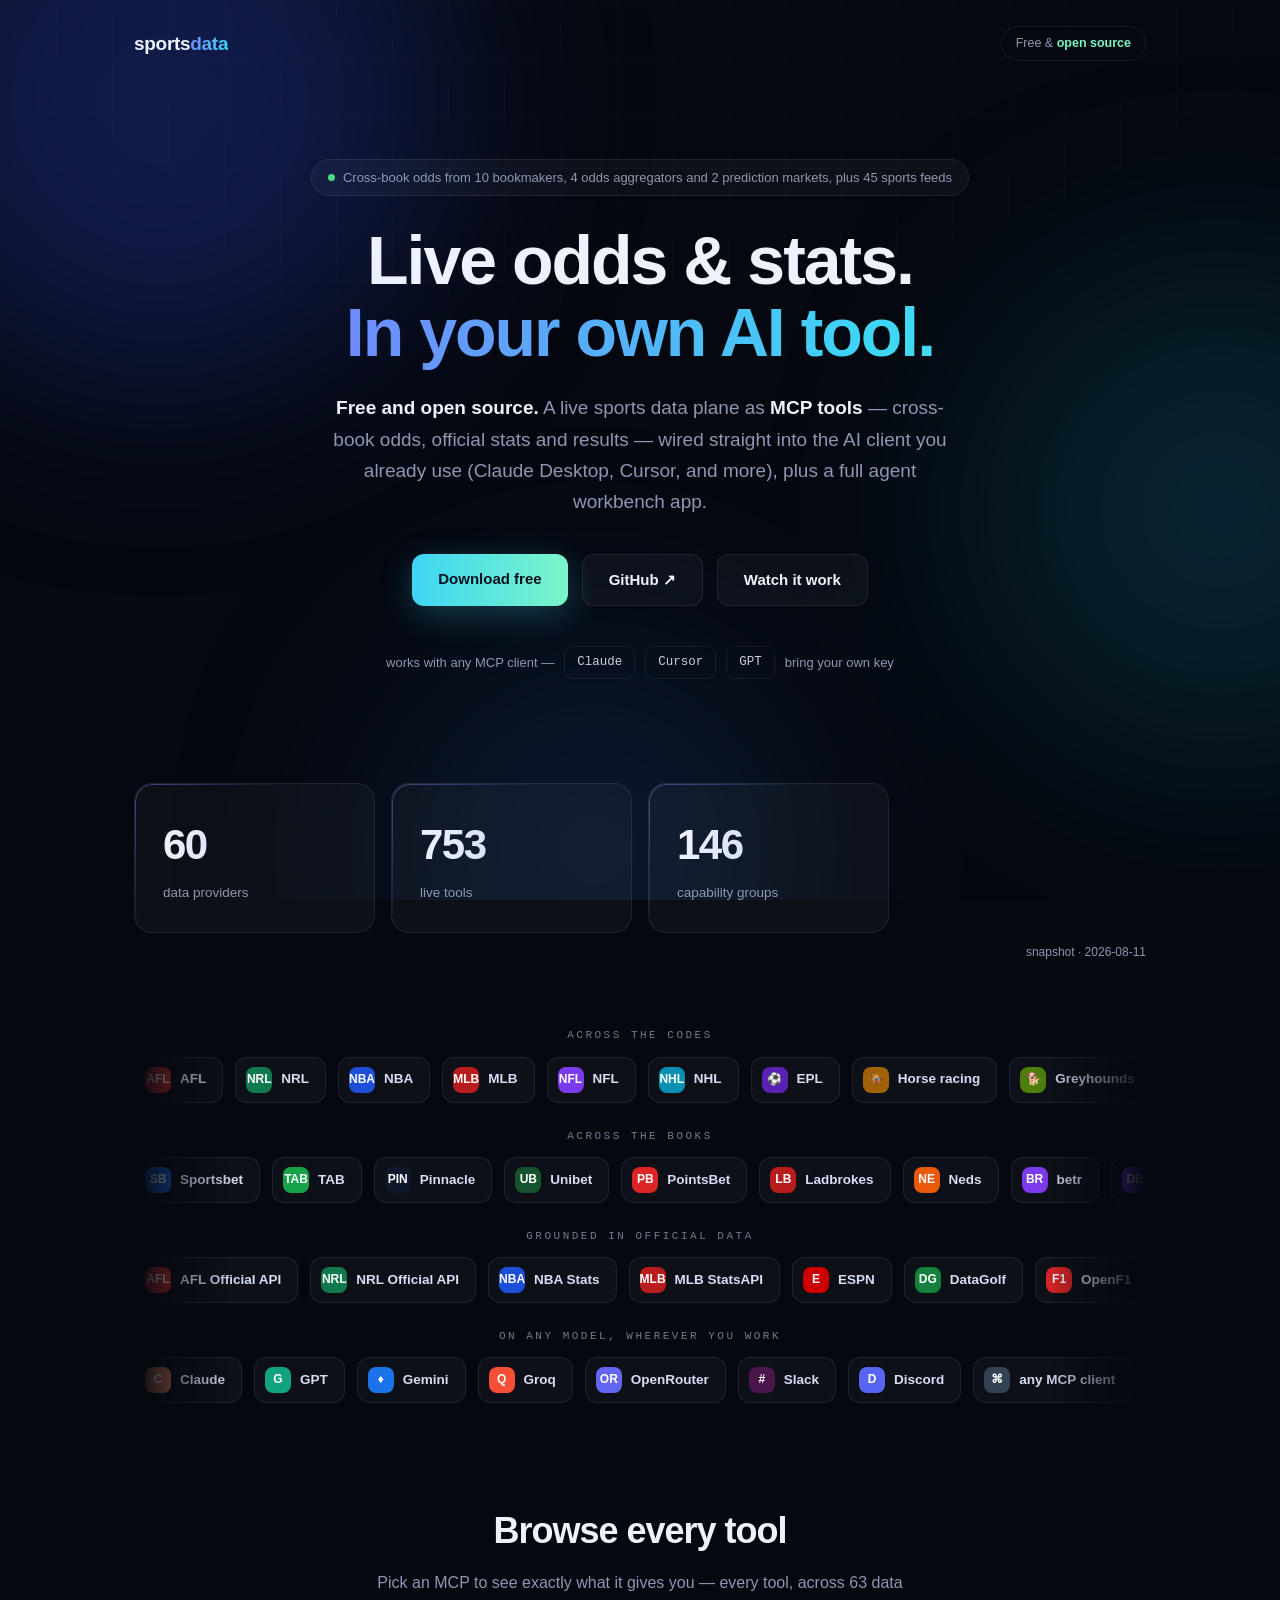
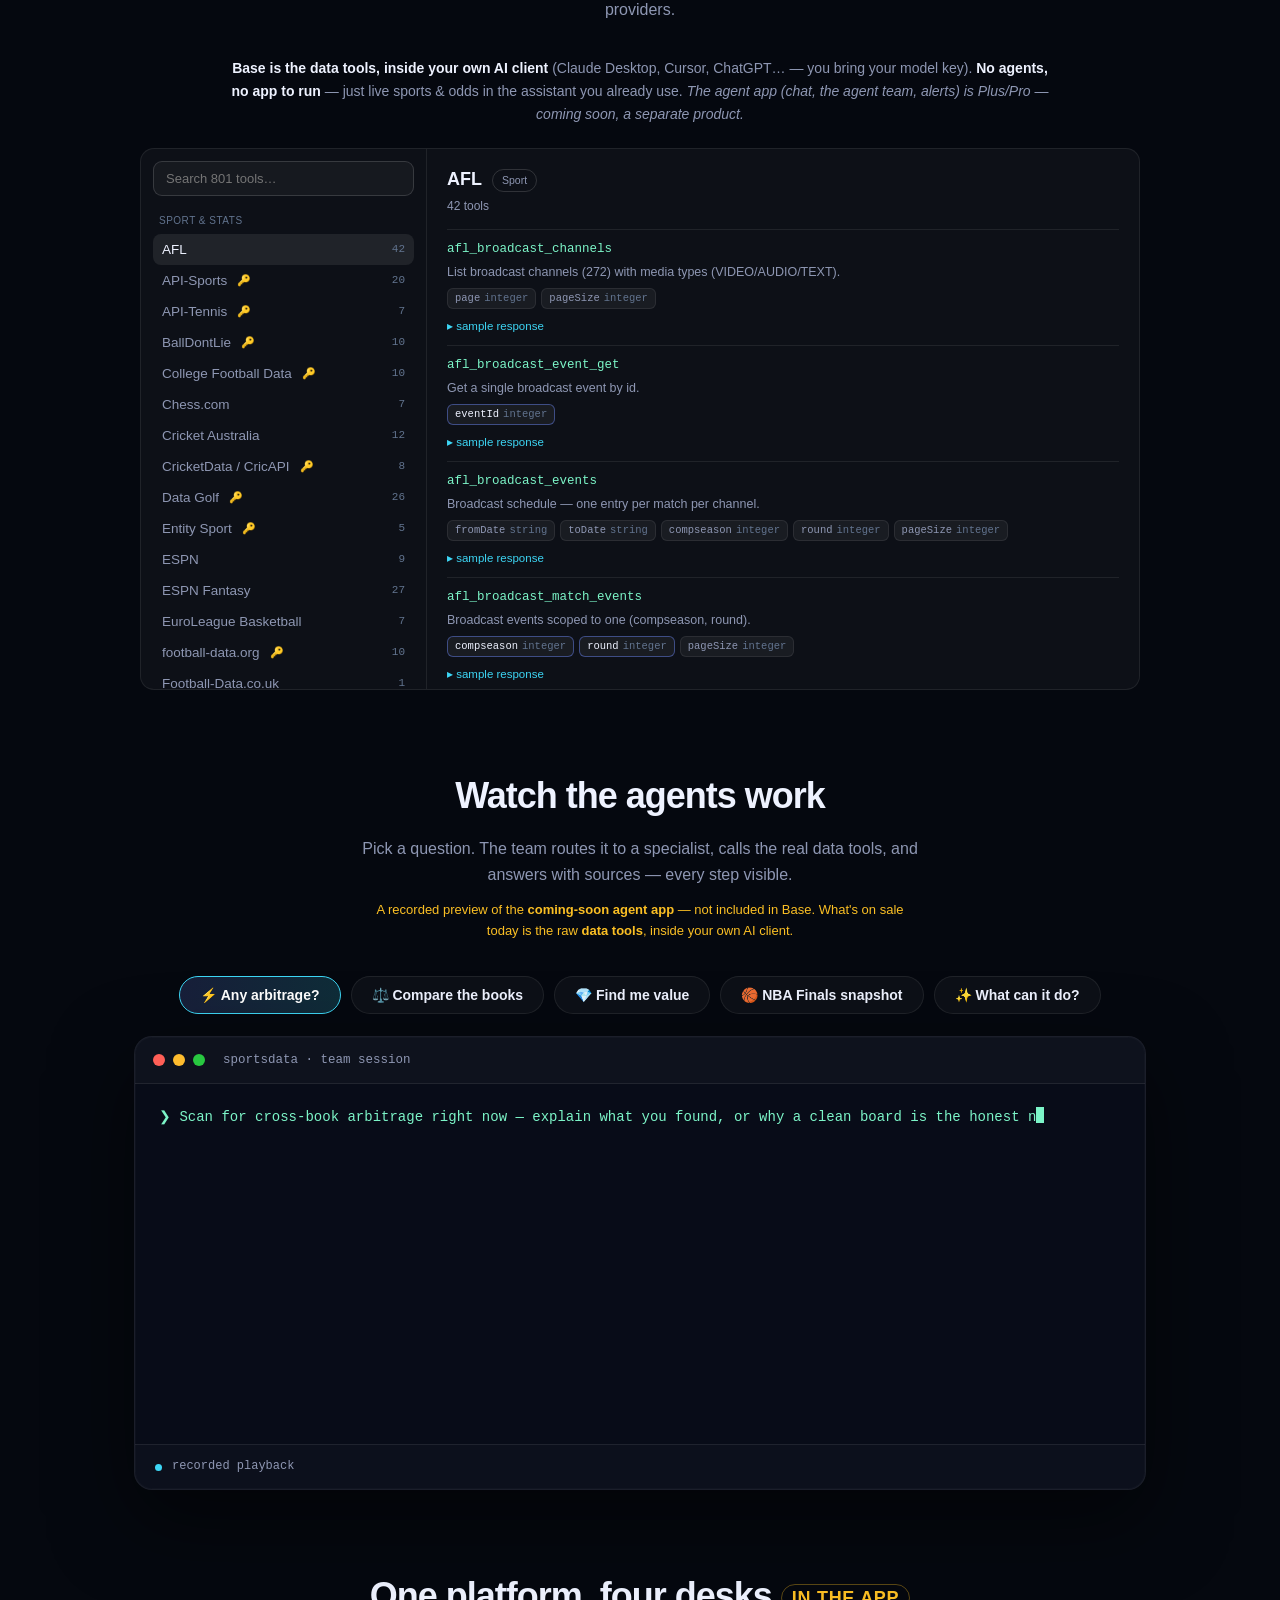
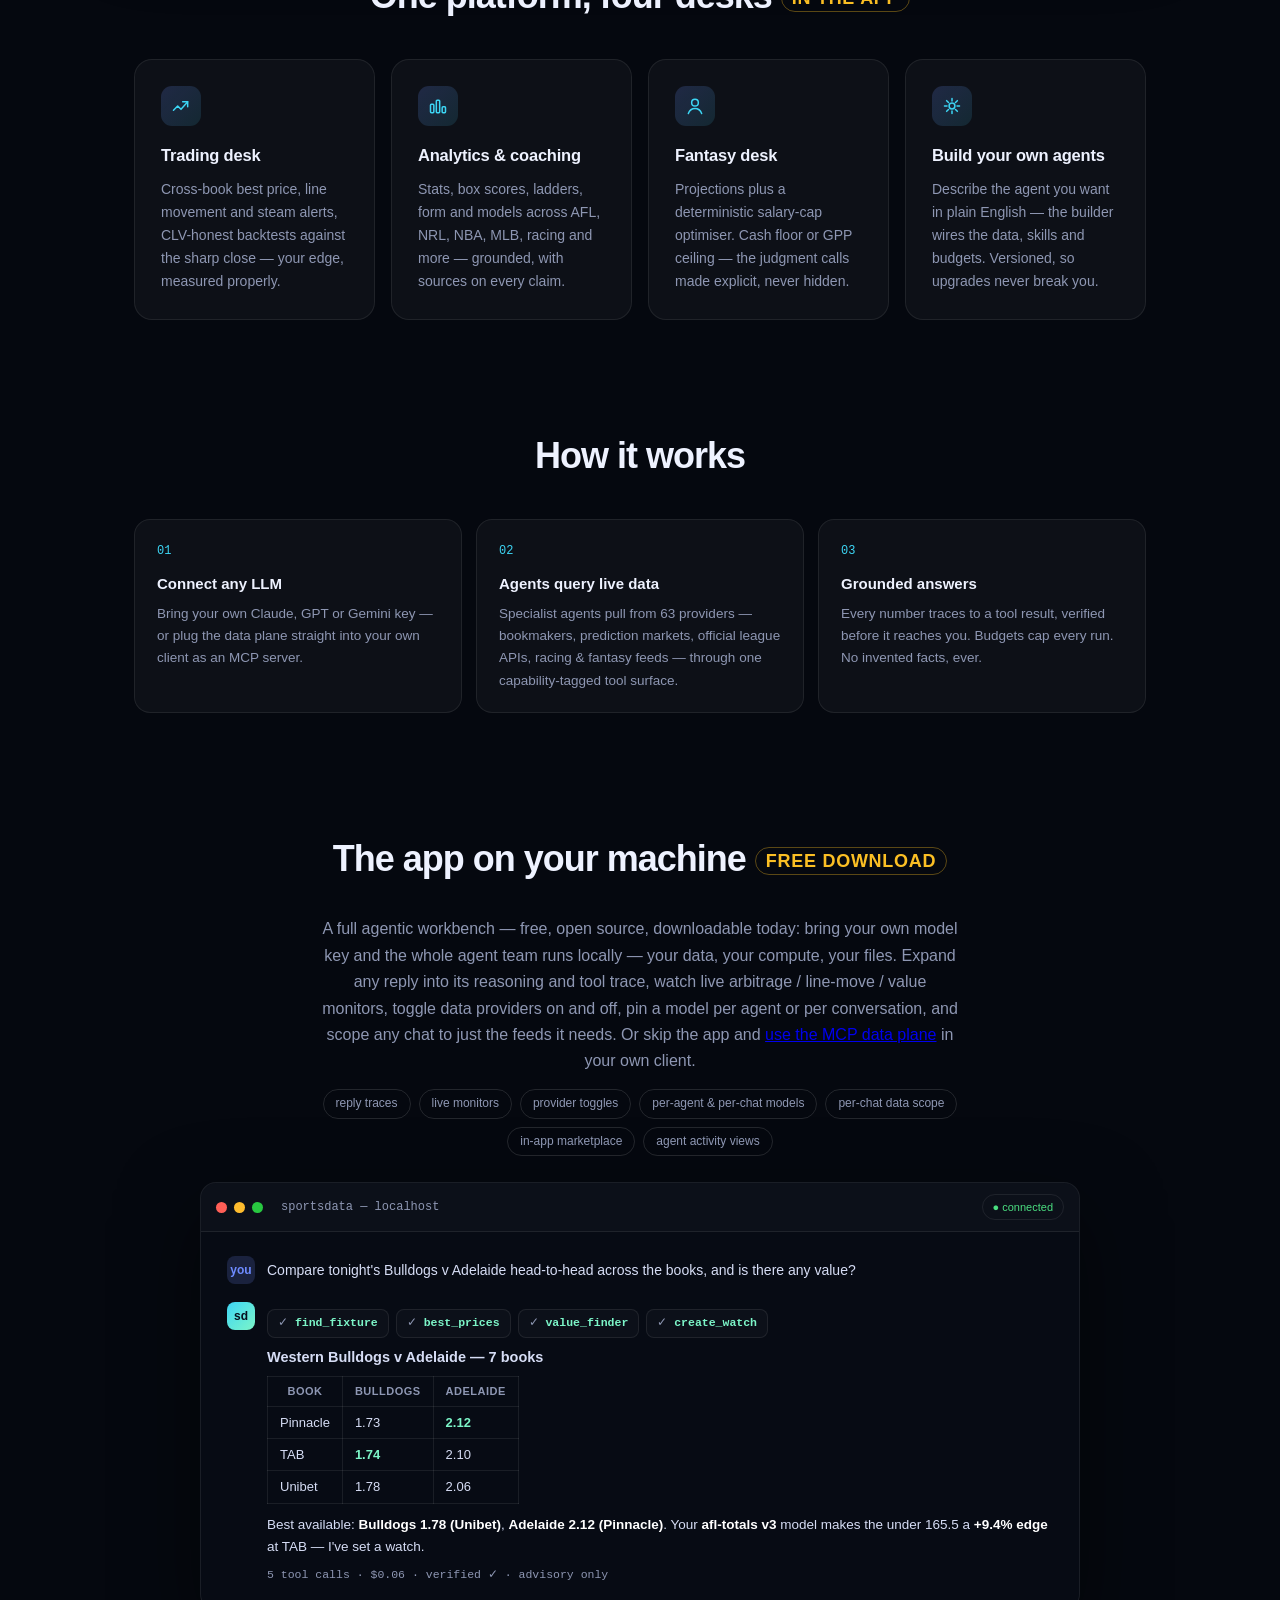
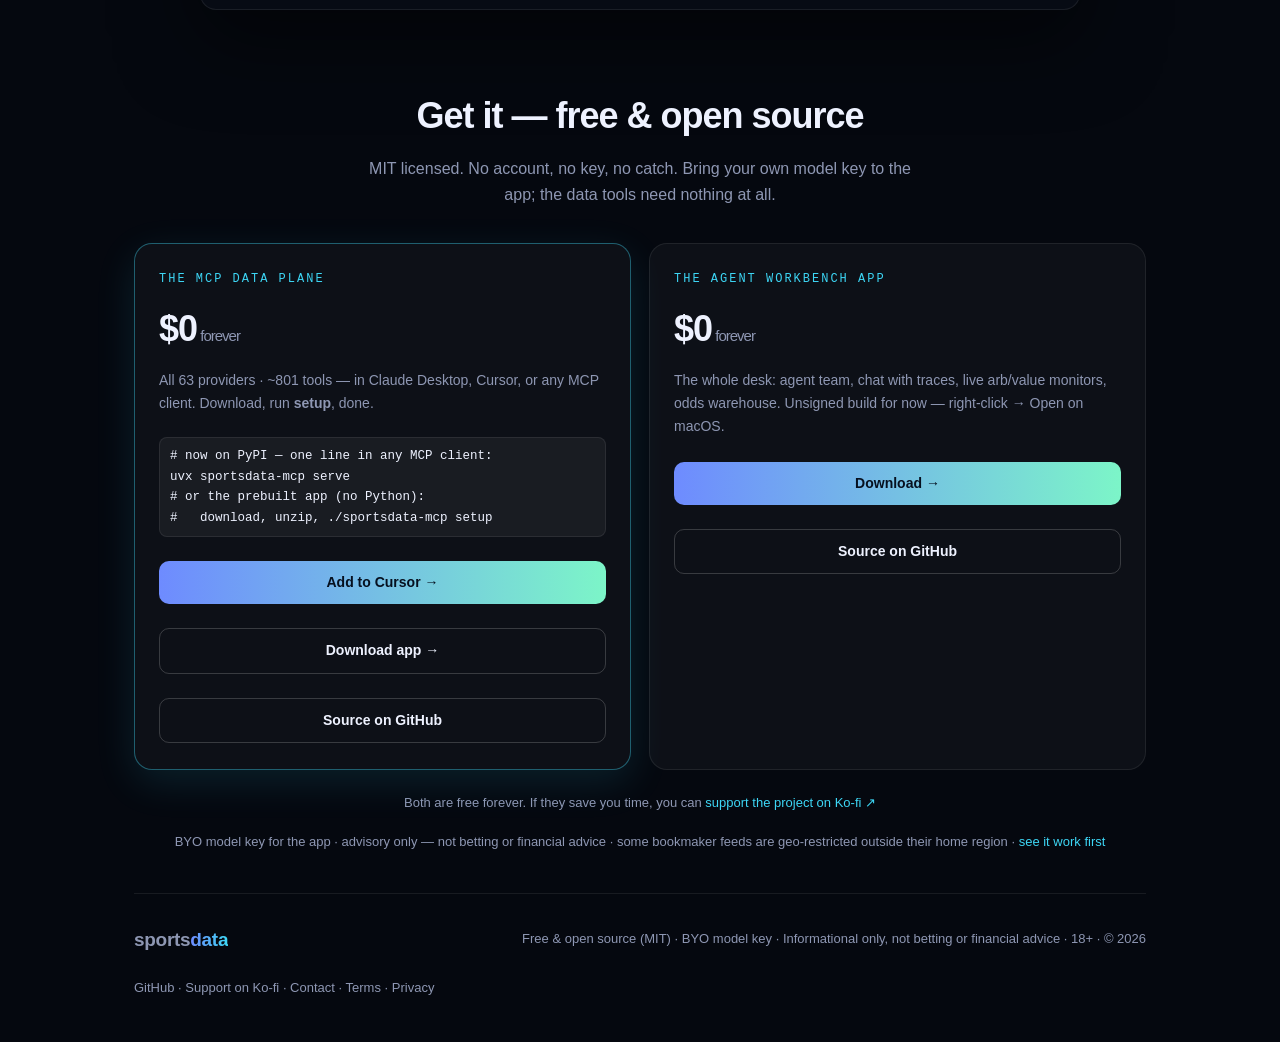
==== commit 64534866: "publish site update" ====
--- a/index.html
+++ b/index.html
@@ -3,157 +3,9 @@
 <head>
 <meta charset="utf-8">
 <meta name="viewport" content="width=device-width, initial-scale=1">
-<title>Sports Data MCP Server — Live Odds &amp; Stats | sportsdata</title>
-<meta name="description" content="Free, open-source MCP server giving Claude, Cursor or any AI client live sports data and cross-book odds — 60+ providers, 750+ tools. No account, no key, no catch.">
-<link rel="canonical" href="https://sportsdata-ai.com/">
-<meta name="robots" content="index, follow, max-image-preview:large, max-snippet:-1, max-video-preview:-1">
-<meta name="theme-color" content="#05080f">
-<meta name="author" content="sportsdata">
-
-<!-- icons -->
-<link rel="icon" href="/assets/icon.svg" type="image/svg+xml">
-<link rel="apple-touch-icon" href="/assets/apple-touch-icon.png">
-<link rel="manifest" href="/site.webmanifest">
-
-<!-- open graph / twitter -->
-<meta property="og:type" content="website">
-<meta property="og:site_name" content="sportsdata">
-<meta property="og:locale" content="en_AU">
-<meta property="og:url" content="https://sportsdata-ai.com/">
-<meta property="og:title" content="Sports Data MCP Server — Live Odds &amp; Stats in Your Own AI Tool">
-<meta property="og:description" content="Free, open-source MCP server giving Claude, Cursor or any AI client live sports data and cross-book odds — 60+ providers, 750+ tools. No account, no key, no catch.">
-<meta property="og:image" content="https://sportsdata-ai.com/assets/og-cover.jpg">
-<meta property="og:image:width" content="1200">
-<meta property="og:image:height" content="630">
-<meta property="og:image:alt" content="sportsdata — live odds and stats in your own AI tool. Free and open source MCP server.">
-<meta name="twitter:card" content="summary_large_image">
-<meta name="twitter:title" content="Sports Data MCP Server — Live Odds &amp; Stats in Your Own AI Tool">
-<meta name="twitter:description" content="Free, open-source MCP server giving any AI client live sports data and cross-book odds — 60+ providers, 750+ tools.">
-<meta name="twitter:image" content="https://sportsdata-ai.com/assets/og-cover.jpg">
-
-<!-- Structured data. Counts are deliberately written as "60+"/"750+" rather than exact
-     figures: the real numbers come from catalogue.json at runtime and move every time a
-     provider ships, and stale precision here is worse than honest approximation. -->
-<script type="application/ld+json">
-{
-  "@context": "https://schema.org",
-  "@graph": [
-    {
-      "@type": "WebSite",
-      "@id": "https://sportsdata-ai.com/#website",
-      "url": "https://sportsdata-ai.com/",
-      "name": "sportsdata",
-      "description": "Free, open-source MCP server for live sports data and cross-book odds.",
-      "inLanguage": "en",
-      "publisher": { "@id": "https://sportsdata-ai.com/#org" },
-      "potentialAction": {
-        "@type": "SearchAction",
-        "target": {
-          "@type": "EntryPoint",
-          "urlTemplate": "https://sportsdata-ai.com/search.html?q={search_term_string}"
-        },
-        "query-input": "required name=search_term_string"
-      }
-    },
-    {
-      "@type": "Organization",
-      "@id": "https://sportsdata-ai.com/#org",
-      "name": "sportsdata",
-      "url": "https://sportsdata-ai.com/",
-      "logo": "https://sportsdata-ai.com/assets/icon-512.png",
-      "email": "danieltomaro@icloud.com",
-      "sameAs": [
-        "https://github.com/DanielTomaro13/sportsdata-mcp",
-        "https://github.com/DanielTomaro13/sportsdata-agents",
-        "https://ko-fi.com/danieltomaro"
-      ]
-    },
-    {
-      "@type": "SoftwareApplication",
-      "@id": "https://sportsdata-ai.com/#app",
-      "name": "sportsdata MCP",
-      "applicationCategory": "DeveloperApplication",
-      "applicationSubCategory": "Model Context Protocol server",
-      "operatingSystem": "macOS, Windows, Linux",
-      "url": "https://sportsdata-ai.com/",
-      "downloadUrl": "https://api.sportsdata-ai.com/download",
-      "softwareHelp": "https://github.com/DanielTomaro13/sportsdata-mcp",
-      "license": "https://opensource.org/licenses/MIT",
-      "isAccessibleForFree": true,
-      "description": "An MCP server exposing live sports data and cross-book betting odds from 60+ providers as 750+ tools, usable from Claude Desktop, Cursor or any MCP client.",
-      "publisher": { "@id": "https://sportsdata-ai.com/#org" },
-      "offers": {
-        "@type": "Offer",
-        "price": "0",
-        "priceCurrency": "AUD",
-        "availability": "https://schema.org/InStock"
-      }
-    },
-    {
-      "@type": "FAQPage",
-      "@id": "https://sportsdata-ai.com/#faq",
-      "mainEntity": [
-        {
-          "@type": "Question",
-          "name": "What is an MCP server for sports data?",
-          "acceptedAnswer": {
-            "@type": "Answer",
-            "text": "The Model Context Protocol (MCP) is an open standard that lets an AI client call external tools. sportsdata is an MCP server that exposes live sports data and bookmaker odds as tools, so an assistant like Claude Desktop or Cursor can fetch real fixtures, stats and prices instead of guessing from memory."
-          }
-        },
-        {
-          "@type": "Question",
-          "name": "How much does sportsdata cost?",
-          "acceptedAnswer": {
-            "@type": "Answer",
-            "text": "Nothing. Both the MCP data plane and the agent workbench app are free and MIT licensed. There is no account and no API key to buy. If you use the agent app you supply your own model key, and you pay your model provider directly for that usage. Donations on Ko-fi are voluntary and unlock nothing."
-          }
-        },
-        {
-          "@type": "Question",
-          "name": "Which sports and bookmakers are covered?",
-          "acceptedAnswer": {
-            "@type": "Answer",
-            "text": "Over 60 providers. Sport and stats feeds cover AFL, NRL, NBA, MLB, NFL, NHL, EPL, cricket, golf, tennis, F1, UFC, and horse, harness and greyhound racing. Odds come from bookmakers including Sportsbet, TAB, Pinnacle, Unibet, PointsBet, Ladbrokes, Neds, betr, Dabble and FanDuel, plus odds aggregators and the Kalshi and Polymarket prediction markets."
-          }
-        },
-        {
-          "@type": "Question",
-          "name": "How do I install it in Claude Desktop or Cursor?",
-          "acceptedAnswer": {
-            "@type": "Answer",
-            "text": "The server is published on PyPI, so a single line wires it into any MCP client: uvx sportsdata-mcp serve. There is also a prebuilt app that needs no Python — download it, unzip, and run ./sportsdata-mcp setup."
-          }
-        },
-        {
-          "@type": "Question",
-          "name": "Do I need my own API keys?",
-          "acceptedAnswer": {
-            "@type": "Answer",
-            "text": "For most providers, no. A subset of feeds require a key you obtain yourself from that provider; those are marked with a key icon in the tool browser, and everything else works with no credentials at all."
-          }
-        },
-        {
-          "@type": "Question",
-          "name": "Does sportsdata give betting advice?",
-          "acceptedAnswer": {
-            "@type": "Answer",
-            "text": "No. It returns data — prices, stats, fixtures and model outputs — for information only. Nothing on the site or in the tools is betting or financial advice, and the service is for adults aged 18 and over."
-          }
-        },
-        {
-          "@type": "Question",
-          "name": "Is my data sent anywhere?",
-          "acceptedAnswer": {
-            "@type": "Answer",
-            "text": "No. The MCP server runs on your own machine and talks directly to the upstream data providers, so your conversations and your model key never reach us. This website uses Cloudflare Web Analytics for page counts, which sets no cookies, does no fingerprinting and does not track you across other sites."
-          }
-        }
-      ]
-    }
-  ]
-}
-</script>
+<meta name="description" content="Live sports data and cross-book odds as MCP tools — wired straight into your own AI client. Stats, results, odds; bring your own model key.">
+<title>sportsdata — sports data MCPs for your own AI tool</title>
+<link rel="icon" href="data:image/svg+xml,%3Csvg xmlns='http://www.w3.org/2000/svg' viewBox='0 0 32 32'%3E%3Cdefs%3E%3ClinearGradient id='g' x1='0' y1='0' x2='1' y2='1'%3E%3Cstop offset='0' stop-color='%236e8bff'/%3E%3Cstop offset='1' stop-color='%237cf5c8'/%3E%3C/linearGradient%3E%3C/defs%3E%3Crect width='32' height='32' rx='8' fill='%2305080f'/%3E%3Cpath d='M7 21l6-6 4 4 8-9' stroke='url(%23g)' stroke-width='3' fill='none' stroke-linecap='round' stroke-linejoin='round'/%3E%3C/svg%3E">
 <style>
   :root {
     --bg: #05080f;
@@ -199,15 +51,7 @@
   main { max-width: 1060px; margin: 0 auto; padding: 0 24px; }
 
   /* ── nav ── */
-  nav { display: flex; align-items: center; justify-content: space-between; gap: 16px; padding: 26px 0; }
-  .navlinks { display: flex; gap: 18px; flex-wrap: wrap; }
-  .navlinks a { color: var(--dim); text-decoration: none; font-size: 14px; transition: color .2s; }
-  .navlinks a:hover, .navlinks a:focus-visible { color: var(--ink); }
-  @media (max-width: 900px) { .navlinks { display: none; } }
-  .skiplink { position: absolute; left: -9999px; top: 0; background: var(--acc2); color: #06101f;
-    padding: 10px 18px; border-radius: 0 0 10px 0; font-weight: 650; z-index: 100; }
-  .skiplink:focus { left: 0; }
-  :focus-visible { outline: 2px solid var(--acc2); outline-offset: 3px; border-radius: 4px; }
+  nav { display: flex; align-items: center; justify-content: space-between; padding: 26px 0; }
   .wordmark { font-weight: 800; font-size: 19px; letter-spacing: -.3px; }
   .wordmark span { background: linear-gradient(90deg, var(--acc1), var(--acc2));
                    -webkit-background-clip: text; background-clip: text; color: transparent; }
@@ -453,20 +297,10 @@
 <div class="orbs"><div class="orb a"></div><div class="orb b"></div><div class="orb c"></div></div>
 <div class="grid-bg"></div>
 <main>
-  <a class="skiplink" href="#main-content">Skip to content</a>
-  <nav aria-label="Primary">
+  <nav>
     <div class="wordmark">sports<span>data</span></div>
-    <div class="navlinks">
-      <a href="#feeds">Tools</a>
-      <a href="engines.html">Pricing engines</a>
-      <a href="board/">Racing board</a>
-      <a href="sports/">Sports board</a>
-      <a href="#faq">FAQ</a>
-      <a href="#get">Get it</a>
-    </div>
     <div class="chip">Free &amp; <b>open source</b></div>
   </nav>
-  <div id="main-content"></div>
 
   <div class="hero">
     <div class="eyebrow"><span class="dot"></span><span data-cat="headline">Cross-book odds from 10 bookmakers, 4 odds aggregators and 2 prediction markets, plus 42 sports feeds</span></div>
@@ -543,7 +377,7 @@
       .tb-empty{color:var(--faint,#62748f);font-size:13px;padding:24px;text-align:center}
     </style>
     <div class="sec-head"><h2>Browse every tool</h2><p>Pick an MCP to see exactly what it gives you — every tool, across <span data-cat="providers">60</span> data providers.</p></div>
-    <p class="boundary"><b>These are the data tools, inside your own AI client</b> (Claude Desktop, Cursor, ChatGPT… — you bring your model key). <b>No agents, no app to run</b> — just live sports &amp; odds in the assistant you already use. <em>Want the chat, the agent team and the live monitors too? That's the <a href="#app" style="color:var(--acc2)">agent workbench app</a> — also free, also open source, and a separate download.</em></p>
+    <p class="boundary"><b>Base is the data tools, inside your own AI client</b> (Claude Desktop, Cursor, ChatGPT… — you bring your model key). <b>No agents, no app to run</b> — just live sports &amp; odds in the assistant you already use. <em>The agent app (chat, the agent team, alerts) is Plus/Pro — coming soon, a separate product.</em></p>
     <div class="tb">
       <div class="tb-left">
         <input class="tb-search" id="tb-search" placeholder="Search tools…" />
@@ -615,7 +449,7 @@
       <h2>Watch the agents work</h2>
       <p>Pick a question. The team routes it to a specialist, calls the real data tools,
       and answers with sources — every step visible.</p>
-      <p style="font-size:13px;color:var(--warn,#fbbf24)">A recorded preview of the <b>agent workbench app</b>, which is a separate free download. If you just want the raw <b>data tools</b> inside your own AI client, you don't need the app at all.</p>
+      <p style="font-size:13px;color:var(--warn,#fbbf24)">A recorded preview of the <b>coming-soon agent app</b> — not included in Base. What's on sale today is the raw <b>data tools</b>, inside your own AI client.</p>
     </div>
     <div class="prompts" id="prompts"></div>
     <div class="console">
@@ -750,7 +584,7 @@
 # or the prebuilt app (no Python):
 #   download, unzip, ./sportsdata-mcp setup</code>
         <a class="buy" href="https://cursor.com/en/install-mcp?name=sportsdata&config=eyJjb21tYW5kIjogInV2eCIsICJhcmdzIjogWyJzcG9ydHNkYXRhLW1jcCIsICJzZXJ2ZSJdfQ==">Add to Cursor →</a>
-        <a class="buy ghost" href="thanks.html">Download app →</a>
+        <a class="buy ghost" href="https://api.sportsdata-ai.com/download">Download app →</a>
         <a class="buy ghost" href="https://github.com/DanielTomaro13/sportsdata-mcp">Source on GitHub</a>
       </div>
       <div class="tier getcard">
@@ -768,180 +602,12 @@
     <div class="tnote">BYO model key for the app · advisory only — not betting or financial advice · some bookmaker feeds are geo-restricted outside their home region · <a href="#demo">see it work first</a></div>
   </section>
 
-  <section id="explore">
-    <style>
-      .xgrid{display:grid;grid-template-columns:repeat(auto-fit,minmax(250px,1fr));gap:16px;max-width:1000px;margin:0 auto}
-      .xcard{display:block;text-decoration:none;background:var(--card);border:1px solid var(--card-border);
-        border-radius:16px;padding:22px 24px;transition:transform .3s var(--ease),border-color .3s}
-      .xcard:hover{transform:translateY(-3px);border-color:rgba(255,255,255,.22)}
-      .xcard h3{font-size:17px;color:var(--ink);margin-bottom:6px}
-      .xcard p{font-size:13.5px;color:var(--dim);line-height:1.55}
-      .xcard .go{display:inline-block;margin-top:10px;font-size:13px;color:var(--acc2)}
-    </style>
-    <div class="sec-head"><h2>Explore the rest of the site</h2>
-      <p>Three live surfaces built on the same data plane — all free to open, nothing to install.</p></div>
-    <div class="xgrid">
-      <a class="xcard" href="engines.html">
-        <h3>Pricing engines →</h3>
-        <p>Every market the engines can price — 224 markets across 15 sports, measured from the engines themselves rather than claimed.</p>
-        <span class="go">See the coverage matrix</span>
-      </a>
-      <a class="xcard" href="board/">
-        <h3>Racing board →</h3>
-        <p>A terminal for racing money flow: which runners are shortening, a fair price per runner, and value across Sportsbet, PointsBet and Betfair.</p>
-        <span class="go">Open the racing terminal</span>
-      </a>
-      <a class="xcard" href="sports/">
-        <h3>Sports board →</h3>
-        <p>Prediction markets and the exchange as the sharp line — Kalshi, Polymarket, Betfair, Pinnacle — with bookmakers measured against it for value.</p>
-        <span class="go">Open the sports terminal</span>
-      </a>
-    </div>
-  </section>
-
-  <section id="faq">
-    <style>
-      .faq{max-width:820px;margin:0 auto}
-      .faq details{border-bottom:1px solid var(--card-border);padding:4px 0}
-      .faq summary{cursor:pointer;list-style:none;padding:18px 30px 18px 0;font-size:16.5px;
-        font-weight:600;color:var(--ink);position:relative}
-      .faq summary::-webkit-details-marker{display:none}
-      .faq summary::after{content:"+";position:absolute;right:4px;top:16px;font-size:22px;
-        font-weight:400;color:var(--acc2)}
-      .faq details[open] summary::after{content:"−"}
-      .faq .a{padding:0 0 20px;color:var(--dim);font-size:15px;line-height:1.7;max-width:74ch}
-      .faq .a code{font-family:var(--mono);font-size:13px;background:rgba(255,255,255,.06);
-        border:1px solid var(--card-border);border-radius:6px;padding:2px 7px}
-      .faq .a a{color:var(--acc2)}
-    </style>
-    <div class="sec-head"><h2>Questions, answered</h2></div>
-    <div class="faq">
-      <details open>
-        <summary>What is an MCP server for sports data?</summary>
-        <div class="a">The Model Context Protocol (MCP) is an open standard that lets an AI client call
-        external tools. sportsdata is an MCP server that exposes live sports data and bookmaker odds
-        as tools, so an assistant like Claude Desktop or Cursor can fetch real fixtures, stats and
-        prices instead of guessing from memory.</div>
-      </details>
-      <details>
-        <summary>How much does sportsdata cost?</summary>
-        <div class="a">Nothing. Both the MCP data plane and the agent workbench app are free and MIT
-        licensed. There is no account and no API key to buy. If you use the agent app you supply your
-        own model key, and you pay your model provider directly for that usage.
-        <a href="https://ko-fi.com/danieltomaro" target="_blank" rel="noopener">Donations</a> are
-        voluntary and unlock nothing.</div>
-      </details>
-      <details>
-        <summary>Which sports and bookmakers are covered?</summary>
-        <div class="a">Over <span data-cat="providers">60</span> providers. Sport and stats feeds
-        cover AFL, NRL, NBA, MLB, NFL, NHL, EPL, cricket, golf, tennis, F1, UFC, and horse, harness
-        and greyhound racing. Odds come from bookmakers including Sportsbet, TAB, Pinnacle, Unibet,
-        PointsBet, Ladbrokes, Neds, betr, Dabble and FanDuel, plus odds aggregators and the Kalshi
-        and Polymarket prediction markets. <a href="#feeds">Browse every tool</a>.</div>
-      </details>
-      <details>
-        <summary>How do I install it in Claude Desktop or Cursor?</summary>
-        <div class="a">The server is published on PyPI, so a single line wires it into any MCP client:
-        <code>uvx sportsdata-mcp serve</code>. There is also a prebuilt app that needs no Python —
-        download it, unzip, and run <code>./sportsdata-mcp setup</code>. See <a href="#get">Get it</a>.</div>
-      </details>
-      <details>
-        <summary>Do I need my own API keys?</summary>
-        <div class="a">For most providers, no. A subset of feeds require a key you obtain yourself
-        from that provider — those are marked with a 🔑 in the tool browser above. Everything else
-        works with no credentials at all.</div>
-      </details>
-      <details>
-        <summary>Does sportsdata give betting advice?</summary>
-        <div class="a">No. It returns data — prices, stats, fixtures and model outputs — for
-        information only. Nothing on this site or in the tools is betting or financial advice, and the
-        service is for adults aged 18 and over. Gamble responsibly.</div>
-      </details>
-      <details>
-        <summary>Is my data sent anywhere?</summary>
-        <div class="a">No. The MCP server runs on your own machine and talks directly to the upstream
-        data providers, so your conversations and your model key never reach us. This website uses
-        Cloudflare Web Analytics for page counts, which sets no cookies, does no fingerprinting and
-        does not track you across other sites — see the <a href="privacy.html">privacy policy</a>.</div>
-      </details>
-    </div>
-  </section>
-
   <footer>
-    <style>
-      .fnav{display:grid;grid-template-columns:repeat(auto-fit,minmax(150px,1fr));gap:22px;
-        text-align:left;max-width:900px;margin:0 auto 30px;padding-bottom:26px;
-        border-bottom:1px solid var(--card-border)}
-      .fnav h4{font-size:12px;text-transform:uppercase;letter-spacing:1.2px;color:var(--dim);
-        margin-bottom:10px;font-weight:600}
-      .fnav a{display:block;color:#b6c0dd;text-decoration:none;font-size:13.5px;padding:3px 0}
-      .fnav a:hover{color:var(--ink)}
-    </style>
-    <nav class="fnav" aria-label="Footer">
-      <div>
-        <h4>Product</h4>
-        <a href="#feeds">Browse every tool</a>
-        <a href="#get">Download</a>
-        <a href="#demo">Watch the demo</a>
-        <a href="engines.html">Pricing engines</a>
-      </div>
-      <div>
-        <h4>Live boards</h4>
-        <a href="board/">Racing board</a>
-        <a href="sports/">Sports board</a>
-      </div>
-      <div>
-        <h4>Source</h4>
-        <a href="https://github.com/DanielTomaro13/sportsdata-mcp">MCP server on GitHub</a>
-        <a href="https://github.com/DanielTomaro13/sportsdata-agents">Agent app on GitHub</a>
-        <a href="https://ko-fi.com/danieltomaro" target="_blank" rel="noopener">Support on Ko-fi ☕</a>
-      </div>
-      <div>
-        <h4>Site</h4>
-        <a href="search.html">Search</a>
-        <a href="sitemap.html">Sitemap</a>
-        <a href="mailto:danieltomaro@icloud.com">Contact</a>
-      </div>
-      <div>
-        <h4>Legal</h4>
-        <a href="terms.html">Terms</a>
-        <a href="privacy.html">Privacy</a>
-        <a href="accessibility.html">Accessibility</a>
-      </div>
-    </nav>
     <div class="wordmark">sports<span>data</span></div>
     <div>Free &amp; open source (MIT) · BYO model key · Informational only, not betting or financial advice · 18+ · © 2026</div>
-    <div style="margin-top:6px;font-size:12.5px">Built and maintained by one person —
-      <a href="https://ko-fi.com/danieltomaro" target="_blank" rel="noopener" style="color:var(--acc2)">support it on Ko-fi ☕</a></div>
-    <div style="margin-top:6px;font-size:12.5px">Gambling can be harmful. Australian help is available 24/7 —
-      <a href="https://www.gamblinghelponline.org.au/" rel="noopener" style="color:var(--dim)">Gambling Help Online</a>
-      or 1800 858 858.</div>
+    <div style="margin-top:6px"><a href="https://github.com/DanielTomaro13/sportsdata-mcp" style="color:var(--dim);text-decoration:none">GitHub</a> · <a href="https://ko-fi.com/danieltomaro" target="_blank" rel="noopener" style="color:var(--dim);text-decoration:none">Support on Ko-fi</a> · <a href="mailto:danieltomaro@icloud.com" style="color:var(--dim);text-decoration:none">Contact</a> · <a href="terms.html" style="color:var(--dim);text-decoration:none">Terms</a> · <a href="privacy.html" style="color:var(--dim);text-decoration:none">Privacy</a></div>
   </footer>
 </main>
-
-<a href="#top" id="totop" aria-label="Back to top" title="Back to top">↑</a>
-<style>
-  #totop{position:fixed;right:20px;bottom:20px;z-index:50;width:44px;height:44px;border-radius:50%;
-    display:grid;place-items:center;text-decoration:none;font-size:19px;color:var(--ink);
-    background:rgba(12,18,34,.85);border:1px solid var(--card-border);backdrop-filter:blur(8px);
-    opacity:0;visibility:hidden;transform:translateY(10px);transition:opacity .3s,transform .3s,visibility .3s}
-  #totop.show{opacity:1;visibility:visible;transform:none}
-  #totop:hover{border-color:rgba(255,255,255,.25)}
-  @media print{#totop{display:none}}
-</style>
-<script>
-  (() => {
-    const btn = document.getElementById("totop");
-    if (!btn) return;
-    const sync = () => btn.classList.toggle("show", scrollY > 700);
-    addEventListener("scroll", sync, { passive: true });
-    sync();
-    btn.addEventListener("click", (e) => {
-      e.preventDefault();
-      scrollTo({ top: 0, behavior: matchMedia("(prefers-reduced-motion: reduce)").matches ? "auto" : "smooth" });
-    });
-  })();
-</script>
 
 <script>
 
@@ -953,68 +619,13 @@
    null = no script, no tracking, nothing leaves the page. */
 window.ANALYTICS_URL = null;
 const GW = window.GATEWAY_URL;
-
-/* Consent gate for the OPTIONAL GoatCounter hook below, which is off.
-   Page analytics today is Cloudflare Web Analytics (see the beacon at the end of
-   this file): cookie-free, no fingerprinting, no cross-site tracking — which is
-   why the site needs no cookie banner, as privacy.html explains. If you ever set
-   ANALYTICS_URL to a script that DOES set cookies, this gate makes it opt-in:
-   nothing loads until the visitor accepts, and the choice lives in localStorage
-   rather than a cookie, so declining leaves nothing behind. */
-(() => {
-  const url = window.ANALYTICS_URL;
-  if (!url) return;
-  const KEY = "sd-analytics-consent";
-  const load = () => {
-    const ga = document.createElement("script");
-    ga.async = true;
-    ga.dataset.goatcounter = url;
-    ga.src = "https://gc.zgo.at/count.js";
-    document.head.appendChild(ga);
-  };
-  let stored = null;
-  try { stored = localStorage.getItem(KEY); } catch {}
-  if (stored === "granted") return load();
-  if (stored === "denied") return;
-
-  const bar = document.createElement("div");
-  bar.className = "consent";
-  bar.setAttribute("role", "dialog");
-  bar.setAttribute("aria-live", "polite");
-  bar.setAttribute("aria-label", "Analytics consent");
-  bar.innerHTML = `
-    <p>We'd like to count page views with a <b>cookie-free</b> analytics script
-      (no personal data, no cross-site tracking, no advertising). Nothing loads unless
-      you say yes. See our <a href="privacy.html">privacy policy</a>.</p>
-    <div class="consent-btns">
-      <button type="button" data-consent="denied" class="ghost">Decline</button>
-      <button type="button" data-consent="granted">Accept</button>
-    </div>`;
-  const style = document.createElement("style");
-  style.textContent = `
-    .consent{position:fixed;left:16px;right:16px;bottom:16px;z-index:200;max-width:620px;
-      margin:0 auto;display:flex;flex-wrap:wrap;gap:14px;align-items:center;
-      justify-content:space-between;padding:16px 20px;border-radius:14px;
-      background:rgba(10,15,28,.95);border:1px solid var(--card-border);
-      backdrop-filter:blur(10px);box-shadow:0 16px 48px rgba(0,0,0,.45)}
-    .consent p{font-size:13px;color:var(--dim);line-height:1.55;flex:1;min-width:240px;margin:0}
-    .consent p b{color:var(--ink)} .consent p a{color:var(--acc2)}
-    .consent-btns{display:flex;gap:8px}
-    .consent button{border:0;border-radius:9px;padding:9px 18px;font-size:13.5px;
-      font-weight:650;cursor:pointer;color:#06101f;
-      background:linear-gradient(90deg,var(--acc2),var(--acc3))}
-    .consent button.ghost{background:transparent;color:var(--ink);
-      border:1px solid var(--card-border)}`;
-  document.head.appendChild(style);
-  bar.addEventListener("click", (e) => {
-    const choice = e.target.closest("[data-consent]")?.dataset.consent;
-    if (!choice) return;
-    try { localStorage.setItem(KEY, choice); } catch {}
-    bar.remove();
-    if (choice === "granted") load();
-  });
-  addEventListener("DOMContentLoaded", () => document.body.appendChild(bar));
-})();
+if (window.ANALYTICS_URL) {
+  const ga = document.createElement("script");
+  ga.async = true;
+  ga.dataset.goatcounter = window.ANALYTICS_URL;
+  ga.src = "https://gc.zgo.at/count.js";
+  document.head.appendChild(ga);
+}
 const REDUCED = matchMedia("(prefers-reduced-motion: reduce)").matches;
 const sleep = (ms) => new Promise(r => setTimeout(r, REDUCED ? 0 : ms));
 async function j(url, opts) { const r = await fetch(url, opts); if (!r.ok) throw new Error(r.status); return r.json(); }
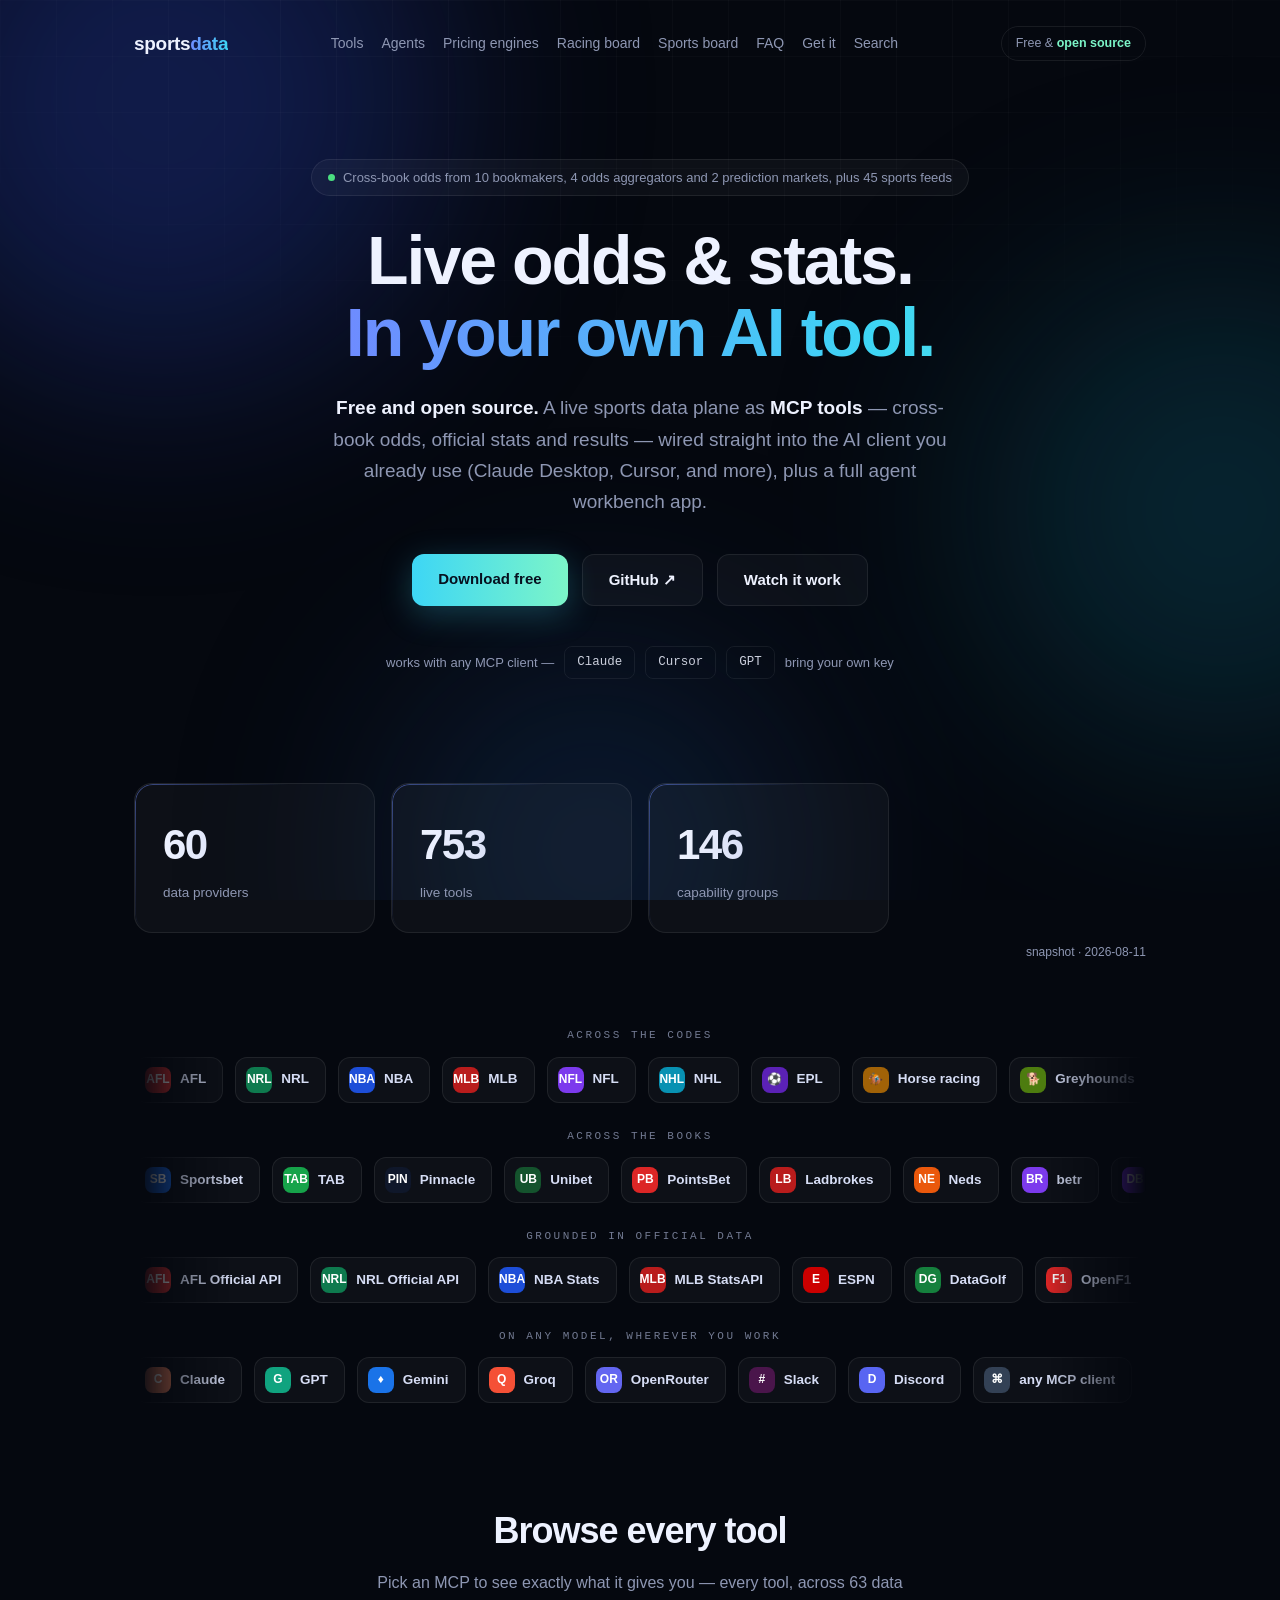
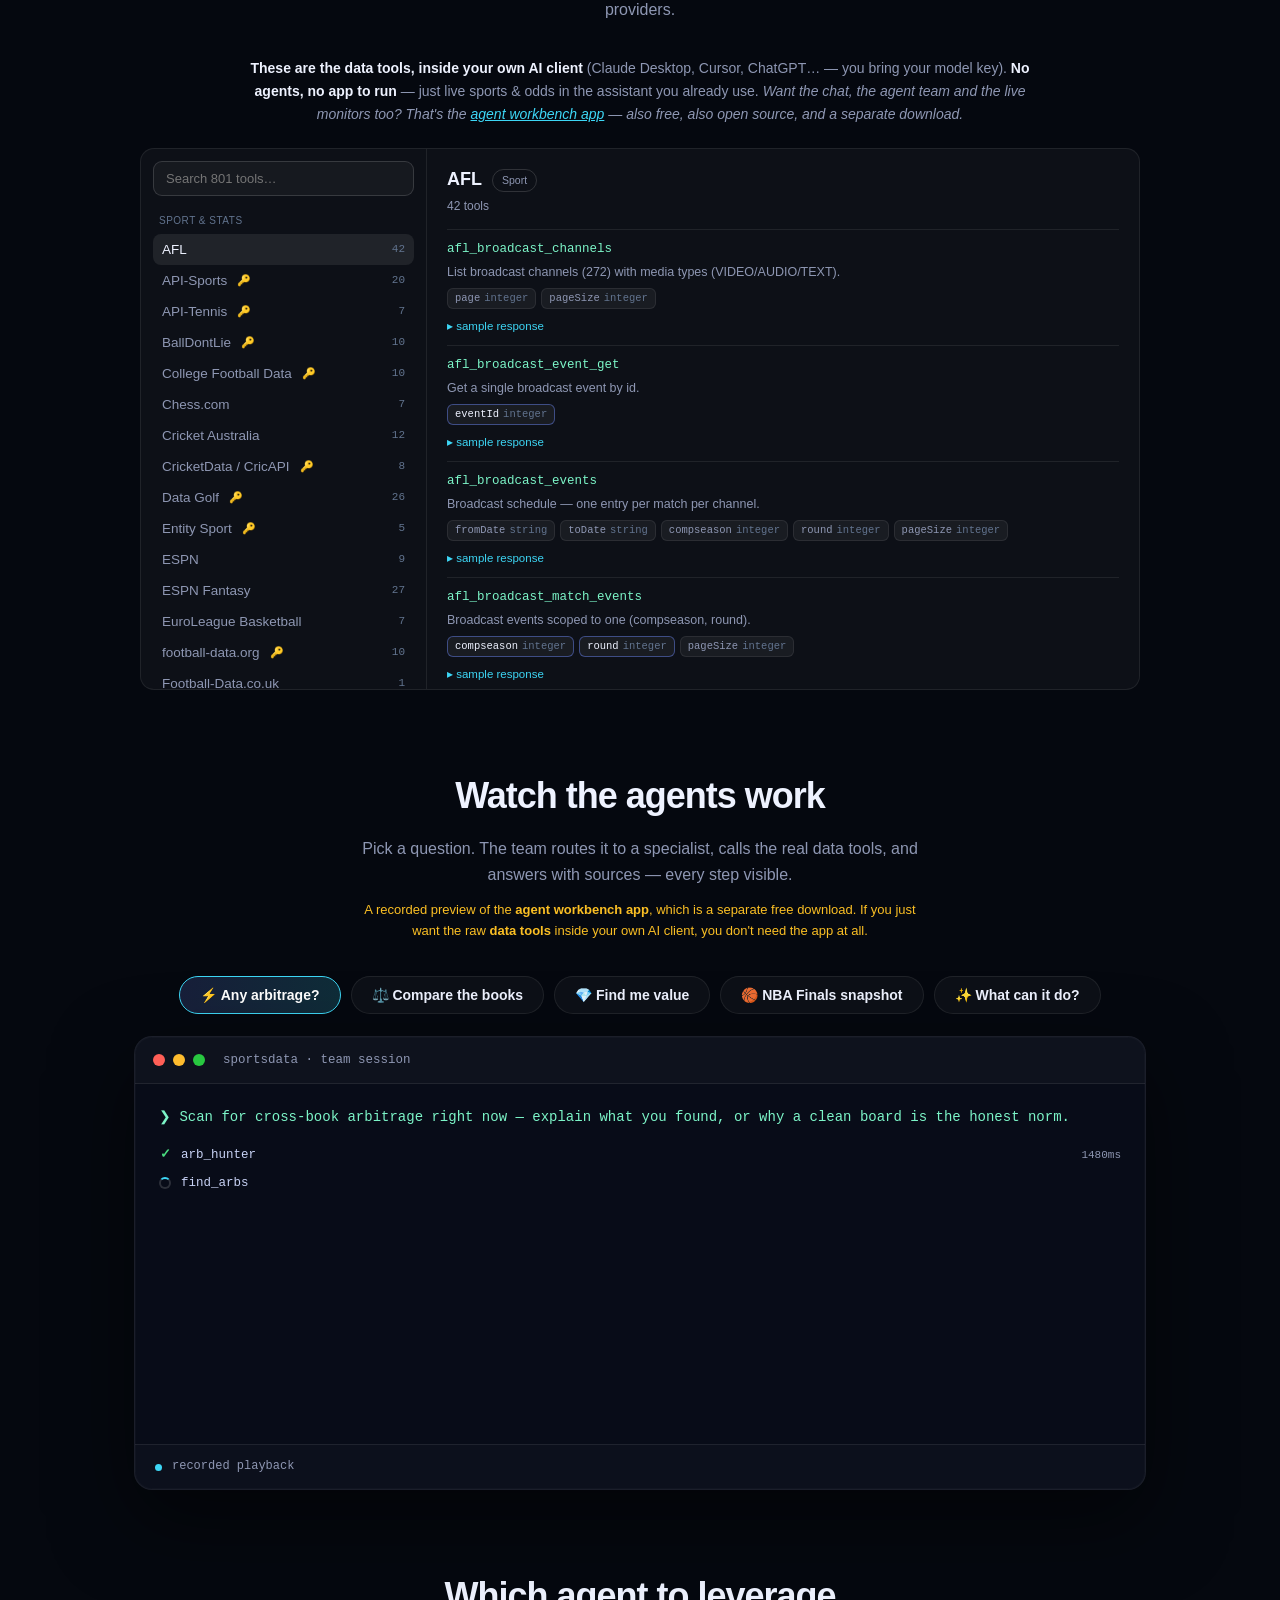
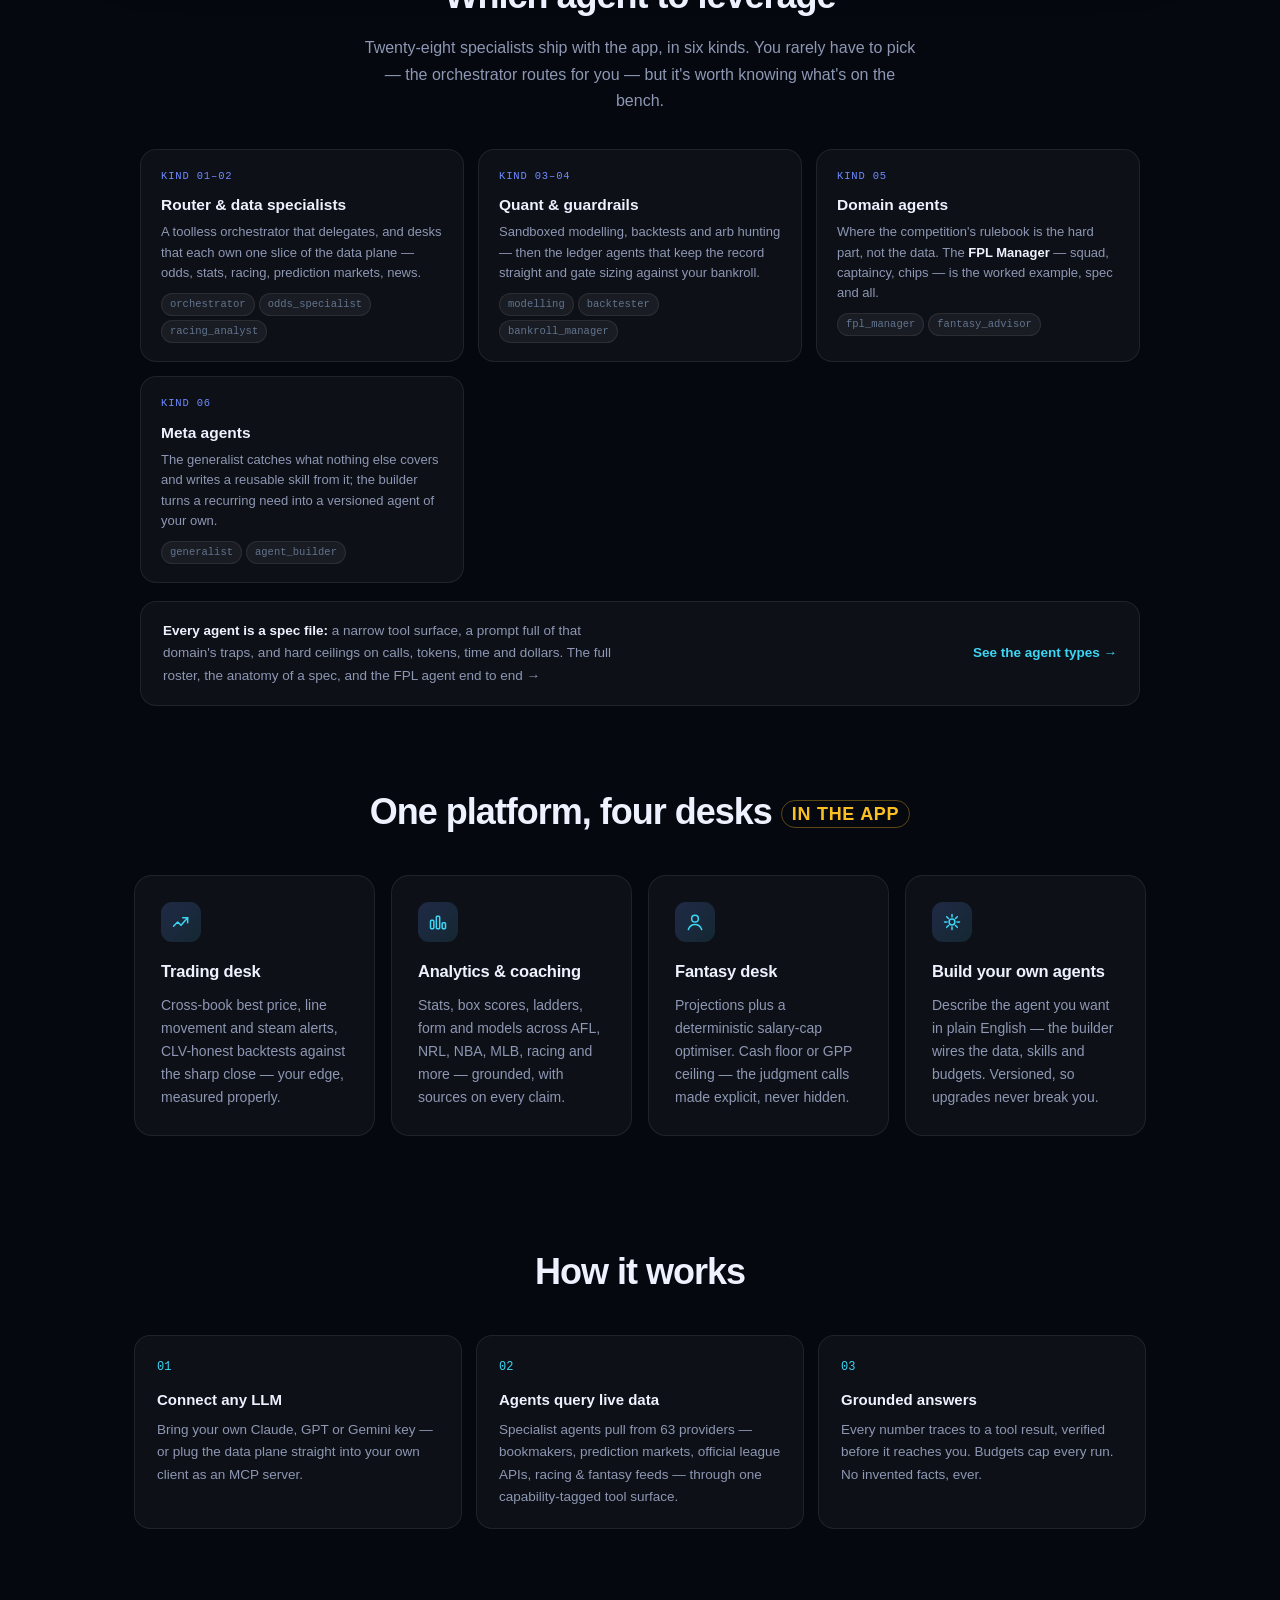
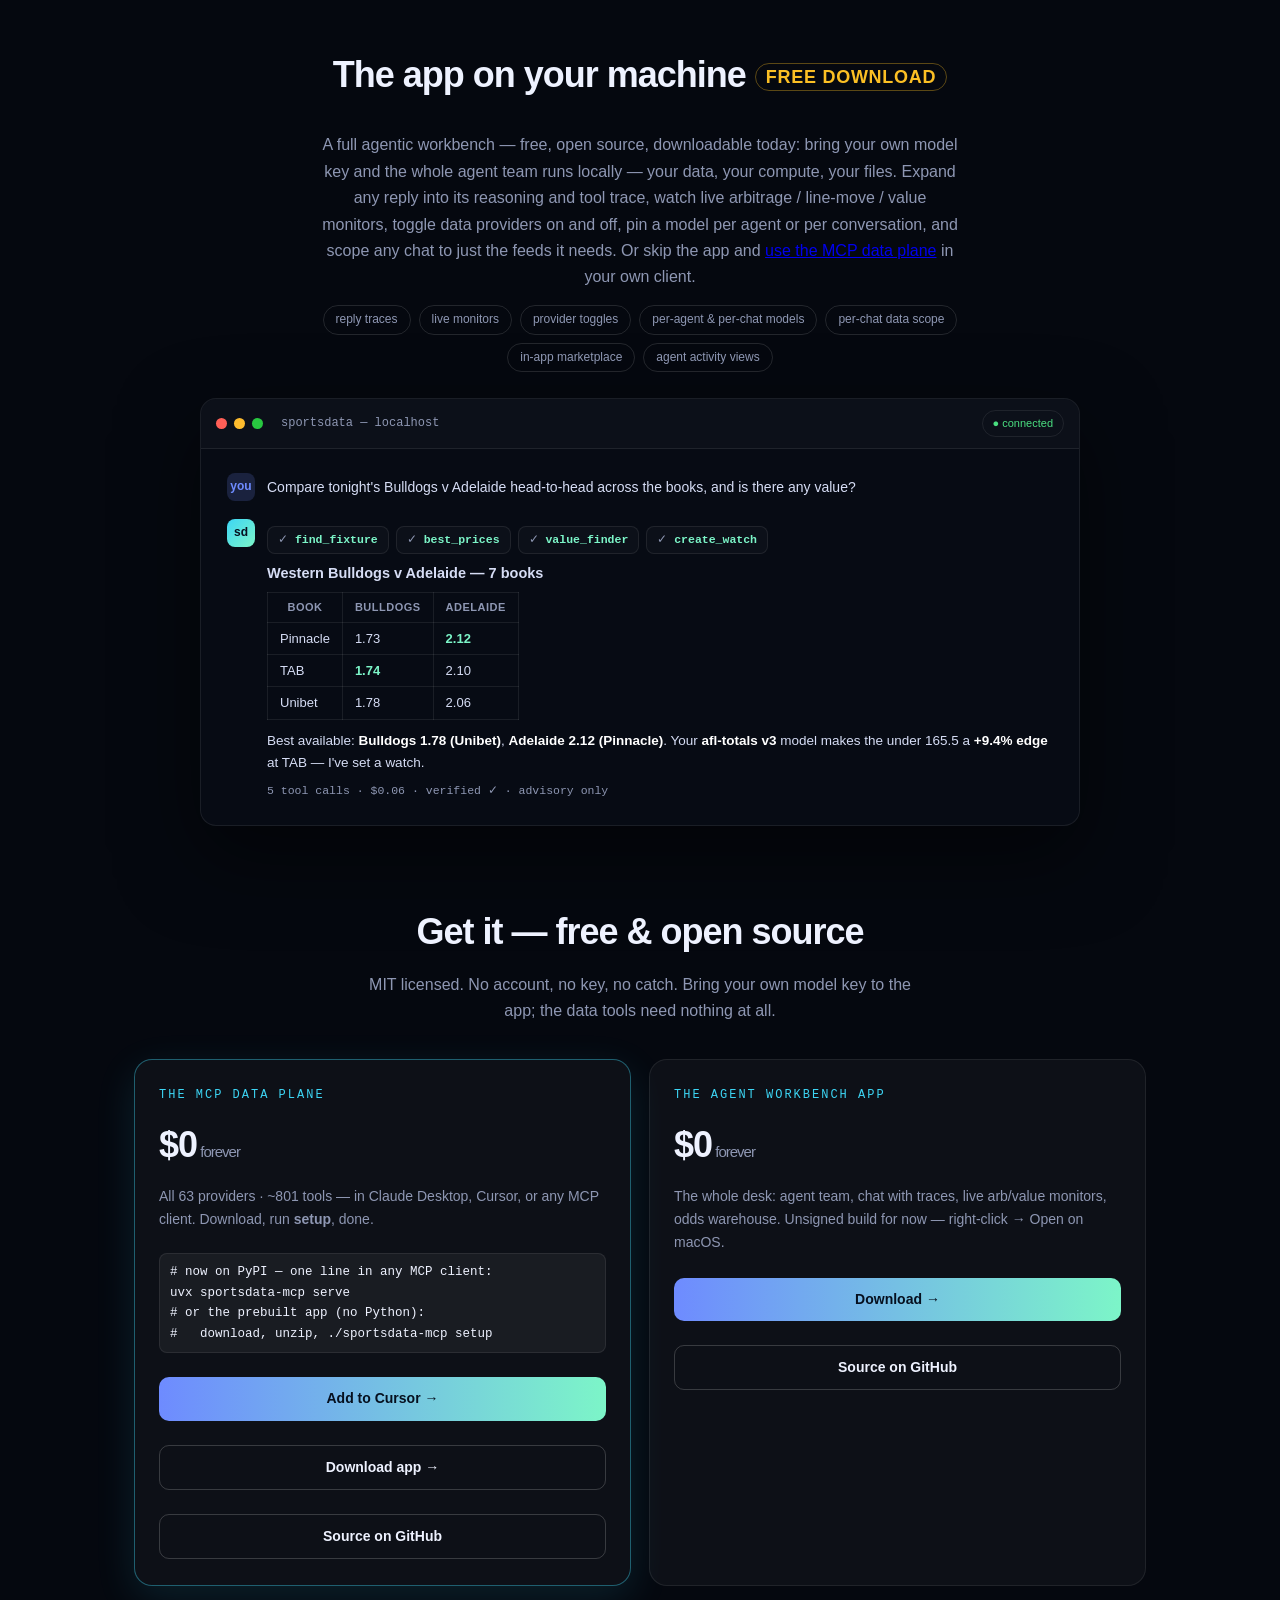
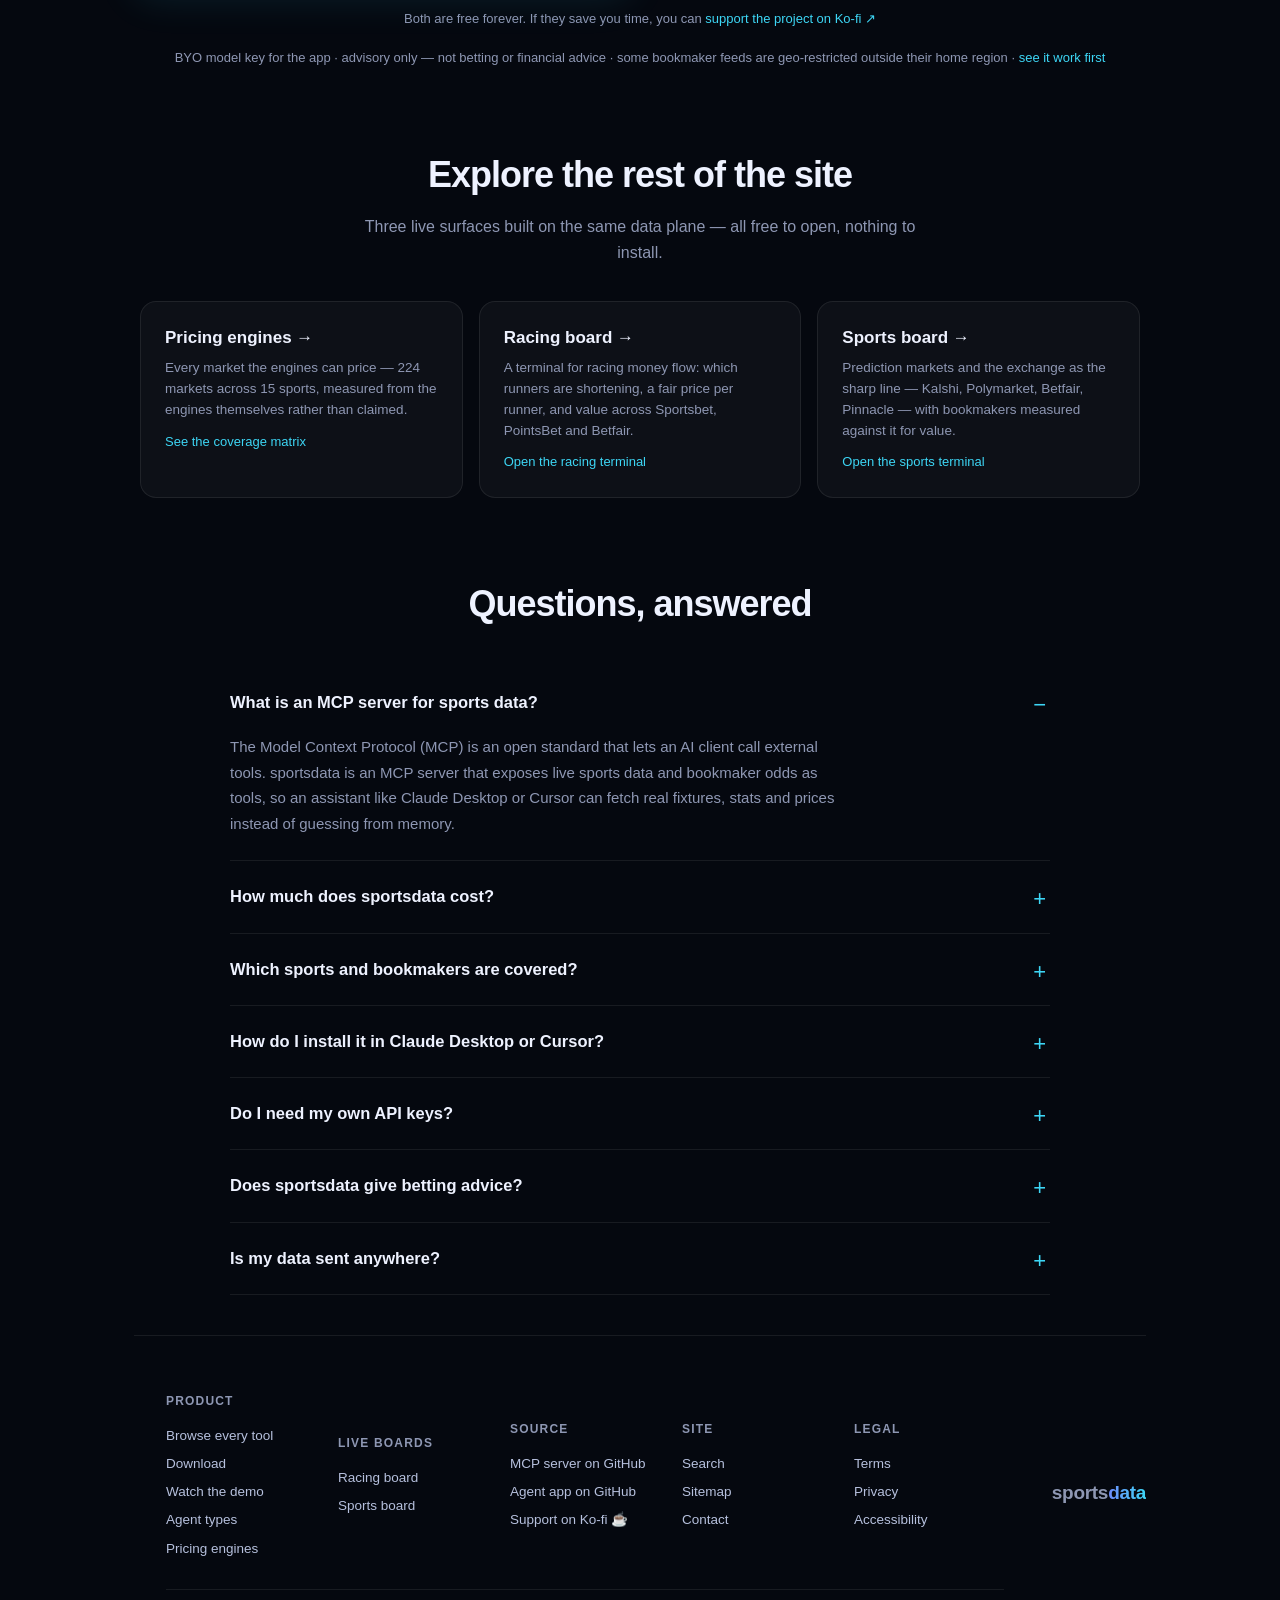
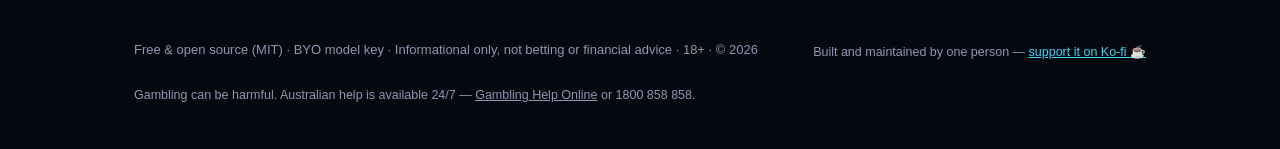
==== commit 0286036c: "Add the agent types page, and a nav bar on every page The "watch the agents work" demo showed the te" ====
--- a/index.html
+++ b/index.html
@@ -3,9 +3,157 @@
 <head>
 <meta charset="utf-8">
 <meta name="viewport" content="width=device-width, initial-scale=1">
-<meta name="description" content="Live sports data and cross-book odds as MCP tools — wired straight into your own AI client. Stats, results, odds; bring your own model key.">
-<title>sportsdata — sports data MCPs for your own AI tool</title>
-<link rel="icon" href="data:image/svg+xml,%3Csvg xmlns='http://www.w3.org/2000/svg' viewBox='0 0 32 32'%3E%3Cdefs%3E%3ClinearGradient id='g' x1='0' y1='0' x2='1' y2='1'%3E%3Cstop offset='0' stop-color='%236e8bff'/%3E%3Cstop offset='1' stop-color='%237cf5c8'/%3E%3C/linearGradient%3E%3C/defs%3E%3Crect width='32' height='32' rx='8' fill='%2305080f'/%3E%3Cpath d='M7 21l6-6 4 4 8-9' stroke='url(%23g)' stroke-width='3' fill='none' stroke-linecap='round' stroke-linejoin='round'/%3E%3C/svg%3E">
+<title>Sports Data MCP Server — Live Odds &amp; Stats | sportsdata</title>
+<meta name="description" content="Free, open-source MCP server giving Claude, Cursor or any AI client live sports data and cross-book odds — 60+ providers, 750+ tools. No account, no key, no catch.">
+<link rel="canonical" href="https://sportsdata-ai.com/">
+<meta name="robots" content="index, follow, max-image-preview:large, max-snippet:-1, max-video-preview:-1">
+<meta name="theme-color" content="#05080f">
+<meta name="author" content="sportsdata">
+
+<!-- icons -->
+<link rel="icon" href="/assets/icon.svg" type="image/svg+xml">
+<link rel="apple-touch-icon" href="/assets/apple-touch-icon.png">
+<link rel="manifest" href="/site.webmanifest">
+
+<!-- open graph / twitter -->
+<meta property="og:type" content="website">
+<meta property="og:site_name" content="sportsdata">
+<meta property="og:locale" content="en_AU">
+<meta property="og:url" content="https://sportsdata-ai.com/">
+<meta property="og:title" content="Sports Data MCP Server — Live Odds &amp; Stats in Your Own AI Tool">
+<meta property="og:description" content="Free, open-source MCP server giving Claude, Cursor or any AI client live sports data and cross-book odds — 60+ providers, 750+ tools. No account, no key, no catch.">
+<meta property="og:image" content="https://sportsdata-ai.com/assets/og-cover.jpg">
+<meta property="og:image:width" content="1200">
+<meta property="og:image:height" content="630">
+<meta property="og:image:alt" content="sportsdata — live odds and stats in your own AI tool. Free and open source MCP server.">
+<meta name="twitter:card" content="summary_large_image">
+<meta name="twitter:title" content="Sports Data MCP Server — Live Odds &amp; Stats in Your Own AI Tool">
+<meta name="twitter:description" content="Free, open-source MCP server giving any AI client live sports data and cross-book odds — 60+ providers, 750+ tools.">
+<meta name="twitter:image" content="https://sportsdata-ai.com/assets/og-cover.jpg">
+
+<!-- Structured data. Counts are deliberately written as "60+"/"750+" rather than exact
+     figures: the real numbers come from catalogue.json at runtime and move every time a
+     provider ships, and stale precision here is worse than honest approximation. -->
+<script type="application/ld+json">
+{
+  "@context": "https://schema.org",
+  "@graph": [
+    {
+      "@type": "WebSite",
+      "@id": "https://sportsdata-ai.com/#website",
+      "url": "https://sportsdata-ai.com/",
+      "name": "sportsdata",
+      "description": "Free, open-source MCP server for live sports data and cross-book odds.",
+      "inLanguage": "en",
+      "publisher": { "@id": "https://sportsdata-ai.com/#org" },
+      "potentialAction": {
+        "@type": "SearchAction",
+        "target": {
+          "@type": "EntryPoint",
+          "urlTemplate": "https://sportsdata-ai.com/search.html?q={search_term_string}"
+        },
+        "query-input": "required name=search_term_string"
+      }
+    },
+    {
+      "@type": "Organization",
+      "@id": "https://sportsdata-ai.com/#org",
+      "name": "sportsdata",
+      "url": "https://sportsdata-ai.com/",
+      "logo": "https://sportsdata-ai.com/assets/icon-512.png",
+      "email": "danieltomaro@icloud.com",
+      "sameAs": [
+        "https://github.com/DanielTomaro13/sportsdata-mcp",
+        "https://github.com/DanielTomaro13/sportsdata-agents",
+        "https://ko-fi.com/danieltomaro"
+      ]
+    },
+    {
+      "@type": "SoftwareApplication",
+      "@id": "https://sportsdata-ai.com/#app",
+      "name": "sportsdata MCP",
+      "applicationCategory": "DeveloperApplication",
+      "applicationSubCategory": "Model Context Protocol server",
+      "operatingSystem": "macOS, Windows, Linux",
+      "url": "https://sportsdata-ai.com/",
+      "downloadUrl": "https://api.sportsdata-ai.com/download",
+      "softwareHelp": "https://github.com/DanielTomaro13/sportsdata-mcp",
+      "license": "https://opensource.org/licenses/MIT",
+      "isAccessibleForFree": true,
+      "description": "An MCP server exposing live sports data and cross-book betting odds from 60+ providers as 750+ tools, usable from Claude Desktop, Cursor or any MCP client.",
+      "publisher": { "@id": "https://sportsdata-ai.com/#org" },
+      "offers": {
+        "@type": "Offer",
+        "price": "0",
+        "priceCurrency": "AUD",
+        "availability": "https://schema.org/InStock"
+      }
+    },
+    {
+      "@type": "FAQPage",
+      "@id": "https://sportsdata-ai.com/#faq",
+      "mainEntity": [
+        {
+          "@type": "Question",
+          "name": "What is an MCP server for sports data?",
+          "acceptedAnswer": {
+            "@type": "Answer",
+            "text": "The Model Context Protocol (MCP) is an open standard that lets an AI client call external tools. sportsdata is an MCP server that exposes live sports data and bookmaker odds as tools, so an assistant like Claude Desktop or Cursor can fetch real fixtures, stats and prices instead of guessing from memory."
+          }
+        },
+        {
+          "@type": "Question",
+          "name": "How much does sportsdata cost?",
+          "acceptedAnswer": {
+            "@type": "Answer",
+            "text": "Nothing. Both the MCP data plane and the agent workbench app are free and MIT licensed. There is no account and no API key to buy. If you use the agent app you supply your own model key, and you pay your model provider directly for that usage. Donations on Ko-fi are voluntary and unlock nothing."
+          }
+        },
+        {
+          "@type": "Question",
+          "name": "Which sports and bookmakers are covered?",
+          "acceptedAnswer": {
+            "@type": "Answer",
+            "text": "Over 60 providers. Sport and stats feeds cover AFL, NRL, NBA, MLB, NFL, NHL, EPL, cricket, golf, tennis, F1, UFC, and horse, harness and greyhound racing. Odds come from bookmakers including Sportsbet, TAB, Pinnacle, Unibet, PointsBet, Ladbrokes, Neds, betr, Dabble and FanDuel, plus odds aggregators and the Kalshi and Polymarket prediction markets."
+          }
+        },
+        {
+          "@type": "Question",
+          "name": "How do I install it in Claude Desktop or Cursor?",
+          "acceptedAnswer": {
+            "@type": "Answer",
+            "text": "The server is published on PyPI, so a single line wires it into any MCP client: uvx sportsdata-mcp serve. There is also a prebuilt app that needs no Python — download it, unzip, and run ./sportsdata-mcp setup."
+          }
+        },
+        {
+          "@type": "Question",
+          "name": "Do I need my own API keys?",
+          "acceptedAnswer": {
+            "@type": "Answer",
+            "text": "For most providers, no. A subset of feeds require a key you obtain yourself from that provider; those are marked with a key icon in the tool browser, and everything else works with no credentials at all."
+          }
+        },
+        {
+          "@type": "Question",
+          "name": "Does sportsdata give betting advice?",
+          "acceptedAnswer": {
+            "@type": "Answer",
+            "text": "No. It returns data — prices, stats, fixtures and model outputs — for information only. Nothing on the site or in the tools is betting or financial advice, and the service is for adults aged 18 and over."
+          }
+        },
+        {
+          "@type": "Question",
+          "name": "Is my data sent anywhere?",
+          "acceptedAnswer": {
+            "@type": "Answer",
+            "text": "No. The MCP server runs on your own machine and talks directly to the upstream data providers, so your conversations and your model key never reach us. This website uses Cloudflare Web Analytics for page counts, which sets no cookies, does no fingerprinting and does not track you across other sites."
+          }
+        }
+      ]
+    }
+  ]
+}
+</script>
 <style>
   :root {
     --bg: #05080f;
@@ -51,7 +199,15 @@
   main { max-width: 1060px; margin: 0 auto; padding: 0 24px; }
 
   /* ── nav ── */
-  nav { display: flex; align-items: center; justify-content: space-between; padding: 26px 0; }
+  nav { display: flex; align-items: center; justify-content: space-between; gap: 16px; padding: 26px 0; }
+  .navlinks { display: flex; gap: 18px; flex-wrap: wrap; }
+  .navlinks a { color: var(--dim); text-decoration: none; font-size: 14px; transition: color .2s; }
+  .navlinks a:hover, .navlinks a:focus-visible { color: var(--ink); }
+  @media (max-width: 900px) { .navlinks { display: none; } }
+  .skiplink { position: absolute; left: -9999px; top: 0; background: var(--acc2); color: #06101f;
+    padding: 10px 18px; border-radius: 0 0 10px 0; font-weight: 650; z-index: 100; }
+  .skiplink:focus { left: 0; }
+  :focus-visible { outline: 2px solid var(--acc2); outline-offset: 3px; border-radius: 4px; }
   .wordmark { font-weight: 800; font-size: 19px; letter-spacing: -.3px; }
   .wordmark span { background: linear-gradient(90deg, var(--acc1), var(--acc2));
                    -webkit-background-clip: text; background-clip: text; color: transparent; }
@@ -297,10 +453,22 @@
 <div class="orbs"><div class="orb a"></div><div class="orb b"></div><div class="orb c"></div></div>
 <div class="grid-bg"></div>
 <main>
-  <nav>
+  <a class="skiplink" href="#main-content">Skip to content</a>
+  <nav aria-label="Primary">
     <div class="wordmark">sports<span>data</span></div>
+    <div class="navlinks">
+      <a href="#feeds">Tools</a>
+      <a href="agents.html">Agents</a>
+      <a href="engines.html">Pricing engines</a>
+      <a href="board/">Racing board</a>
+      <a href="sports/">Sports board</a>
+      <a href="#faq">FAQ</a>
+      <a href="#get">Get it</a>
+      <a href="search.html">Search</a>
+    </div>
     <div class="chip">Free &amp; <b>open source</b></div>
   </nav>
+  <div id="main-content"></div>
 
   <div class="hero">
     <div class="eyebrow"><span class="dot"></span><span data-cat="headline">Cross-book odds from 10 bookmakers, 4 odds aggregators and 2 prediction markets, plus 42 sports feeds</span></div>
@@ -377,7 +545,7 @@
       .tb-empty{color:var(--faint,#62748f);font-size:13px;padding:24px;text-align:center}
     </style>
     <div class="sec-head"><h2>Browse every tool</h2><p>Pick an MCP to see exactly what it gives you — every tool, across <span data-cat="providers">60</span> data providers.</p></div>
-    <p class="boundary"><b>Base is the data tools, inside your own AI client</b> (Claude Desktop, Cursor, ChatGPT… — you bring your model key). <b>No agents, no app to run</b> — just live sports &amp; odds in the assistant you already use. <em>The agent app (chat, the agent team, alerts) is Plus/Pro — coming soon, a separate product.</em></p>
+    <p class="boundary"><b>These are the data tools, inside your own AI client</b> (Claude Desktop, Cursor, ChatGPT… — you bring your model key). <b>No agents, no app to run</b> — just live sports &amp; odds in the assistant you already use. <em>Want the chat, the agent team and the live monitors too? That's the <a href="#app" style="color:var(--acc2)">agent workbench app</a> — also free, also open source, and a separate download.</em></p>
     <div class="tb">
       <div class="tb-left">
         <input class="tb-search" id="tb-search" placeholder="Search tools…" />
@@ -449,7 +617,7 @@
       <h2>Watch the agents work</h2>
       <p>Pick a question. The team routes it to a specialist, calls the real data tools,
       and answers with sources — every step visible.</p>
-      <p style="font-size:13px;color:var(--warn,#fbbf24)">A recorded preview of the <b>coming-soon agent app</b> — not included in Base. What's on sale today is the raw <b>data tools</b>, inside your own AI client.</p>
+      <p style="font-size:13px;color:var(--warn,#fbbf24)">A recorded preview of the <b>agent workbench app</b>, which is a separate free download. If you just want the raw <b>data tools</b> inside your own AI client, you don't need the app at all.</p>
     </div>
     <div class="prompts" id="prompts"></div>
     <div class="console">
@@ -467,6 +635,70 @@
         <span class="live"></span><span id="foot-note">pick a prompt to run the demo</span>
         <button class="replay" id="replay" hidden>↻ replay</button>
       </div>
+    </div>
+  </section>
+
+  <section id="agents">
+    <style>
+      .agrid{display:grid;gap:14px;grid-template-columns:repeat(auto-fill,minmax(250px,1fr));max-width:1000px;margin:0 auto}
+      /* these are anchors, so colour must be set explicitly — index.html has no global a{} rule
+         and the headings would otherwise render as default browser-blue link text */
+      .acard{display:block;text-decoration:none;color:var(--ink);
+        background:var(--card);border:1px solid var(--card-border);border-radius:16px;padding:18px 20px;
+        transition:transform .3s var(--ease),border-color .3s}
+      .acard:hover{transform:translateY(-3px);border-color:rgba(255,255,255,.22)}
+      .acard .k{font-family:var(--mono);font-size:10.5px;letter-spacing:.08em;text-transform:uppercase;
+        color:var(--acc1);margin-bottom:7px}
+      .acard h3{font-size:15.5px;margin-bottom:5px;color:var(--ink)}
+      .acard p{font-size:13px;color:var(--dim);line-height:1.55}
+      .acard .who{display:flex;flex-wrap:wrap;gap:4px;margin-top:10px}
+      .acard .who span{font-family:var(--mono);font-size:10.5px;padding:2px 8px;border-radius:999px;
+        background:rgba(255,255,255,.05);border:1px solid var(--card-border);color:var(--faint,#62748f)}
+      .aftr{max-width:1000px;margin:18px auto 0;display:flex;flex-wrap:wrap;gap:14px;align-items:center;
+        justify-content:space-between;border:1px solid var(--card-border);border-radius:16px;
+        background:var(--card);padding:18px 22px}
+      .aftr p{font-size:13.5px;color:var(--dim);margin:0;max-width:62ch}
+      .aftr p b{color:var(--ink)}
+      .aftr a{flex:none;font-size:13.5px;color:var(--acc2);text-decoration:none;font-weight:600}
+    </style>
+    <div class="sec-head"><h2>Which agent to leverage</h2>
+      <p>Twenty-eight specialists ship with the app, in six kinds. You rarely have to pick — the
+      orchestrator routes for you — but it's worth knowing what's on the bench.</p></div>
+    <div class="agrid">
+      <a class="acard" href="agents.html">
+        <div class="k">Kind 01–02</div>
+        <h3>Router &amp; data specialists</h3>
+        <p>A toolless orchestrator that delegates, and desks that each own one slice of the data
+        plane — odds, stats, racing, prediction markets, news.</p>
+        <div class="who"><span>orchestrator</span><span>odds_specialist</span><span>racing_analyst</span></div>
+      </a>
+      <a class="acard" href="agents.html">
+        <div class="k">Kind 03–04</div>
+        <h3>Quant &amp; guardrails</h3>
+        <p>Sandboxed modelling, backtests and arb hunting — then the ledger agents that keep the
+        record straight and gate sizing against your bankroll.</p>
+        <div class="who"><span>modelling</span><span>backtester</span><span>bankroll_manager</span></div>
+      </a>
+      <a class="acard" href="agents.html#fpl">
+        <div class="k">Kind 05</div>
+        <h3>Domain agents</h3>
+        <p>Where the competition's rulebook is the hard part, not the data. The <b style="color:var(--ink)">FPL
+        Manager</b> — squad, captaincy, chips — is the worked example, spec and all.</p>
+        <div class="who"><span>fpl_manager</span><span>fantasy_advisor</span></div>
+      </a>
+      <a class="acard" href="agents.html">
+        <div class="k">Kind 06</div>
+        <h3>Meta agents</h3>
+        <p>The generalist catches what nothing else covers and writes a reusable skill from it; the
+        builder turns a recurring need into a versioned agent of your own.</p>
+        <div class="who"><span>generalist</span><span>agent_builder</span></div>
+      </a>
+    </div>
+    <div class="aftr">
+      <p><b>Every agent is a spec file:</b> a narrow tool surface, a prompt full of that domain's
+      traps, and hard ceilings on calls, tokens, time and dollars. The full roster, the anatomy of a
+      spec, and the FPL agent end to end →</p>
+      <a href="agents.html">See the agent types →</a>
     </div>
   </section>
 
@@ -584,7 +816,7 @@
 # or the prebuilt app (no Python):
 #   download, unzip, ./sportsdata-mcp setup</code>
         <a class="buy" href="https://cursor.com/en/install-mcp?name=sportsdata&config=eyJjb21tYW5kIjogInV2eCIsICJhcmdzIjogWyJzcG9ydHNkYXRhLW1jcCIsICJzZXJ2ZSJdfQ==">Add to Cursor →</a>
-        <a class="buy ghost" href="https://api.sportsdata-ai.com/download">Download app →</a>
+        <a class="buy ghost" href="thanks.html">Download app →</a>
         <a class="buy ghost" href="https://github.com/DanielTomaro13/sportsdata-mcp">Source on GitHub</a>
       </div>
       <div class="tier getcard">
@@ -602,12 +834,181 @@
     <div class="tnote">BYO model key for the app · advisory only — not betting or financial advice · some bookmaker feeds are geo-restricted outside their home region · <a href="#demo">see it work first</a></div>
   </section>
 
+  <section id="explore">
+    <style>
+      .xgrid{display:grid;grid-template-columns:repeat(auto-fit,minmax(250px,1fr));gap:16px;max-width:1000px;margin:0 auto}
+      .xcard{display:block;text-decoration:none;background:var(--card);border:1px solid var(--card-border);
+        border-radius:16px;padding:22px 24px;transition:transform .3s var(--ease),border-color .3s}
+      .xcard:hover{transform:translateY(-3px);border-color:rgba(255,255,255,.22)}
+      .xcard h3{font-size:17px;color:var(--ink);margin-bottom:6px}
+      .xcard p{font-size:13.5px;color:var(--dim);line-height:1.55}
+      .xcard .go{display:inline-block;margin-top:10px;font-size:13px;color:var(--acc2)}
+    </style>
+    <div class="sec-head"><h2>Explore the rest of the site</h2>
+      <p>Three live surfaces built on the same data plane — all free to open, nothing to install.</p></div>
+    <div class="xgrid">
+      <a class="xcard" href="engines.html">
+        <h3>Pricing engines →</h3>
+        <p>Every market the engines can price — 224 markets across 15 sports, measured from the engines themselves rather than claimed.</p>
+        <span class="go">See the coverage matrix</span>
+      </a>
+      <a class="xcard" href="board/">
+        <h3>Racing board →</h3>
+        <p>A terminal for racing money flow: which runners are shortening, a fair price per runner, and value across Sportsbet, PointsBet and Betfair.</p>
+        <span class="go">Open the racing terminal</span>
+      </a>
+      <a class="xcard" href="sports/">
+        <h3>Sports board →</h3>
+        <p>Prediction markets and the exchange as the sharp line — Kalshi, Polymarket, Betfair, Pinnacle — with bookmakers measured against it for value.</p>
+        <span class="go">Open the sports terminal</span>
+      </a>
+    </div>
+  </section>
+
+  <section id="faq">
+    <style>
+      .faq{max-width:820px;margin:0 auto}
+      .faq details{border-bottom:1px solid var(--card-border);padding:4px 0}
+      .faq summary{cursor:pointer;list-style:none;padding:18px 30px 18px 0;font-size:16.5px;
+        font-weight:600;color:var(--ink);position:relative}
+      .faq summary::-webkit-details-marker{display:none}
+      .faq summary::after{content:"+";position:absolute;right:4px;top:16px;font-size:22px;
+        font-weight:400;color:var(--acc2)}
+      .faq details[open] summary::after{content:"−"}
+      .faq .a{padding:0 0 20px;color:var(--dim);font-size:15px;line-height:1.7;max-width:74ch}
+      .faq .a code{font-family:var(--mono);font-size:13px;background:rgba(255,255,255,.06);
+        border:1px solid var(--card-border);border-radius:6px;padding:2px 7px}
+      .faq .a a{color:var(--acc2)}
+    </style>
+    <div class="sec-head"><h2>Questions, answered</h2></div>
+    <div class="faq">
+      <details open>
+        <summary>What is an MCP server for sports data?</summary>
+        <div class="a">The Model Context Protocol (MCP) is an open standard that lets an AI client call
+        external tools. sportsdata is an MCP server that exposes live sports data and bookmaker odds
+        as tools, so an assistant like Claude Desktop or Cursor can fetch real fixtures, stats and
+        prices instead of guessing from memory.</div>
+      </details>
+      <details>
+        <summary>How much does sportsdata cost?</summary>
+        <div class="a">Nothing. Both the MCP data plane and the agent workbench app are free and MIT
+        licensed. There is no account and no API key to buy. If you use the agent app you supply your
+        own model key, and you pay your model provider directly for that usage.
+        <a href="https://ko-fi.com/danieltomaro" target="_blank" rel="noopener">Donations</a> are
+        voluntary and unlock nothing.</div>
+      </details>
+      <details>
+        <summary>Which sports and bookmakers are covered?</summary>
+        <div class="a">Over <span data-cat="providers">60</span> providers. Sport and stats feeds
+        cover AFL, NRL, NBA, MLB, NFL, NHL, EPL, cricket, golf, tennis, F1, UFC, and horse, harness
+        and greyhound racing. Odds come from bookmakers including Sportsbet, TAB, Pinnacle, Unibet,
+        PointsBet, Ladbrokes, Neds, betr, Dabble and FanDuel, plus odds aggregators and the Kalshi
+        and Polymarket prediction markets. <a href="#feeds">Browse every tool</a>.</div>
+      </details>
+      <details>
+        <summary>How do I install it in Claude Desktop or Cursor?</summary>
+        <div class="a">The server is published on PyPI, so a single line wires it into any MCP client:
+        <code>uvx sportsdata-mcp serve</code>. There is also a prebuilt app that needs no Python —
+        download it, unzip, and run <code>./sportsdata-mcp setup</code>. See <a href="#get">Get it</a>.</div>
+      </details>
+      <details>
+        <summary>Do I need my own API keys?</summary>
+        <div class="a">For most providers, no. A subset of feeds require a key you obtain yourself
+        from that provider — those are marked with a 🔑 in the tool browser above. Everything else
+        works with no credentials at all.</div>
+      </details>
+      <details>
+        <summary>Does sportsdata give betting advice?</summary>
+        <div class="a">No. It returns data — prices, stats, fixtures and model outputs — for
+        information only. Nothing on this site or in the tools is betting or financial advice, and the
+        service is for adults aged 18 and over. Gamble responsibly.</div>
+      </details>
+      <details>
+        <summary>Is my data sent anywhere?</summary>
+        <div class="a">No. The MCP server runs on your own machine and talks directly to the upstream
+        data providers, so your conversations and your model key never reach us. This website uses
+        Cloudflare Web Analytics for page counts, which sets no cookies, does no fingerprinting and
+        does not track you across other sites — see the <a href="privacy.html">privacy policy</a>.</div>
+      </details>
+    </div>
+  </section>
+
   <footer>
+    <style>
+      .fnav{display:grid;grid-template-columns:repeat(auto-fit,minmax(150px,1fr));gap:22px;
+        text-align:left;max-width:900px;margin:0 auto 30px;padding-bottom:26px;
+        border-bottom:1px solid var(--card-border)}
+      .fnav h4{font-size:12px;text-transform:uppercase;letter-spacing:1.2px;color:var(--dim);
+        margin-bottom:10px;font-weight:600}
+      .fnav a{display:block;color:#b6c0dd;text-decoration:none;font-size:13.5px;padding:3px 0}
+      .fnav a:hover{color:var(--ink)}
+    </style>
+    <nav class="fnav" aria-label="Footer">
+      <div>
+        <h4>Product</h4>
+        <a href="#feeds">Browse every tool</a>
+        <a href="#get">Download</a>
+        <a href="#demo">Watch the demo</a>
+        <a href="agents.html">Agent types</a>
+        <a href="engines.html">Pricing engines</a>
+      </div>
+      <div>
+        <h4>Live boards</h4>
+        <a href="board/">Racing board</a>
+        <a href="sports/">Sports board</a>
+      </div>
+      <div>
+        <h4>Source</h4>
+        <a href="https://github.com/DanielTomaro13/sportsdata-mcp">MCP server on GitHub</a>
+        <a href="https://github.com/DanielTomaro13/sportsdata-agents">Agent app on GitHub</a>
+        <a href="https://ko-fi.com/danieltomaro" target="_blank" rel="noopener">Support on Ko-fi ☕</a>
+      </div>
+      <div>
+        <h4>Site</h4>
+        <a href="search.html">Search</a>
+        <a href="sitemap.html">Sitemap</a>
+        <a href="mailto:danieltomaro@icloud.com">Contact</a>
+      </div>
+      <div>
+        <h4>Legal</h4>
+        <a href="terms.html">Terms</a>
+        <a href="privacy.html">Privacy</a>
+        <a href="accessibility.html">Accessibility</a>
+      </div>
+    </nav>
     <div class="wordmark">sports<span>data</span></div>
     <div>Free &amp; open source (MIT) · BYO model key · Informational only, not betting or financial advice · 18+ · © 2026</div>
-    <div style="margin-top:6px"><a href="https://github.com/DanielTomaro13/sportsdata-mcp" style="color:var(--dim);text-decoration:none">GitHub</a> · <a href="https://ko-fi.com/danieltomaro" target="_blank" rel="noopener" style="color:var(--dim);text-decoration:none">Support on Ko-fi</a> · <a href="mailto:danieltomaro@icloud.com" style="color:var(--dim);text-decoration:none">Contact</a> · <a href="terms.html" style="color:var(--dim);text-decoration:none">Terms</a> · <a href="privacy.html" style="color:var(--dim);text-decoration:none">Privacy</a></div>
+    <div style="margin-top:6px;font-size:12.5px">Built and maintained by one person —
+      <a href="https://ko-fi.com/danieltomaro" target="_blank" rel="noopener" style="color:var(--acc2)">support it on Ko-fi ☕</a></div>
+    <div style="margin-top:6px;font-size:12.5px">Gambling can be harmful. Australian help is available 24/7 —
+      <a href="https://www.gamblinghelponline.org.au/" rel="noopener" style="color:var(--dim)">Gambling Help Online</a>
+      or 1800 858 858.</div>
   </footer>
 </main>
+
+<a href="#top" id="totop" aria-label="Back to top" title="Back to top">↑</a>
+<style>
+  #totop{position:fixed;right:20px;bottom:20px;z-index:50;width:44px;height:44px;border-radius:50%;
+    display:grid;place-items:center;text-decoration:none;font-size:19px;color:var(--ink);
+    background:rgba(12,18,34,.85);border:1px solid var(--card-border);backdrop-filter:blur(8px);
+    opacity:0;visibility:hidden;transform:translateY(10px);transition:opacity .3s,transform .3s,visibility .3s}
+  #totop.show{opacity:1;visibility:visible;transform:none}
+  #totop:hover{border-color:rgba(255,255,255,.25)}
+  @media print{#totop{display:none}}
+</style>
+<script>
+  (() => {
+    const btn = document.getElementById("totop");
+    if (!btn) return;
+    const sync = () => btn.classList.toggle("show", scrollY > 700);
+    addEventListener("scroll", sync, { passive: true });
+    sync();
+    btn.addEventListener("click", (e) => {
+      e.preventDefault();
+      scrollTo({ top: 0, behavior: matchMedia("(prefers-reduced-motion: reduce)").matches ? "auto" : "smooth" });
+    });
+  })();
+</script>
 
 <script>
 
@@ -619,13 +1020,68 @@
    null = no script, no tracking, nothing leaves the page. */
 window.ANALYTICS_URL = null;
 const GW = window.GATEWAY_URL;
-if (window.ANALYTICS_URL) {
-  const ga = document.createElement("script");
-  ga.async = true;
-  ga.dataset.goatcounter = window.ANALYTICS_URL;
-  ga.src = "https://gc.zgo.at/count.js";
-  document.head.appendChild(ga);
-}
+
+/* Consent gate for the OPTIONAL GoatCounter hook below, which is off.
+   Page analytics today is Cloudflare Web Analytics (see the beacon at the end of
+   this file): cookie-free, no fingerprinting, no cross-site tracking — which is
+   why the site needs no cookie banner, as privacy.html explains. If you ever set
+   ANALYTICS_URL to a script that DOES set cookies, this gate makes it opt-in:
+   nothing loads until the visitor accepts, and the choice lives in localStorage
+   rather than a cookie, so declining leaves nothing behind. */
+(() => {
+  const url = window.ANALYTICS_URL;
+  if (!url) return;
+  const KEY = "sd-analytics-consent";
+  const load = () => {
+    const ga = document.createElement("script");
+    ga.async = true;
+    ga.dataset.goatcounter = url;
+    ga.src = "https://gc.zgo.at/count.js";
+    document.head.appendChild(ga);
+  };
+  let stored = null;
+  try { stored = localStorage.getItem(KEY); } catch {}
+  if (stored === "granted") return load();
+  if (stored === "denied") return;
+
+  const bar = document.createElement("div");
+  bar.className = "consent";
+  bar.setAttribute("role", "dialog");
+  bar.setAttribute("aria-live", "polite");
+  bar.setAttribute("aria-label", "Analytics consent");
+  bar.innerHTML = `
+    <p>We'd like to count page views with a <b>cookie-free</b> analytics script
+      (no personal data, no cross-site tracking, no advertising). Nothing loads unless
+      you say yes. See our <a href="privacy.html">privacy policy</a>.</p>
+    <div class="consent-btns">
+      <button type="button" data-consent="denied" class="ghost">Decline</button>
+      <button type="button" data-consent="granted">Accept</button>
+    </div>`;
+  const style = document.createElement("style");
+  style.textContent = `
+    .consent{position:fixed;left:16px;right:16px;bottom:16px;z-index:200;max-width:620px;
+      margin:0 auto;display:flex;flex-wrap:wrap;gap:14px;align-items:center;
+      justify-content:space-between;padding:16px 20px;border-radius:14px;
+      background:rgba(10,15,28,.95);border:1px solid var(--card-border);
+      backdrop-filter:blur(10px);box-shadow:0 16px 48px rgba(0,0,0,.45)}
+    .consent p{font-size:13px;color:var(--dim);line-height:1.55;flex:1;min-width:240px;margin:0}
+    .consent p b{color:var(--ink)} .consent p a{color:var(--acc2)}
+    .consent-btns{display:flex;gap:8px}
+    .consent button{border:0;border-radius:9px;padding:9px 18px;font-size:13.5px;
+      font-weight:650;cursor:pointer;color:#06101f;
+      background:linear-gradient(90deg,var(--acc2),var(--acc3))}
+    .consent button.ghost{background:transparent;color:var(--ink);
+      border:1px solid var(--card-border)}`;
+  document.head.appendChild(style);
+  bar.addEventListener("click", (e) => {
+    const choice = e.target.closest("[data-consent]")?.dataset.consent;
+    if (!choice) return;
+    try { localStorage.setItem(KEY, choice); } catch {}
+    bar.remove();
+    if (choice === "granted") load();
+  });
+  addEventListener("DOMContentLoaded", () => document.body.appendChild(bar));
+})();
 const REDUCED = matchMedia("(prefers-reduced-motion: reduce)").matches;
 const sleep = (ms) => new Promise(r => setTimeout(r, REDUCED ? 0 : ms));
 async function j(url, opts) { const r = await fetch(url, opts); if (!r.ok) throw new Error(r.status); return r.json(); }
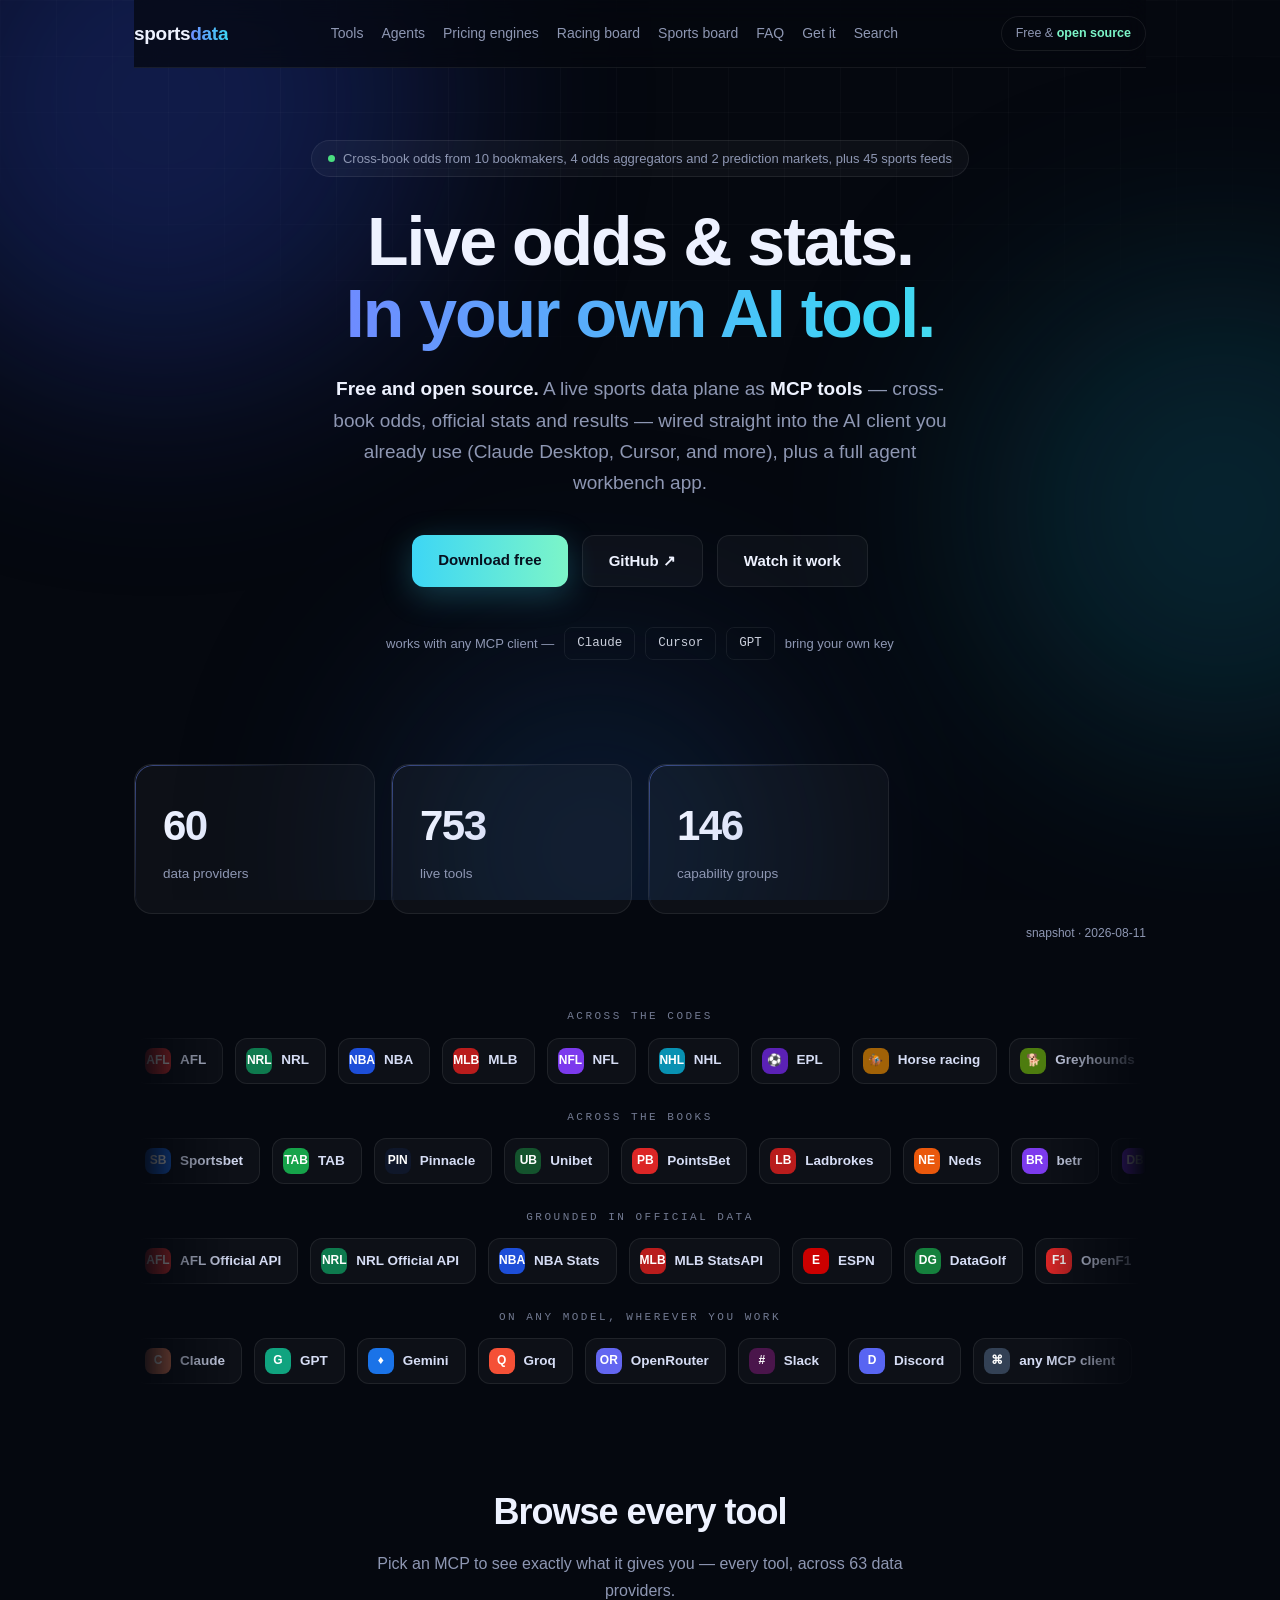
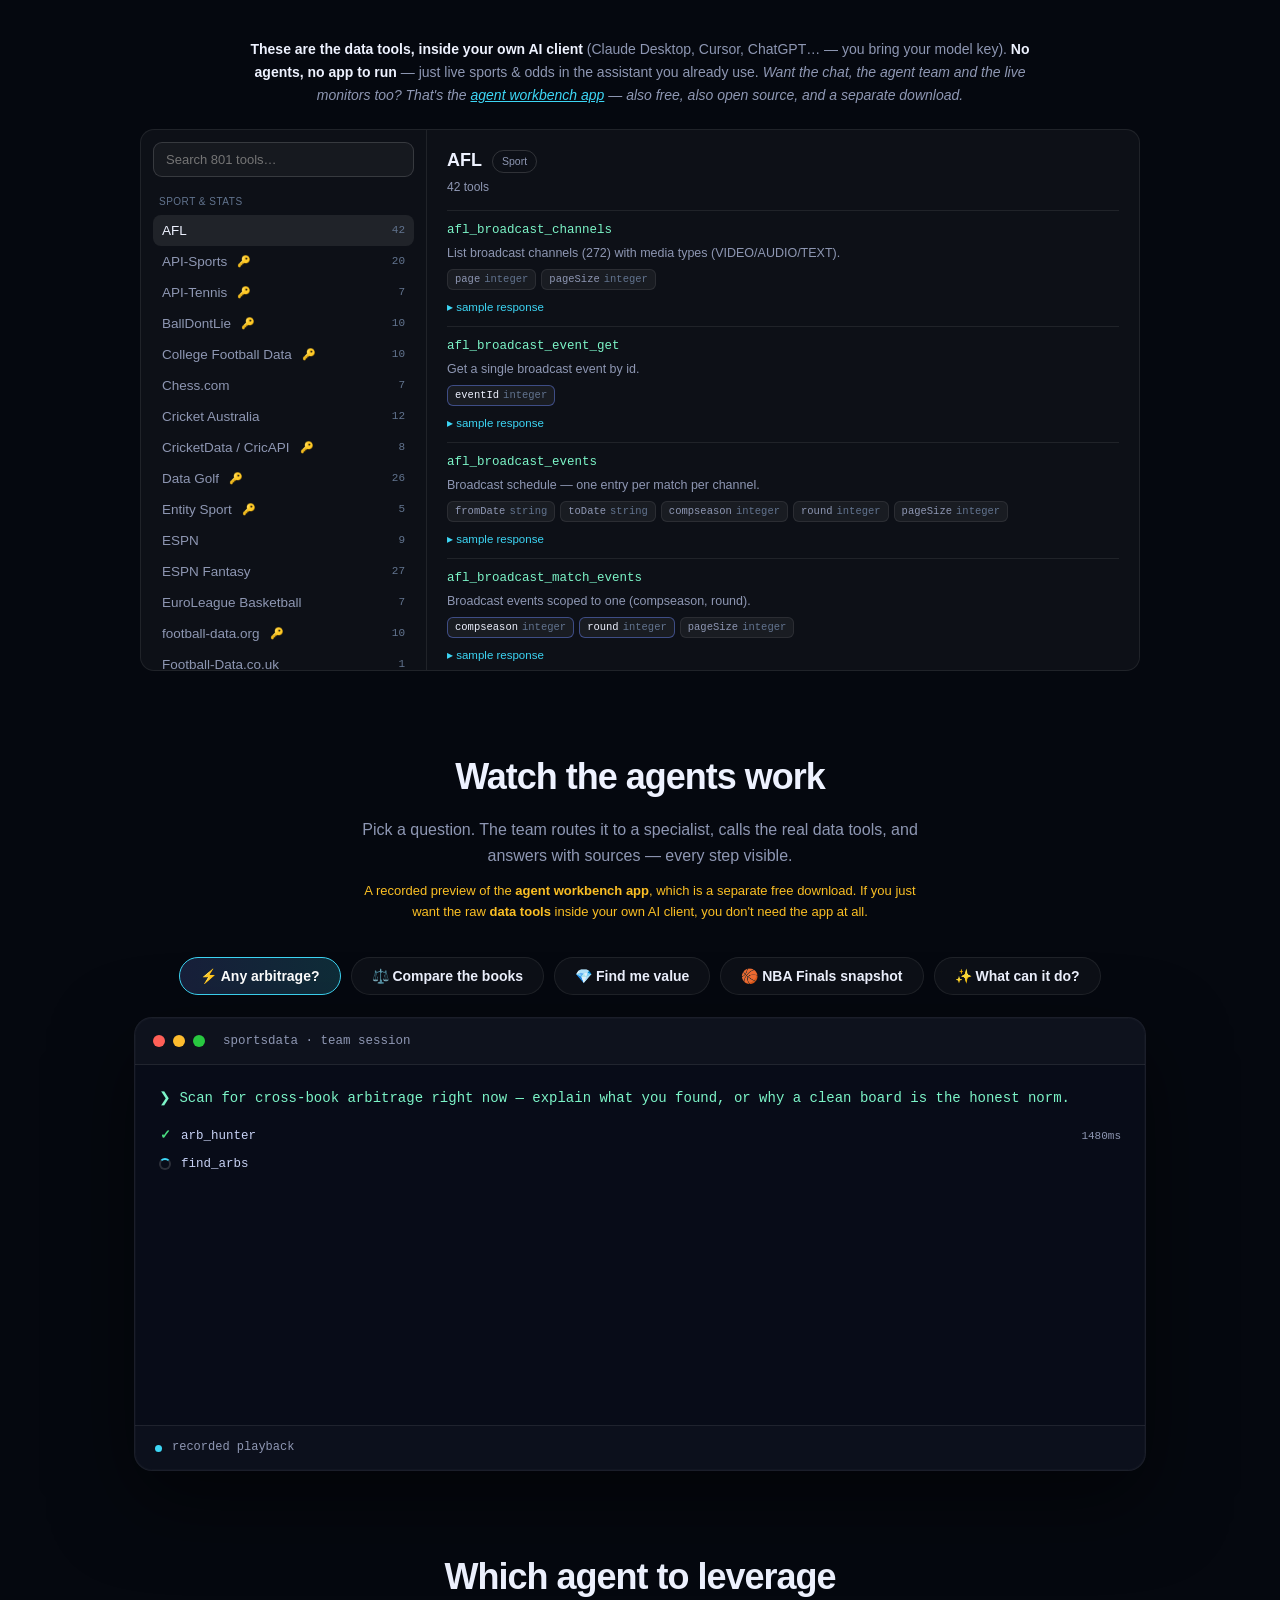
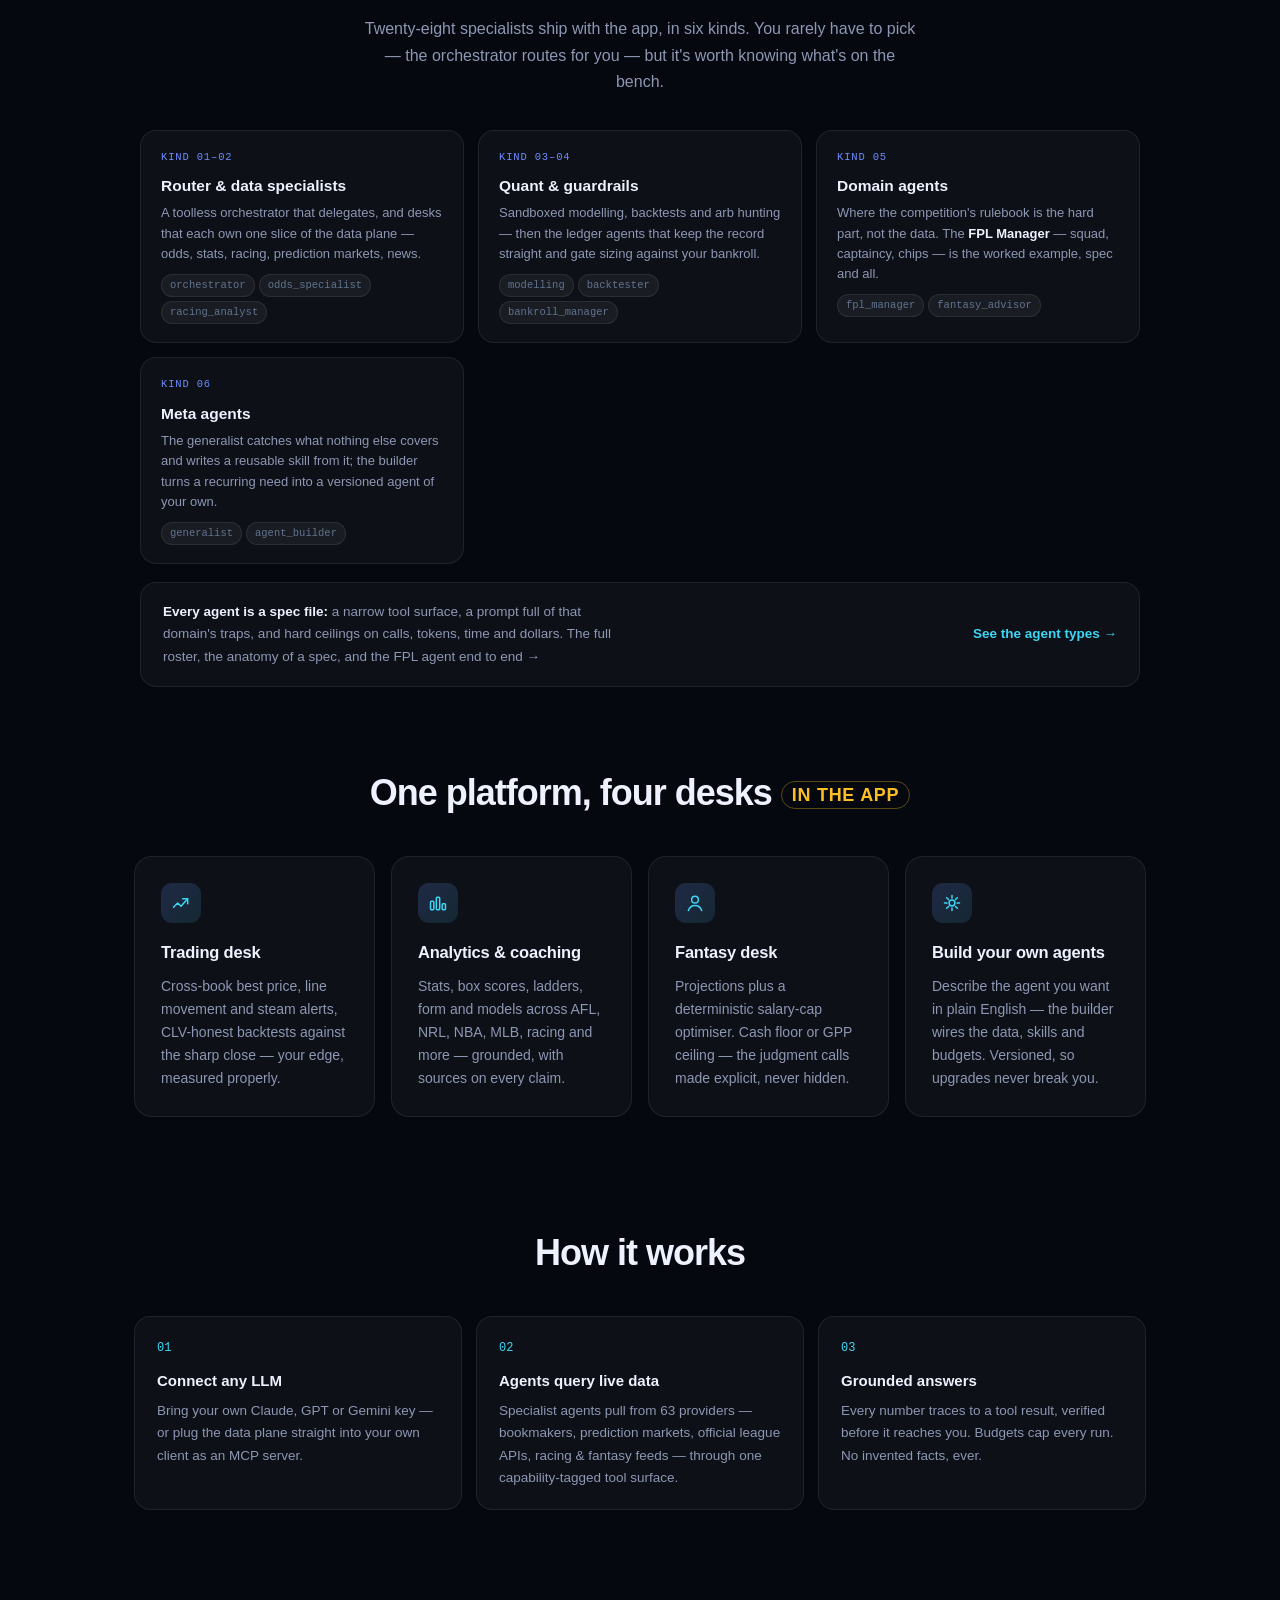
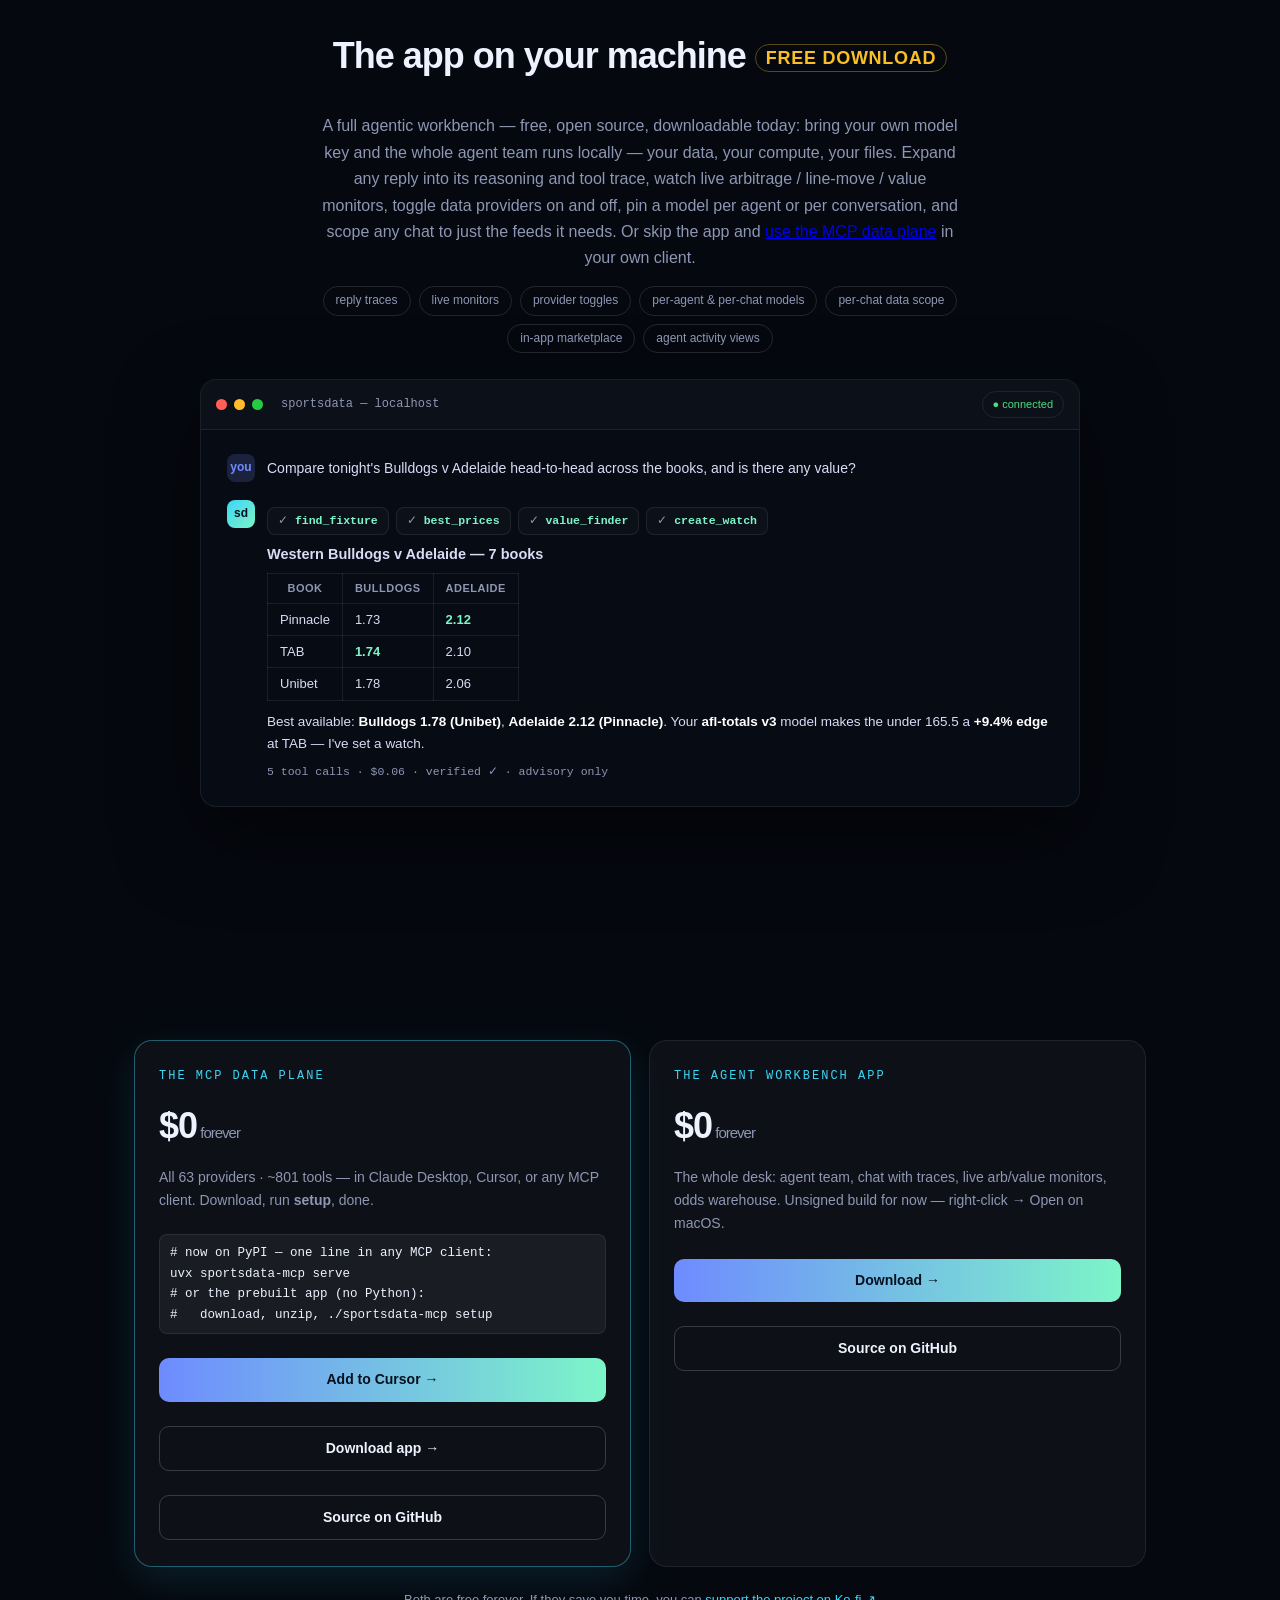
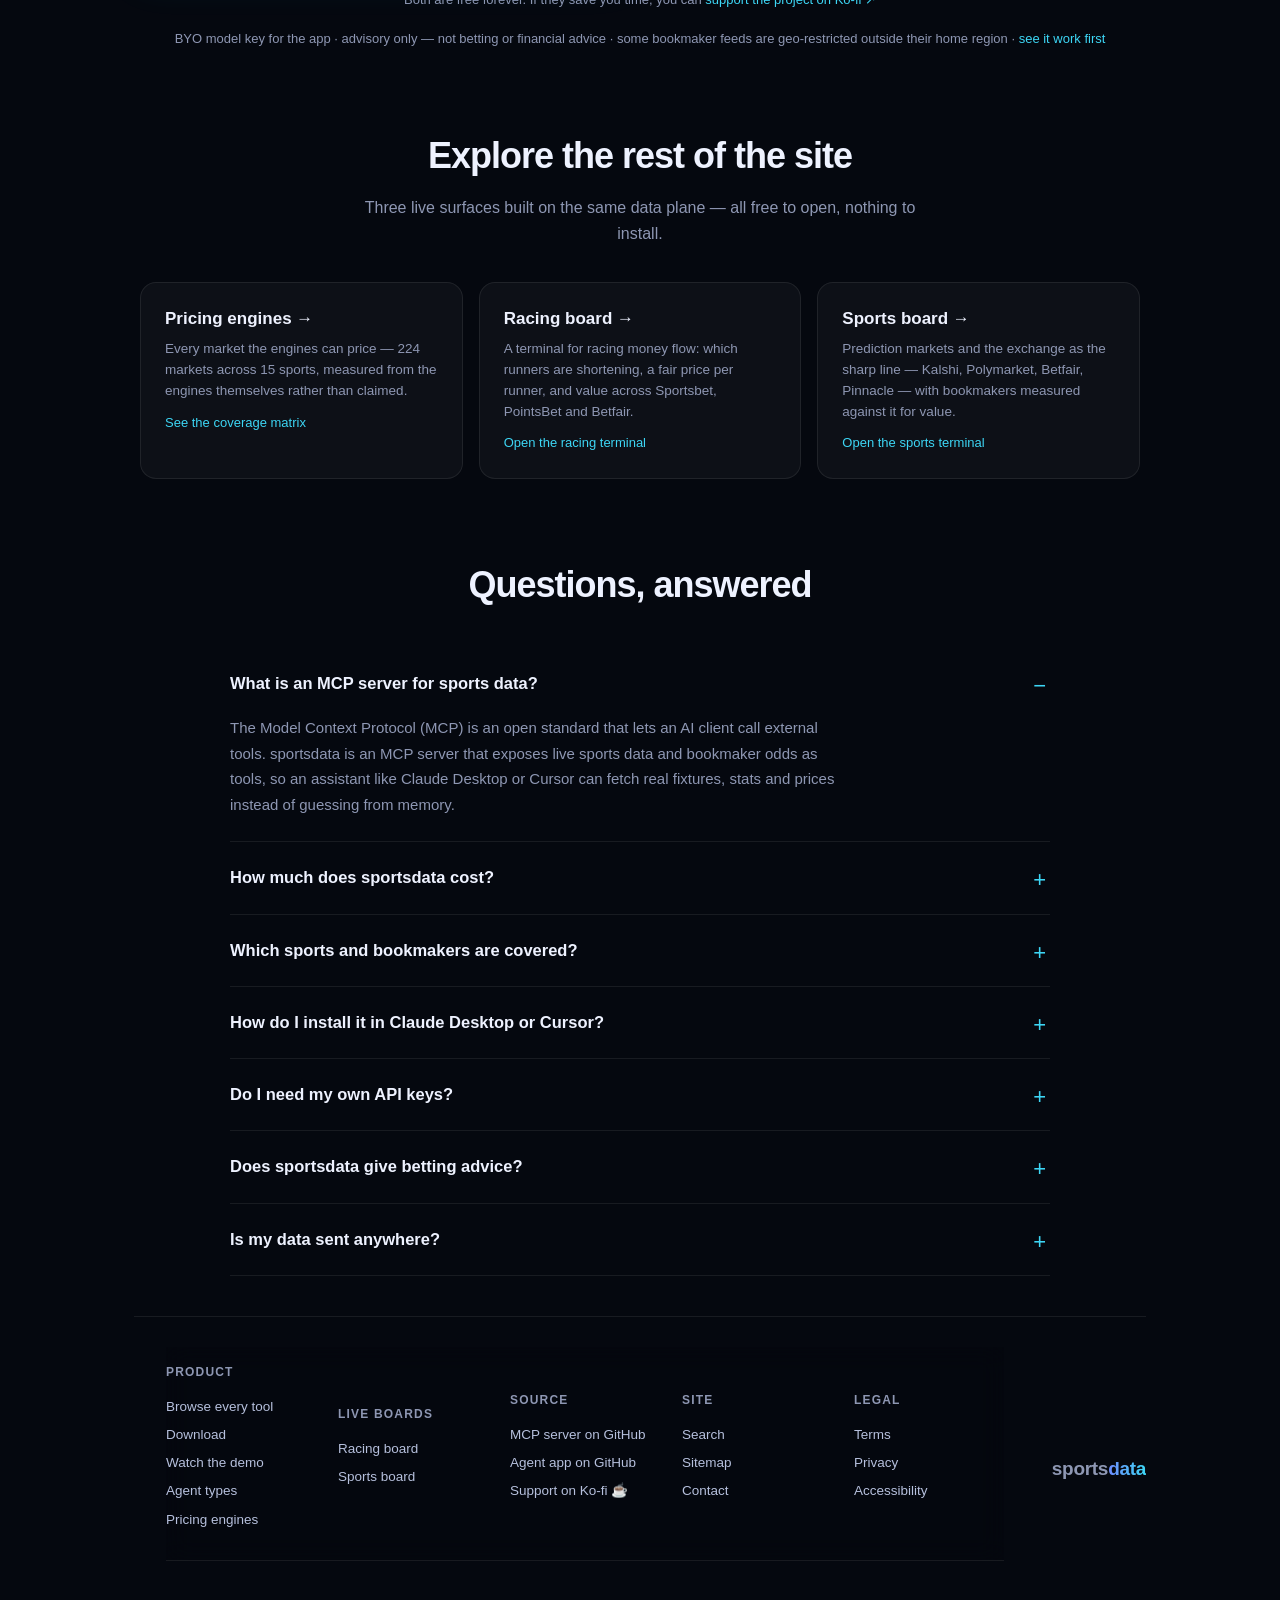
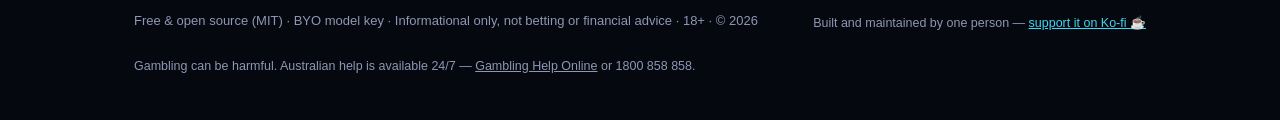
==== commit 1bcd53d0: "Merge origin/main: take the new catalogue, keep the current pages The upstream "publish site update"" ====
--- a/index.html
+++ b/index.html
@@ -199,11 +199,28 @@
   main { max-width: 1060px; margin: 0 auto; padding: 0 24px; }
 
   /* ── nav ── */
-  nav { display: flex; align-items: center; justify-content: space-between; gap: 16px; padding: 26px 0; }
-  .navlinks { display: flex; gap: 18px; flex-wrap: wrap; }
+  /* Pinned to the top of the viewport, like every other page's bar. Needs its own
+     background so the hero and the marquee do not show through underneath it. */
+  nav { display: flex; align-items: center; justify-content: space-between; gap: 12px 16px;
+    flex-wrap: wrap; padding: 16px 0; position: sticky; top: 0; z-index: 60;
+    background: rgba(5,8,15,.72); -webkit-backdrop-filter: blur(12px); backdrop-filter: blur(12px);
+    border-bottom: 1px solid rgba(255,255,255,.07); }
+  @supports not ((backdrop-filter: blur(1px)) or (-webkit-backdrop-filter: blur(1px))) {
+    nav { background: rgba(5,8,15,.94); }
+  }
+  .navlinks { display: flex; gap: 8px 18px; flex-wrap: wrap; }
   .navlinks a { color: var(--dim); text-decoration: none; font-size: 14px; transition: color .2s; }
   .navlinks a:hover, .navlinks a:focus-visible { color: var(--ink); }
-  @media (max-width: 900px) { .navlinks { display: none; } }
+  /* Pinned on a phone too, so it stays one row: the links scroll sideways instead of
+     wrapping onto three lines and swallowing a third of the screen. */
+  @media (max-width: 900px) {
+    nav { flex-wrap: nowrap; gap: 14px; padding: 11px 0; }
+    .navlinks { flex-wrap: nowrap; overflow-x: auto; min-width: 0; gap: 14px;
+      scrollbar-width: none; -ms-overflow-style: none; -webkit-overflow-scrolling: touch; }
+    .navlinks::-webkit-scrollbar { display: none; }
+    .navlinks a { font-size: 13px; white-space: nowrap; }
+    .chip { display: none; }
+  }
   .skiplink { position: absolute; left: -9999px; top: 0; background: var(--acc2); color: #06101f;
     padding: 10px 18px; border-radius: 0 0 10px 0; font-weight: 650; z-index: 100; }
   .skiplink:focus { left: 0; }
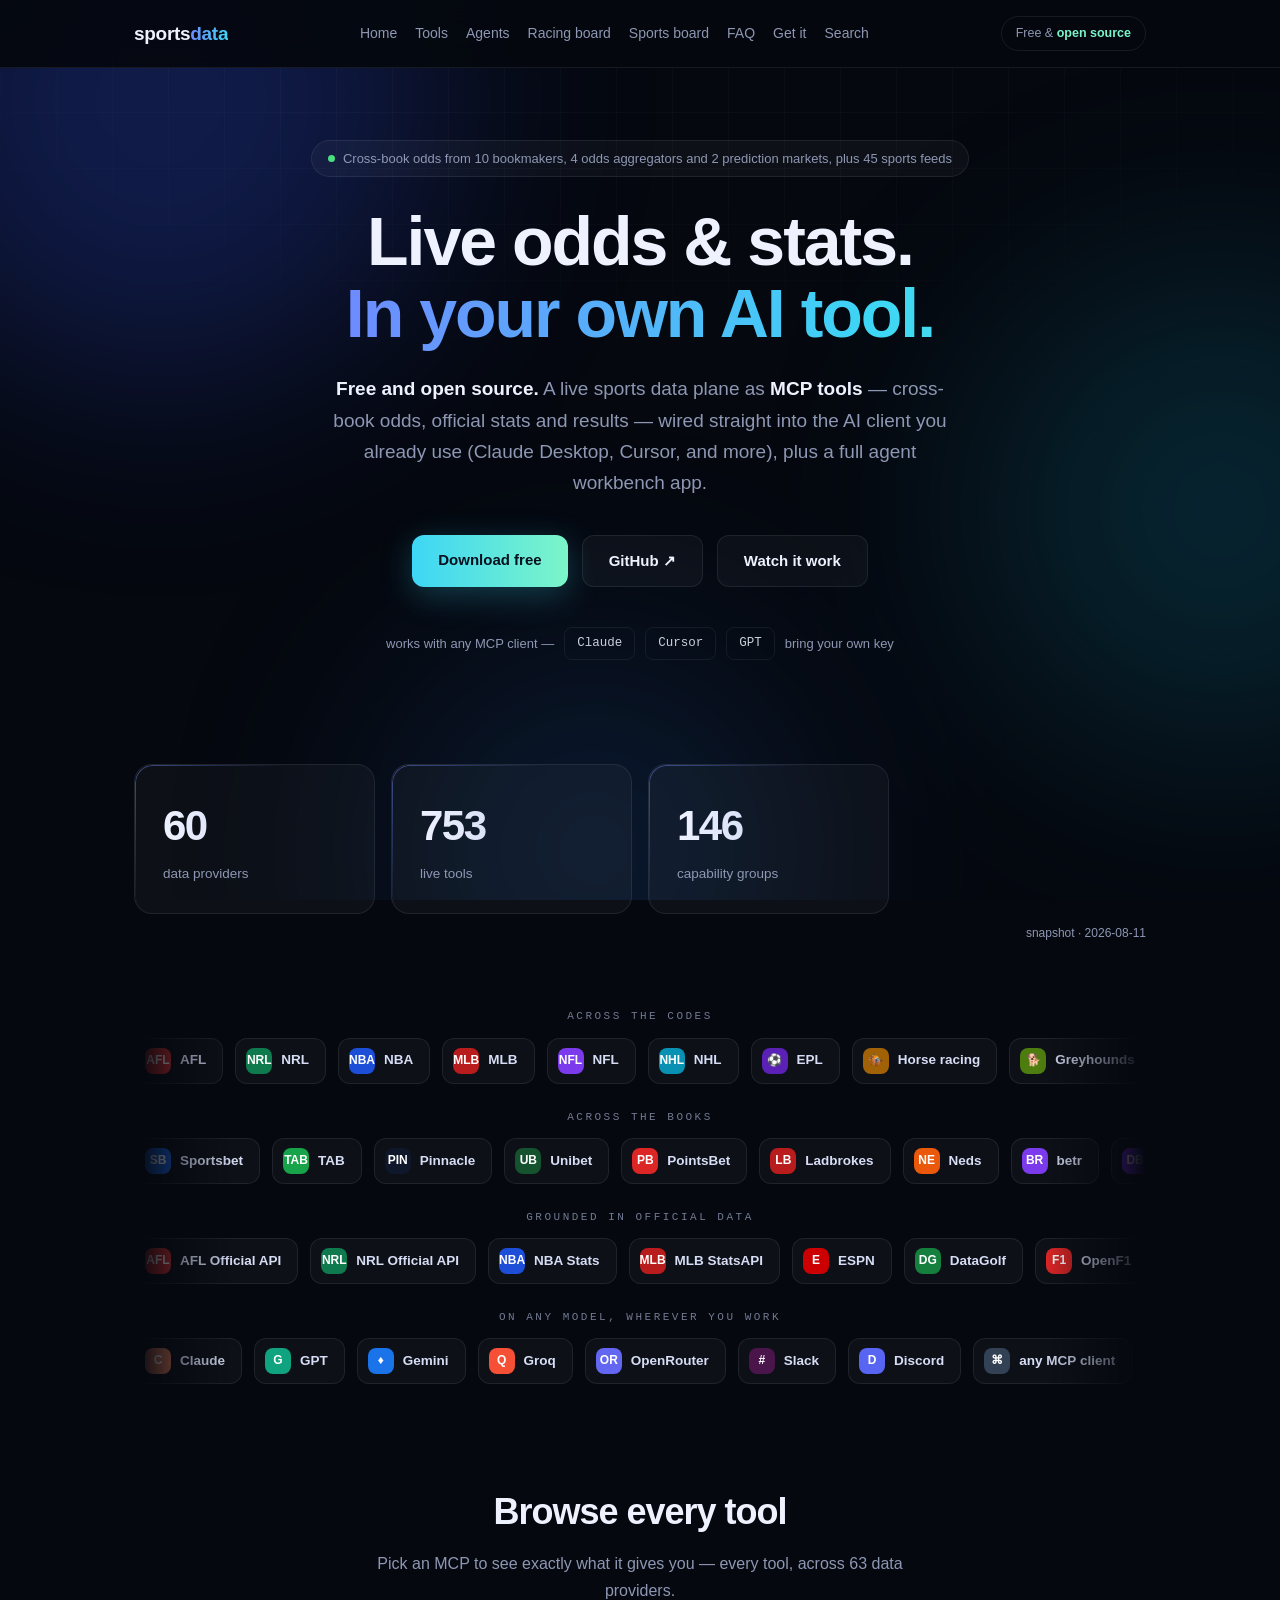
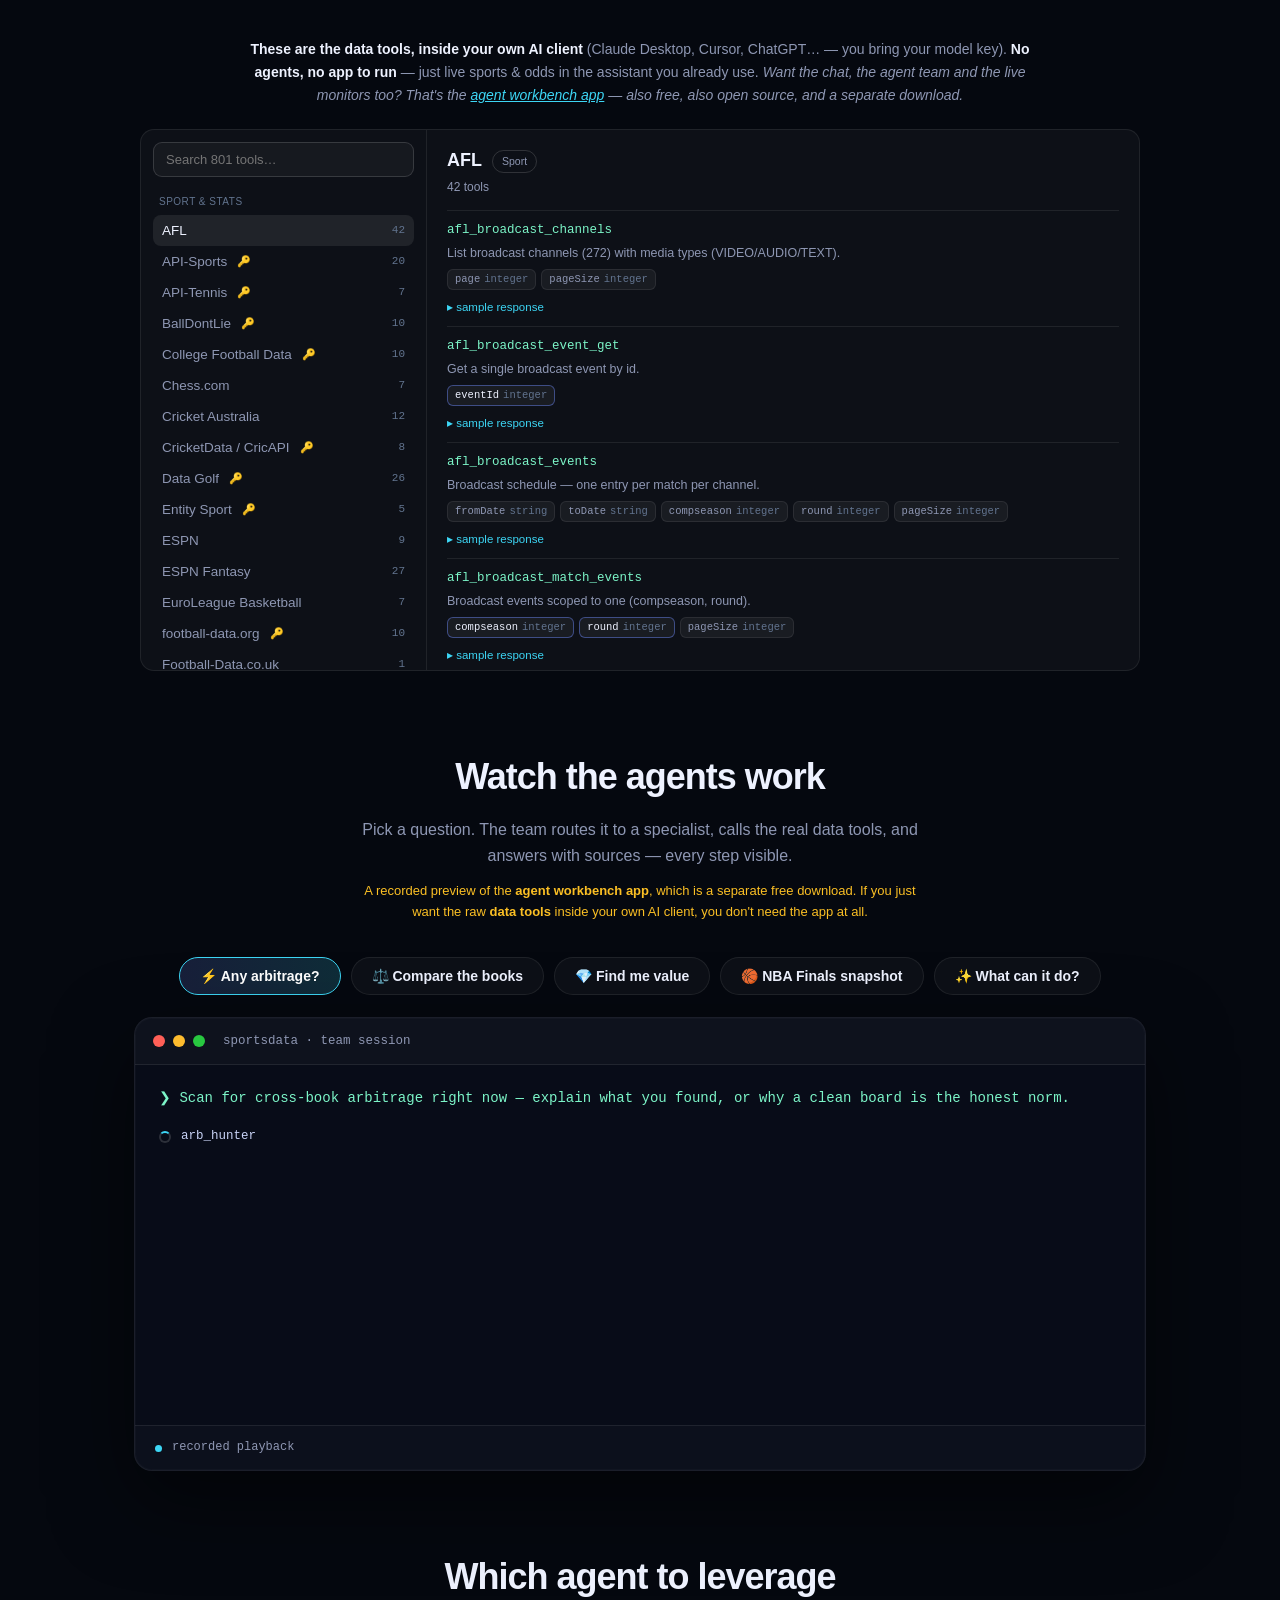
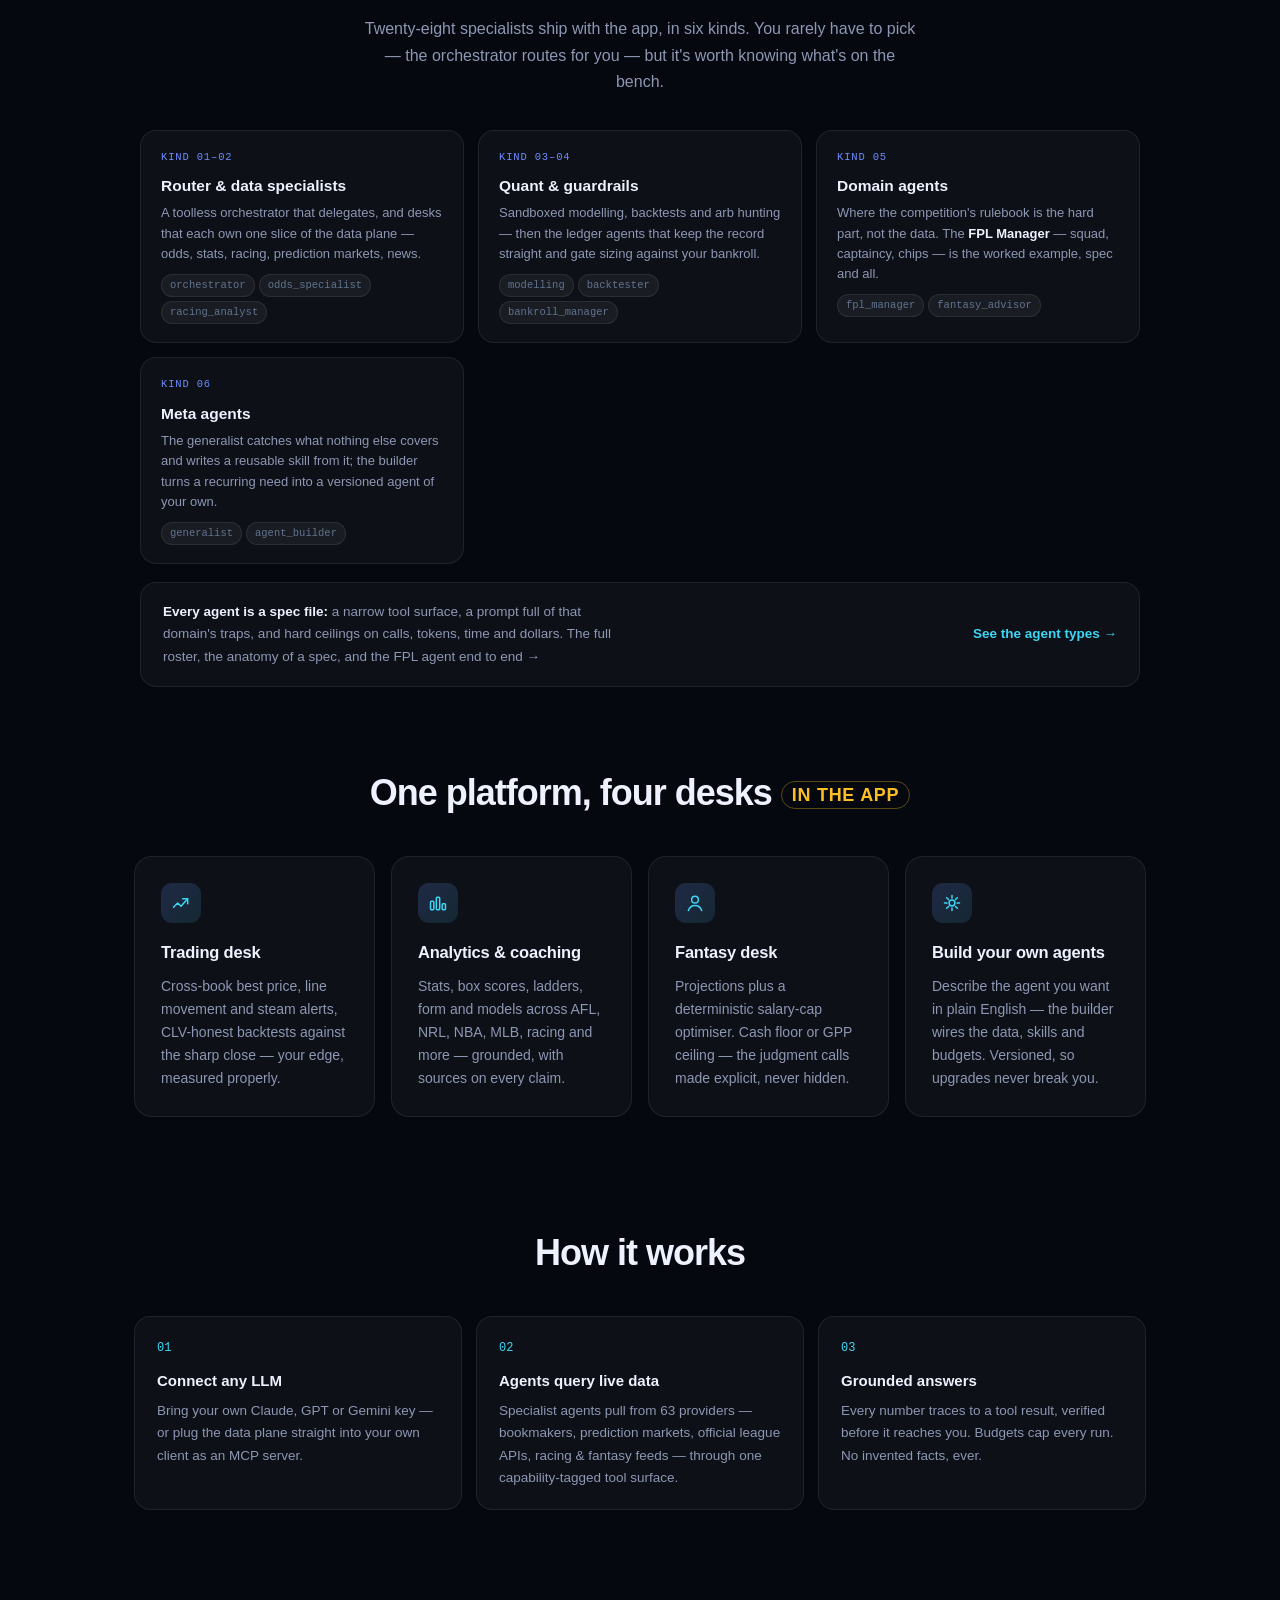
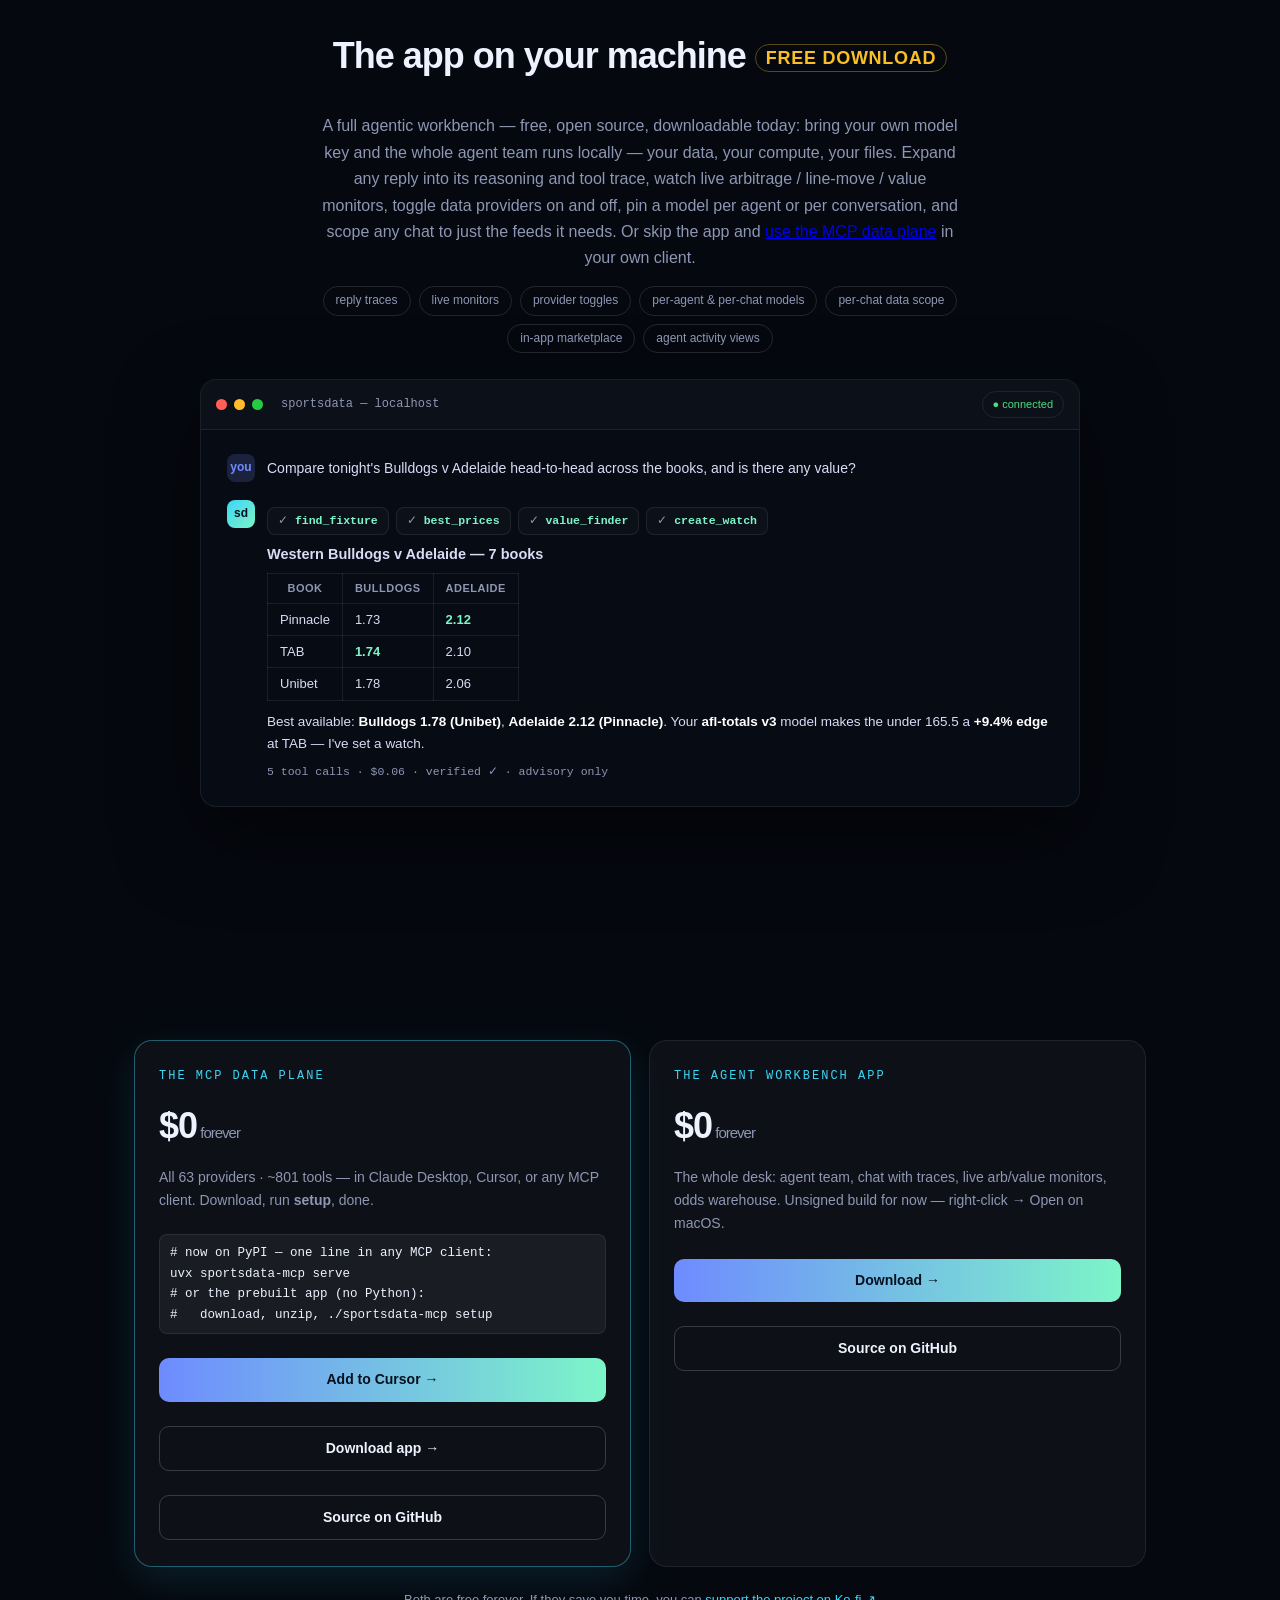
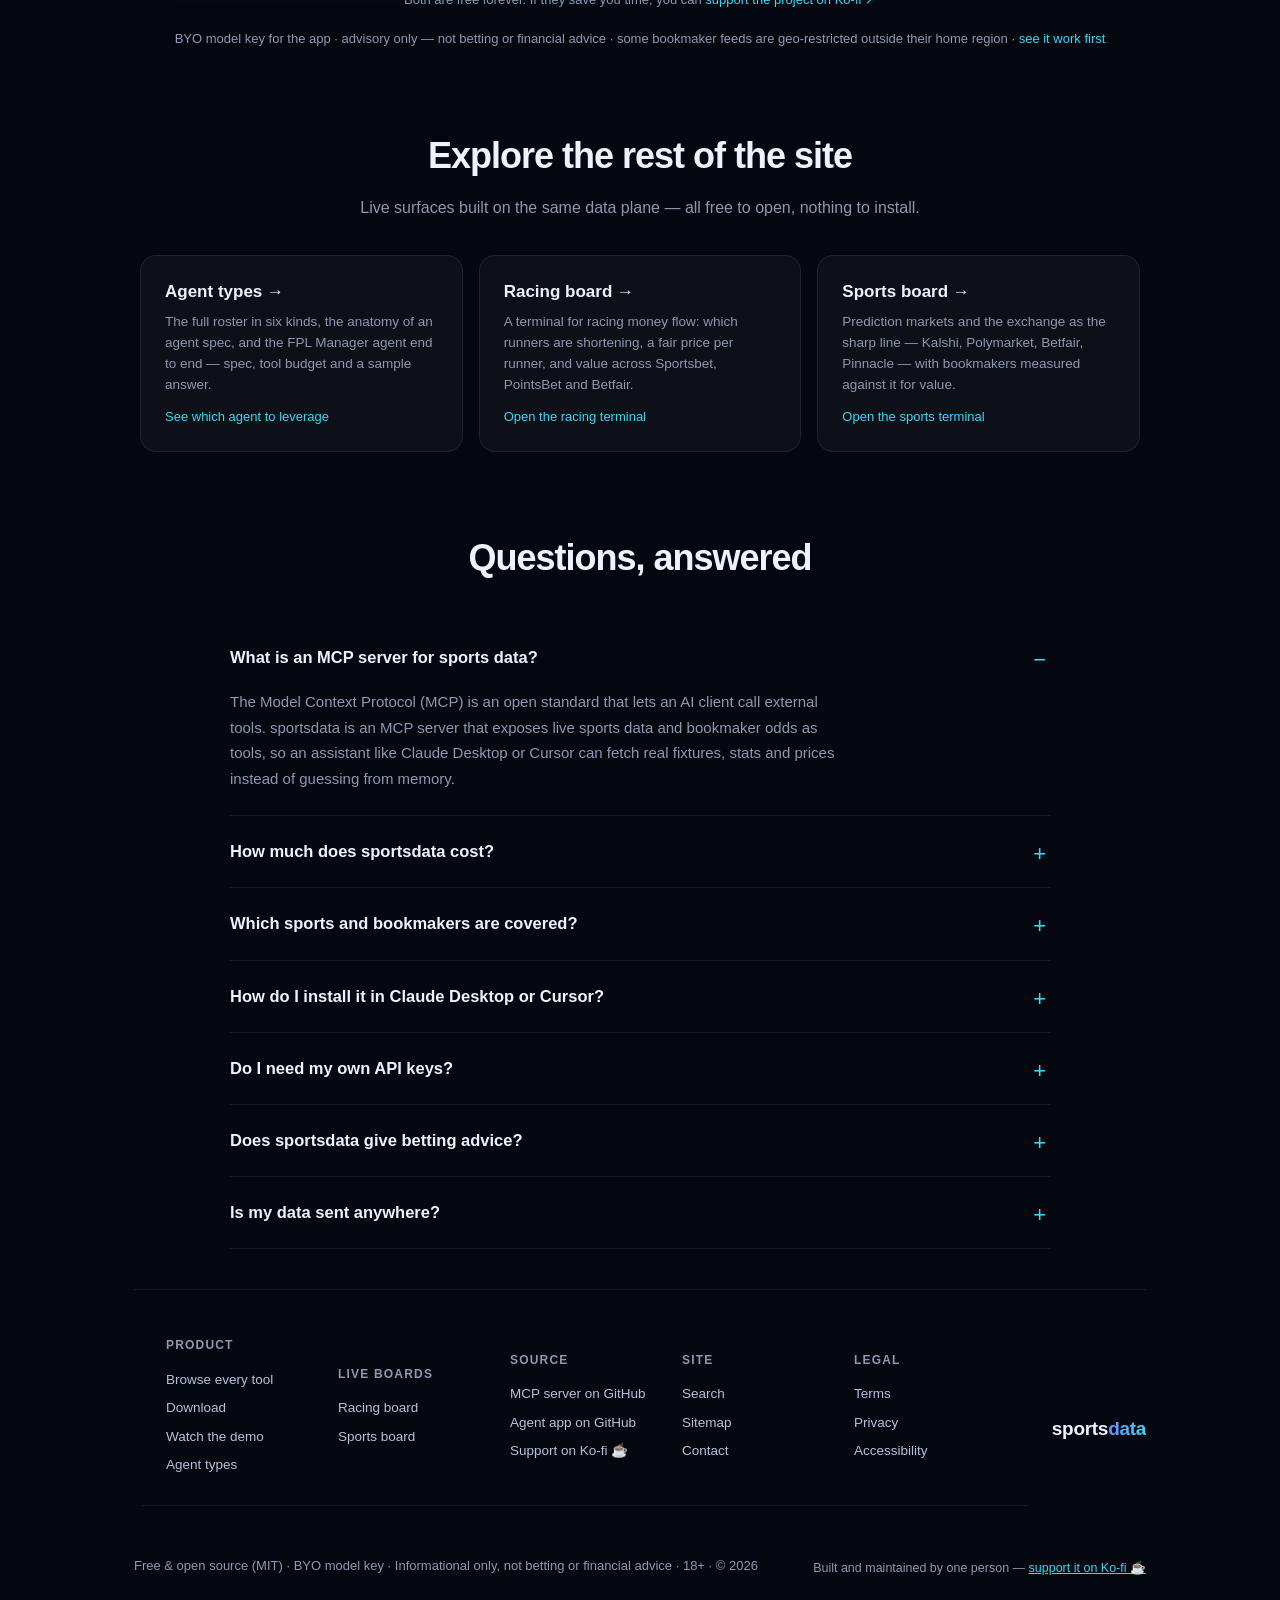
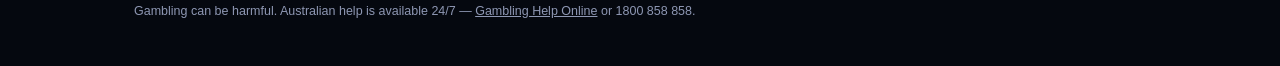
==== commit e74317bd: "Nav: full-bleed bar, a Home link, real board navigation; hide engines Four fixes.  The homepage bar " ====
--- a/index.html
+++ b/index.html
@@ -199,22 +199,21 @@
   main { max-width: 1060px; margin: 0 auto; padding: 0 24px; }
 
   /* ── nav ── */
-  /* Pinned to the top of the viewport, like every other page's bar. Needs its own
-     background so the hero and the marquee do not show through underneath it. */
+  /* Pinned to the top of the viewport, like every other page's bar. The background lives
+     on the full-width wrapper; the nav itself is just the centred column inside it. */
+  .navbar { position: sticky; top: 0; z-index: 60;
+    background: rgba(5,8,15,.93); -webkit-backdrop-filter: blur(14px); backdrop-filter: blur(14px);
+    border-bottom: 1px solid rgba(255,255,255,.07); }
   nav { display: flex; align-items: center; justify-content: space-between; gap: 12px 16px;
-    flex-wrap: wrap; padding: 16px 0; position: sticky; top: 0; z-index: 60;
-    background: rgba(5,8,15,.72); -webkit-backdrop-filter: blur(12px); backdrop-filter: blur(12px);
-    border-bottom: 1px solid rgba(255,255,255,.07); }
-  @supports not ((backdrop-filter: blur(1px)) or (-webkit-backdrop-filter: blur(1px))) {
-    nav { background: rgba(5,8,15,.94); }
-  }
+    flex-wrap: wrap; max-width: 1060px; margin: 0 auto; padding: 16px 24px; }
+  .wordmark { text-decoration: none; color: var(--ink); }
   .navlinks { display: flex; gap: 8px 18px; flex-wrap: wrap; }
   .navlinks a { color: var(--dim); text-decoration: none; font-size: 14px; transition: color .2s; }
   .navlinks a:hover, .navlinks a:focus-visible { color: var(--ink); }
   /* Pinned on a phone too, so it stays one row: the links scroll sideways instead of
      wrapping onto three lines and swallowing a third of the screen. */
   @media (max-width: 900px) {
-    nav { flex-wrap: nowrap; gap: 14px; padding: 11px 0; }
+    nav { flex-wrap: nowrap; gap: 14px; padding: 11px 20px; }
     .navlinks { flex-wrap: nowrap; overflow-x: auto; min-width: 0; gap: 14px;
       scrollbar-width: none; -ms-overflow-style: none; -webkit-overflow-scrolling: touch; }
     .navlinks::-webkit-scrollbar { display: none; }
@@ -469,14 +468,17 @@
 <body>
 <div class="orbs"><div class="orb a"></div><div class="orb b"></div><div class="orb c"></div></div>
 <div class="grid-bg"></div>
-<main>
-  <a class="skiplink" href="#main-content">Skip to content</a>
+<a class="skiplink" href="#main-content">Skip to content</a>
+<!-- The bar sits OUTSIDE main so its background runs edge to edge. Inside main it was
+     clipped to the 1060px column, and the hero orbs showed past its ends — which is why
+     it read as a different colour from the bar on every other page. -->
+<div class="navbar">
   <nav aria-label="Primary">
-    <div class="wordmark">sports<span>data</span></div>
+    <a class="wordmark" href="/">sports<span>data</span></a>
     <div class="navlinks">
+      <a href="/">Home</a>
       <a href="#feeds">Tools</a>
       <a href="agents.html">Agents</a>
-      <a href="engines.html">Pricing engines</a>
       <a href="board/">Racing board</a>
       <a href="sports/">Sports board</a>
       <a href="#faq">FAQ</a>
@@ -485,6 +487,8 @@
     </div>
     <div class="chip">Free &amp; <b>open source</b></div>
   </nav>
+</div>
+<main>
   <div id="main-content"></div>
 
   <div class="hero">
@@ -862,12 +866,12 @@
       .xcard .go{display:inline-block;margin-top:10px;font-size:13px;color:var(--acc2)}
     </style>
     <div class="sec-head"><h2>Explore the rest of the site</h2>
-      <p>Three live surfaces built on the same data plane — all free to open, nothing to install.</p></div>
+      <p>Live surfaces built on the same data plane — all free to open, nothing to install.</p></div>
     <div class="xgrid">
-      <a class="xcard" href="engines.html">
-        <h3>Pricing engines →</h3>
-        <p>Every market the engines can price — 224 markets across 15 sports, measured from the engines themselves rather than claimed.</p>
-        <span class="go">See the coverage matrix</span>
+      <a class="xcard" href="agents.html">
+        <h3>Agent types →</h3>
+        <p>The full roster in six kinds, the anatomy of an agent spec, and the FPL Manager agent end to end — spec, tool budget and a sample answer.</p>
+        <span class="go">See which agent to leverage</span>
       </a>
       <a class="xcard" href="board/">
         <h3>Racing board →</h3>
@@ -967,7 +971,6 @@
         <a href="#get">Download</a>
         <a href="#demo">Watch the demo</a>
         <a href="agents.html">Agent types</a>
-        <a href="engines.html">Pricing engines</a>
       </div>
       <div>
         <h4>Live boards</h4>
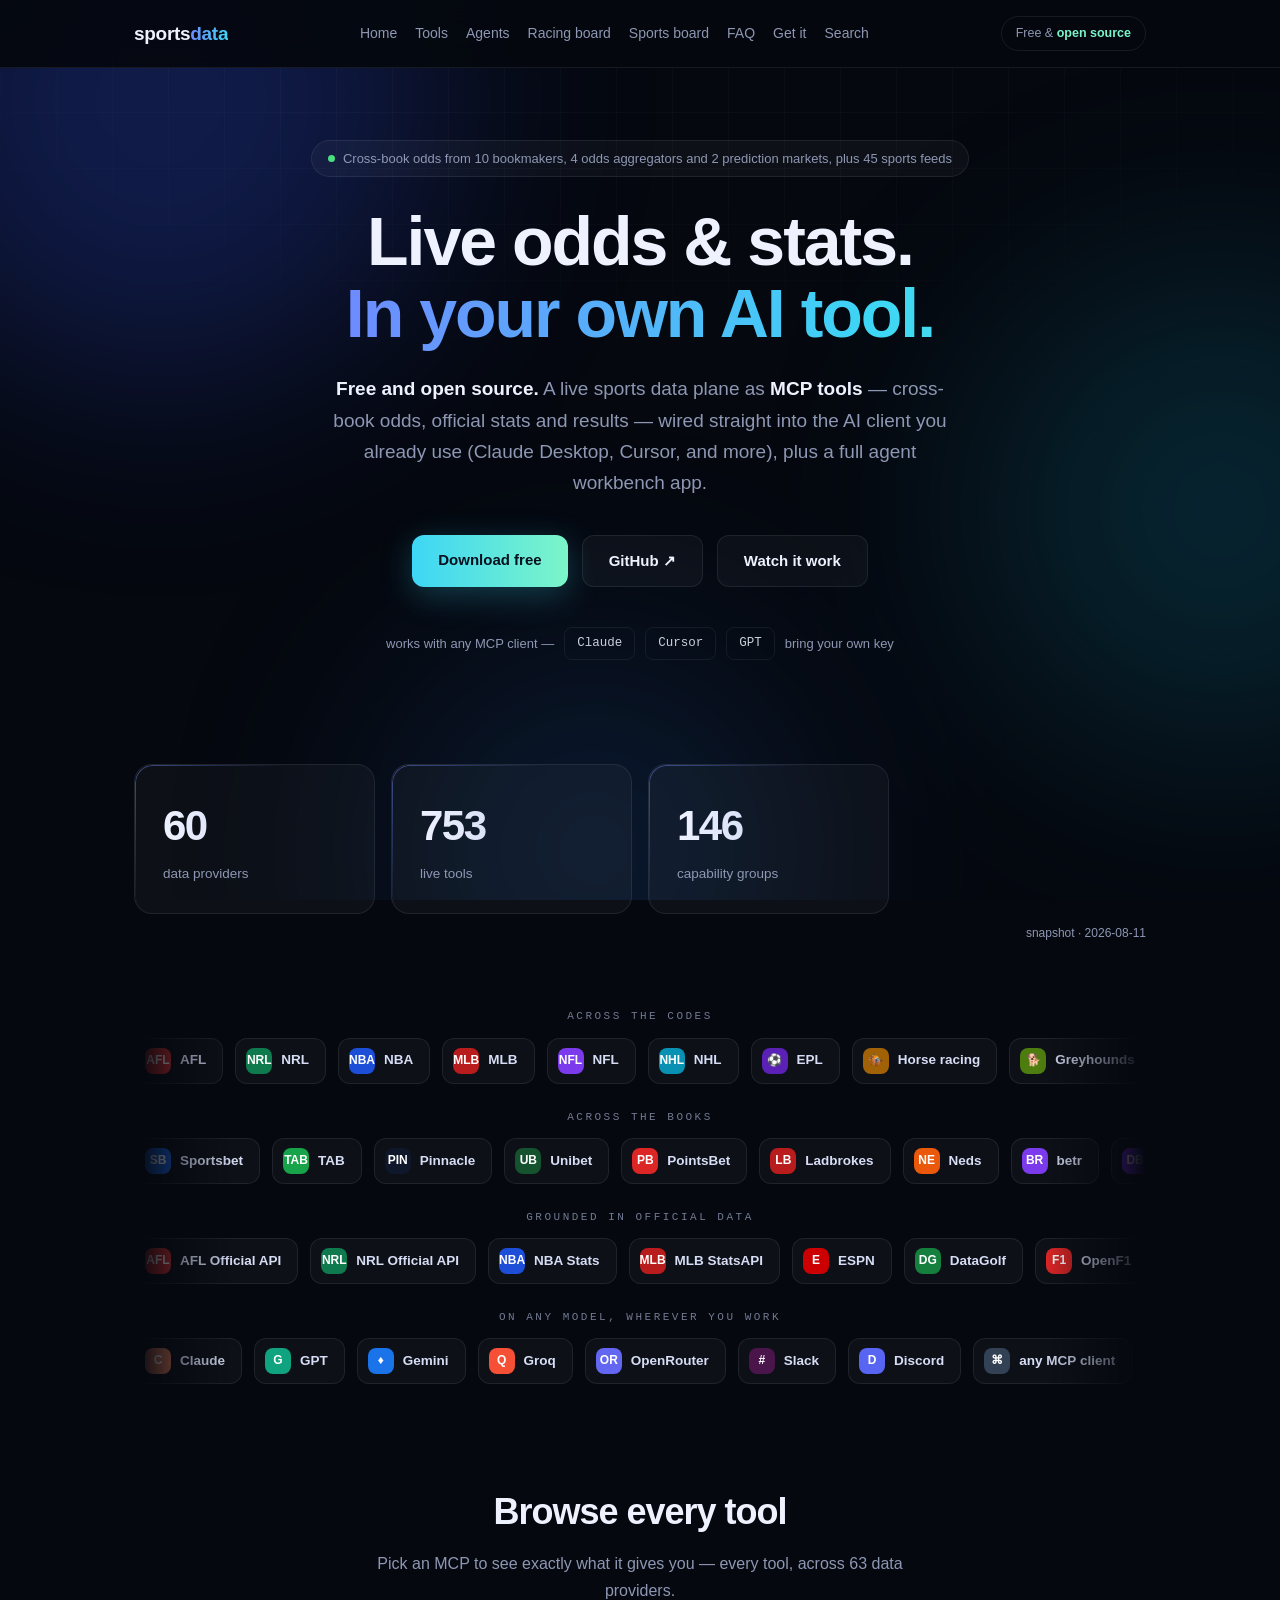
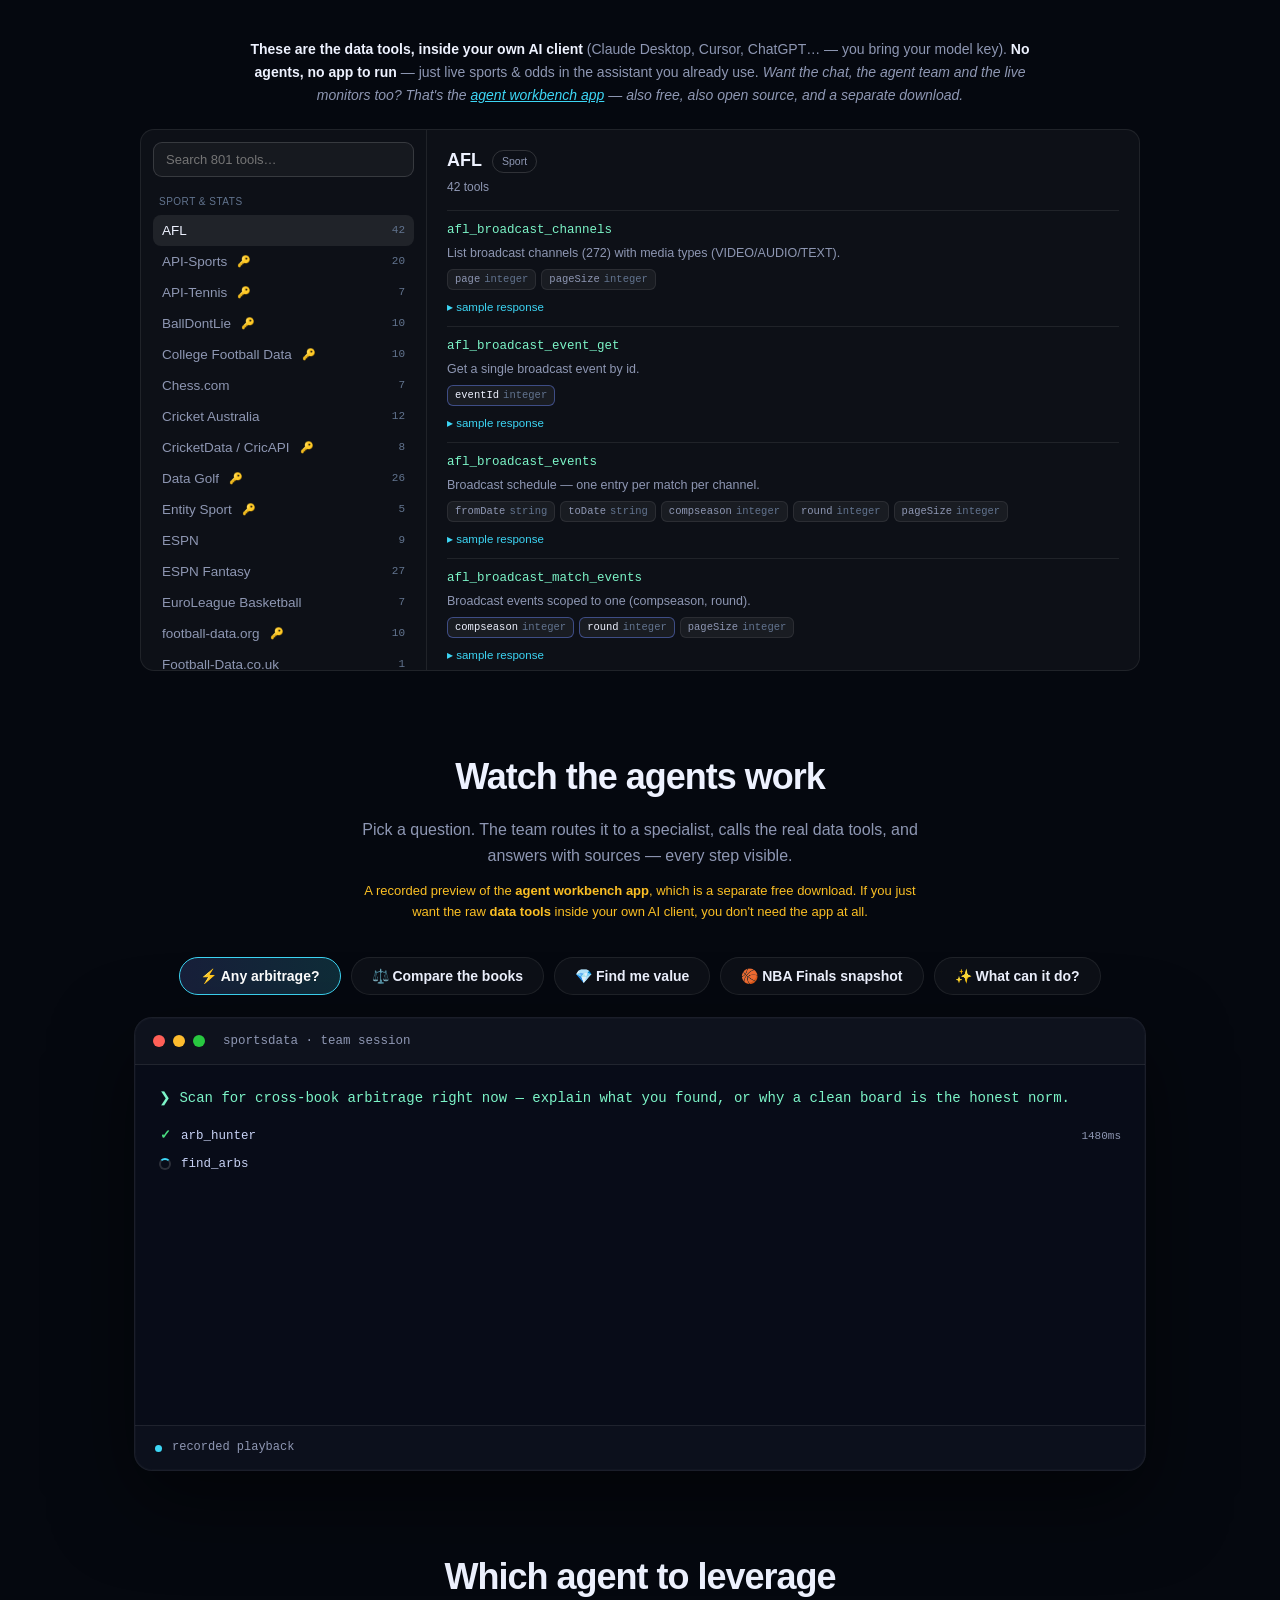
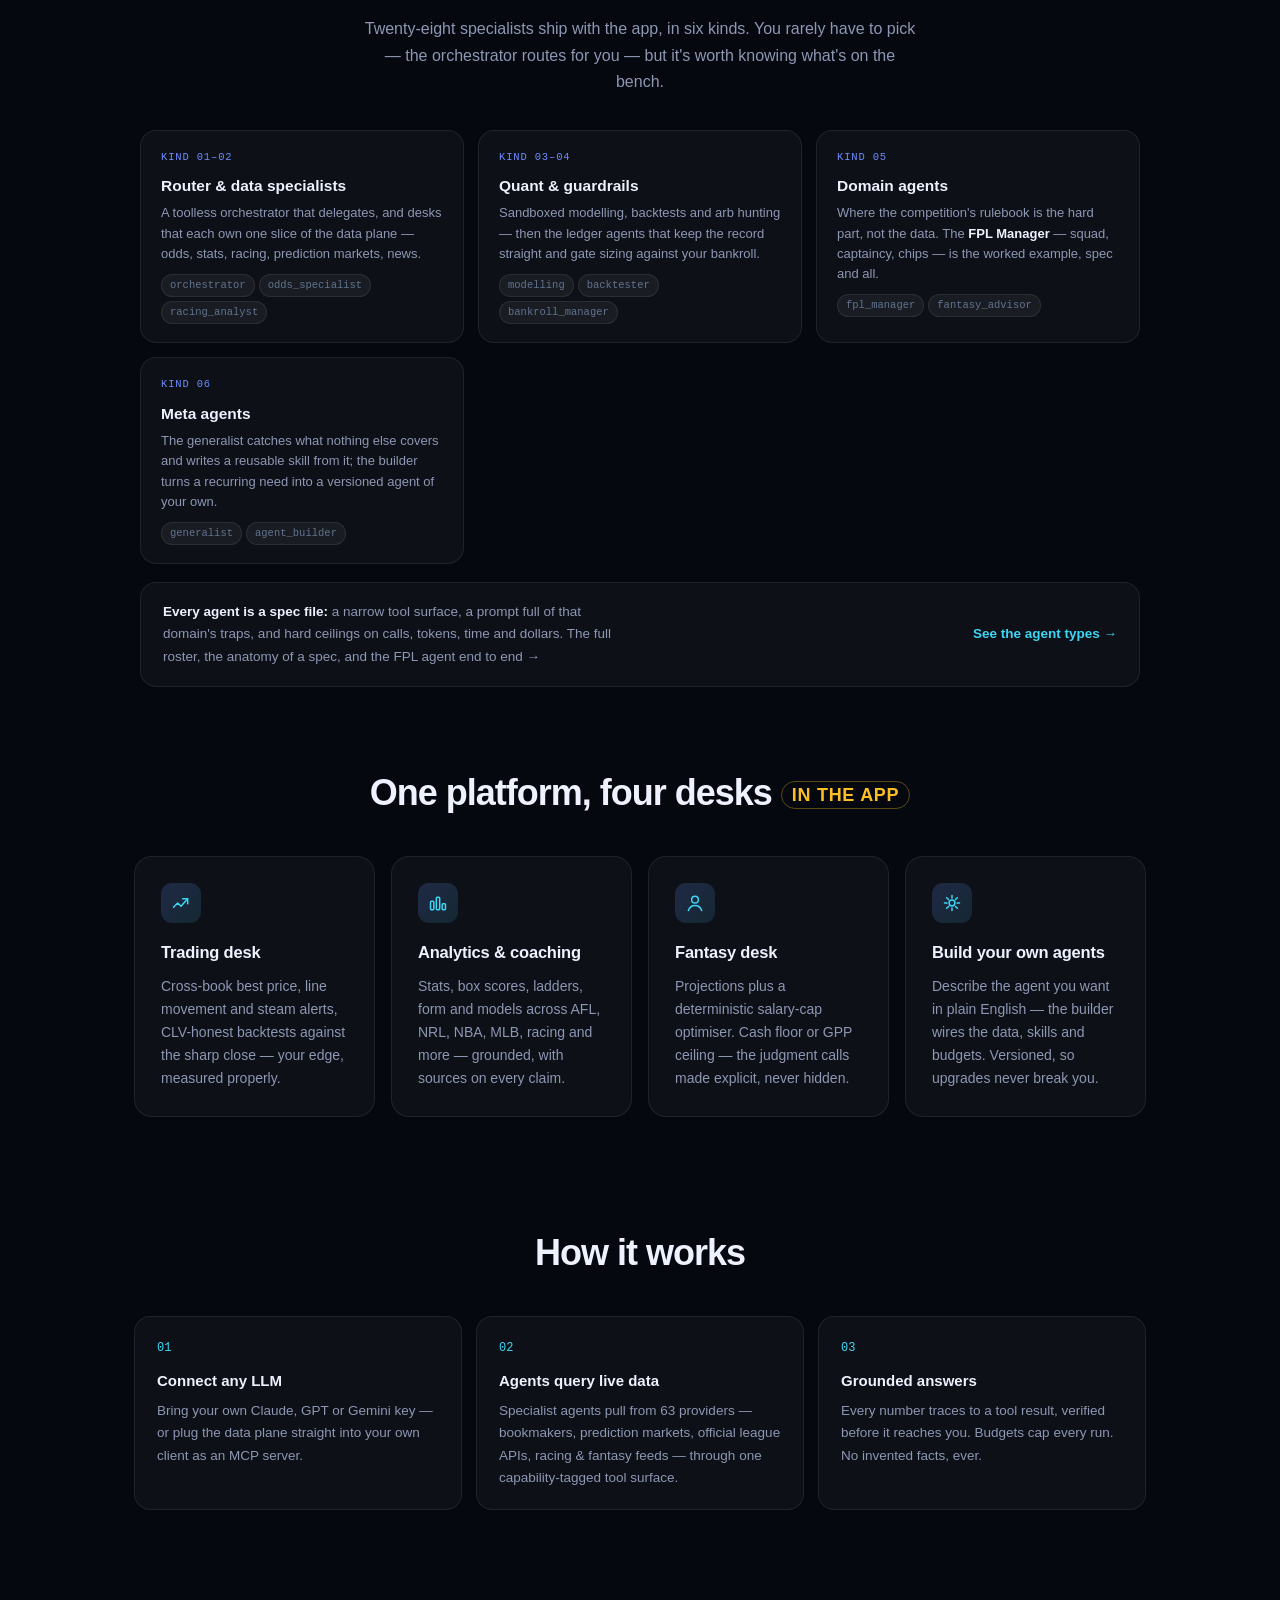
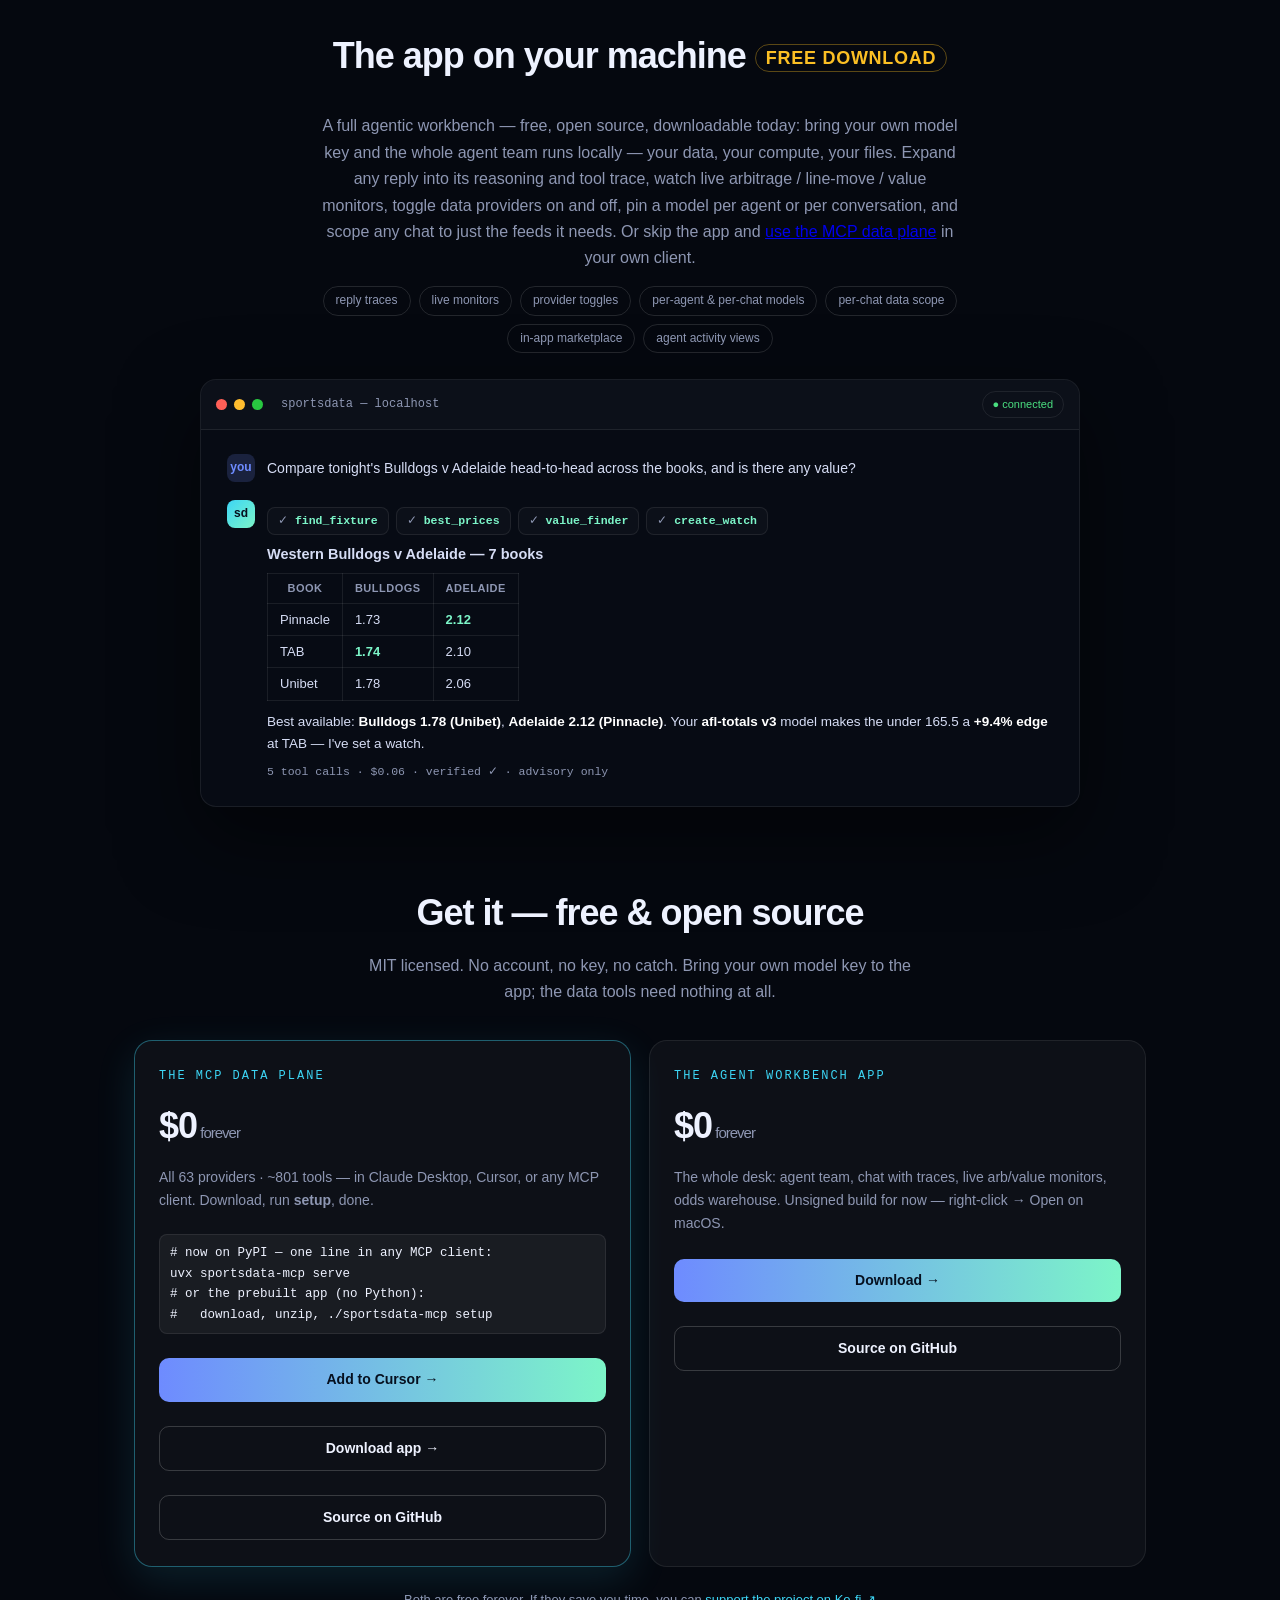
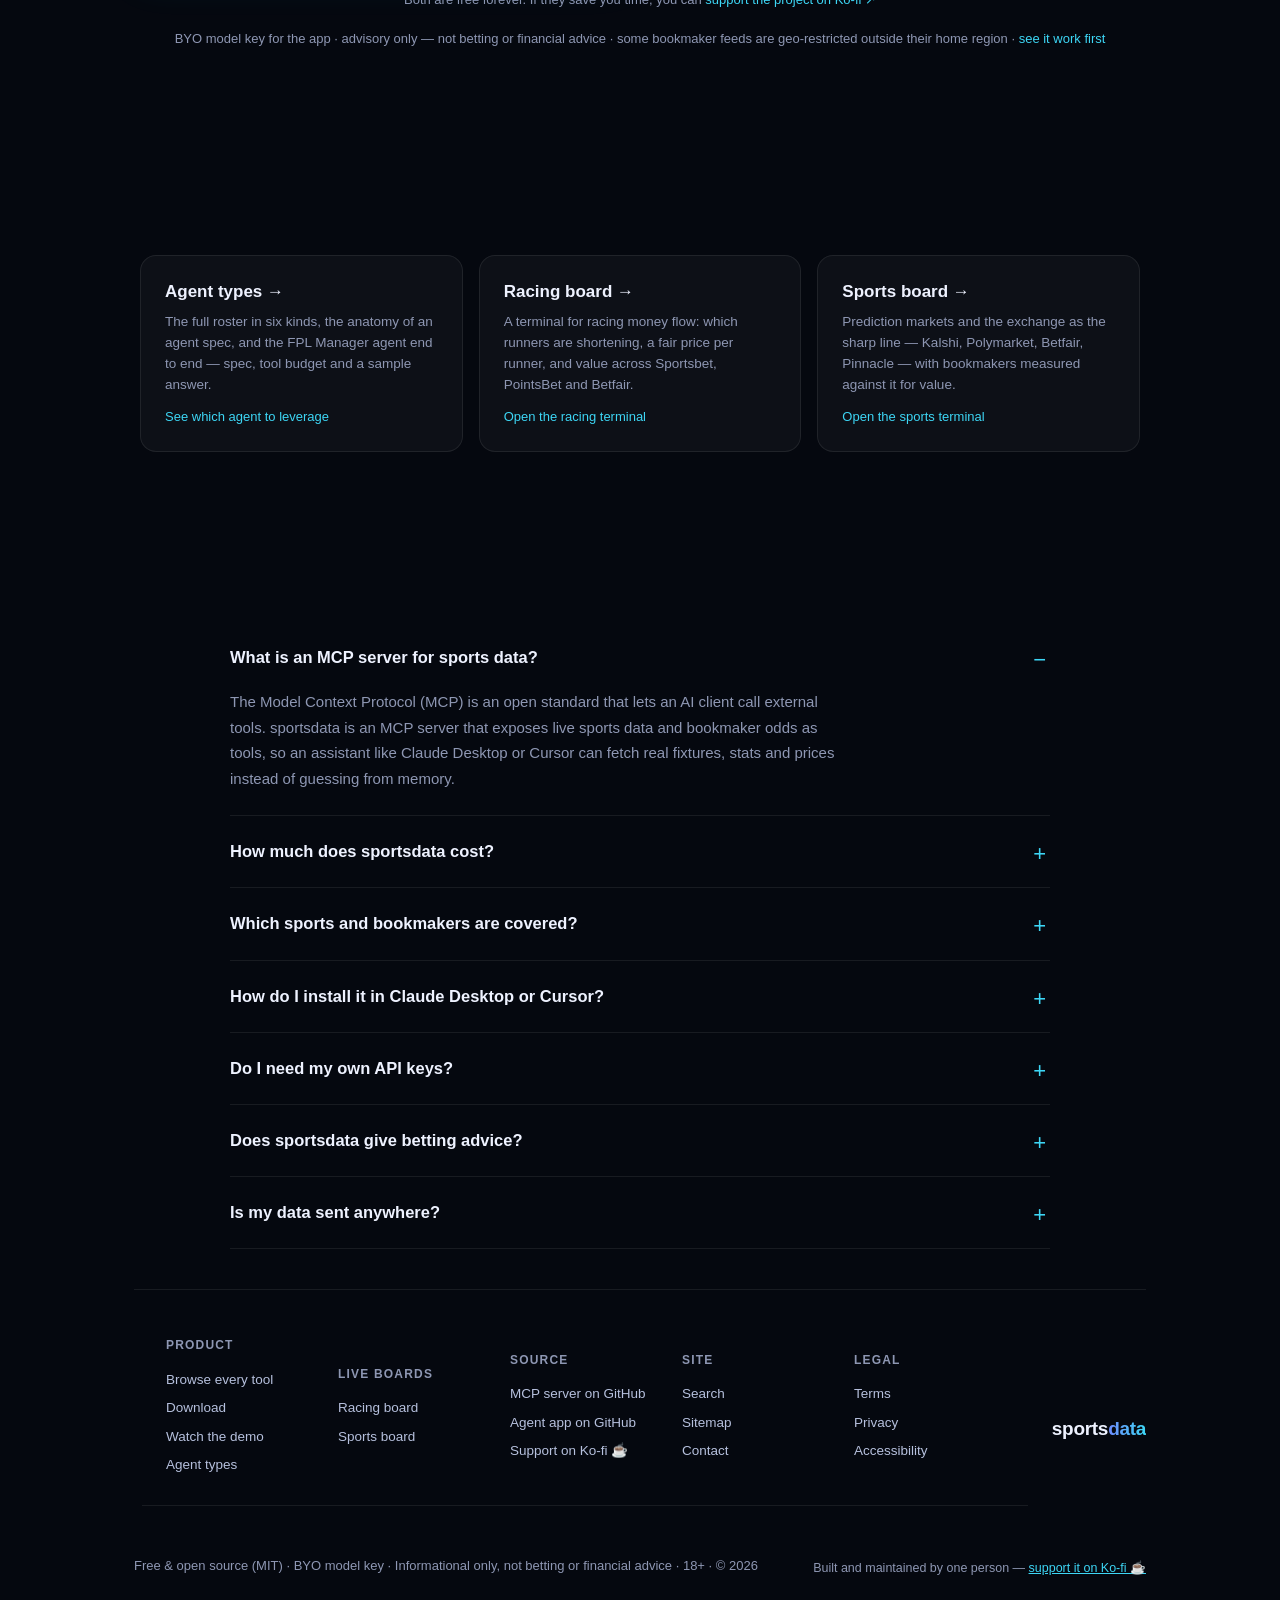
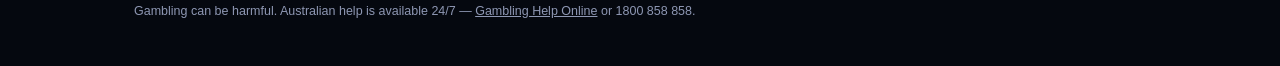
==== commit e06ffd3f: "SEO: give the boards real content, and stop the sitemap lying The two board terminals were the only " ====
--- a/index.html
+++ b/index.html
@@ -4,7 +4,7 @@
 <meta charset="utf-8">
 <meta name="viewport" content="width=device-width, initial-scale=1">
 <title>Sports Data MCP Server — Live Odds &amp; Stats | sportsdata</title>
-<meta name="description" content="Free, open-source MCP server giving Claude, Cursor or any AI client live sports data and cross-book odds — 60+ providers, 750+ tools. No account, no key, no catch.">
+<meta name="description" content="Free, open-source MCP server giving Claude, Cursor or any AI client live sports data and cross-book odds from 60+ providers. No account, no API key.">
 <link rel="canonical" href="https://sportsdata-ai.com/">
 <meta name="robots" content="index, follow, max-image-preview:large, max-snippet:-1, max-video-preview:-1">
 <meta name="theme-color" content="#05080f">
